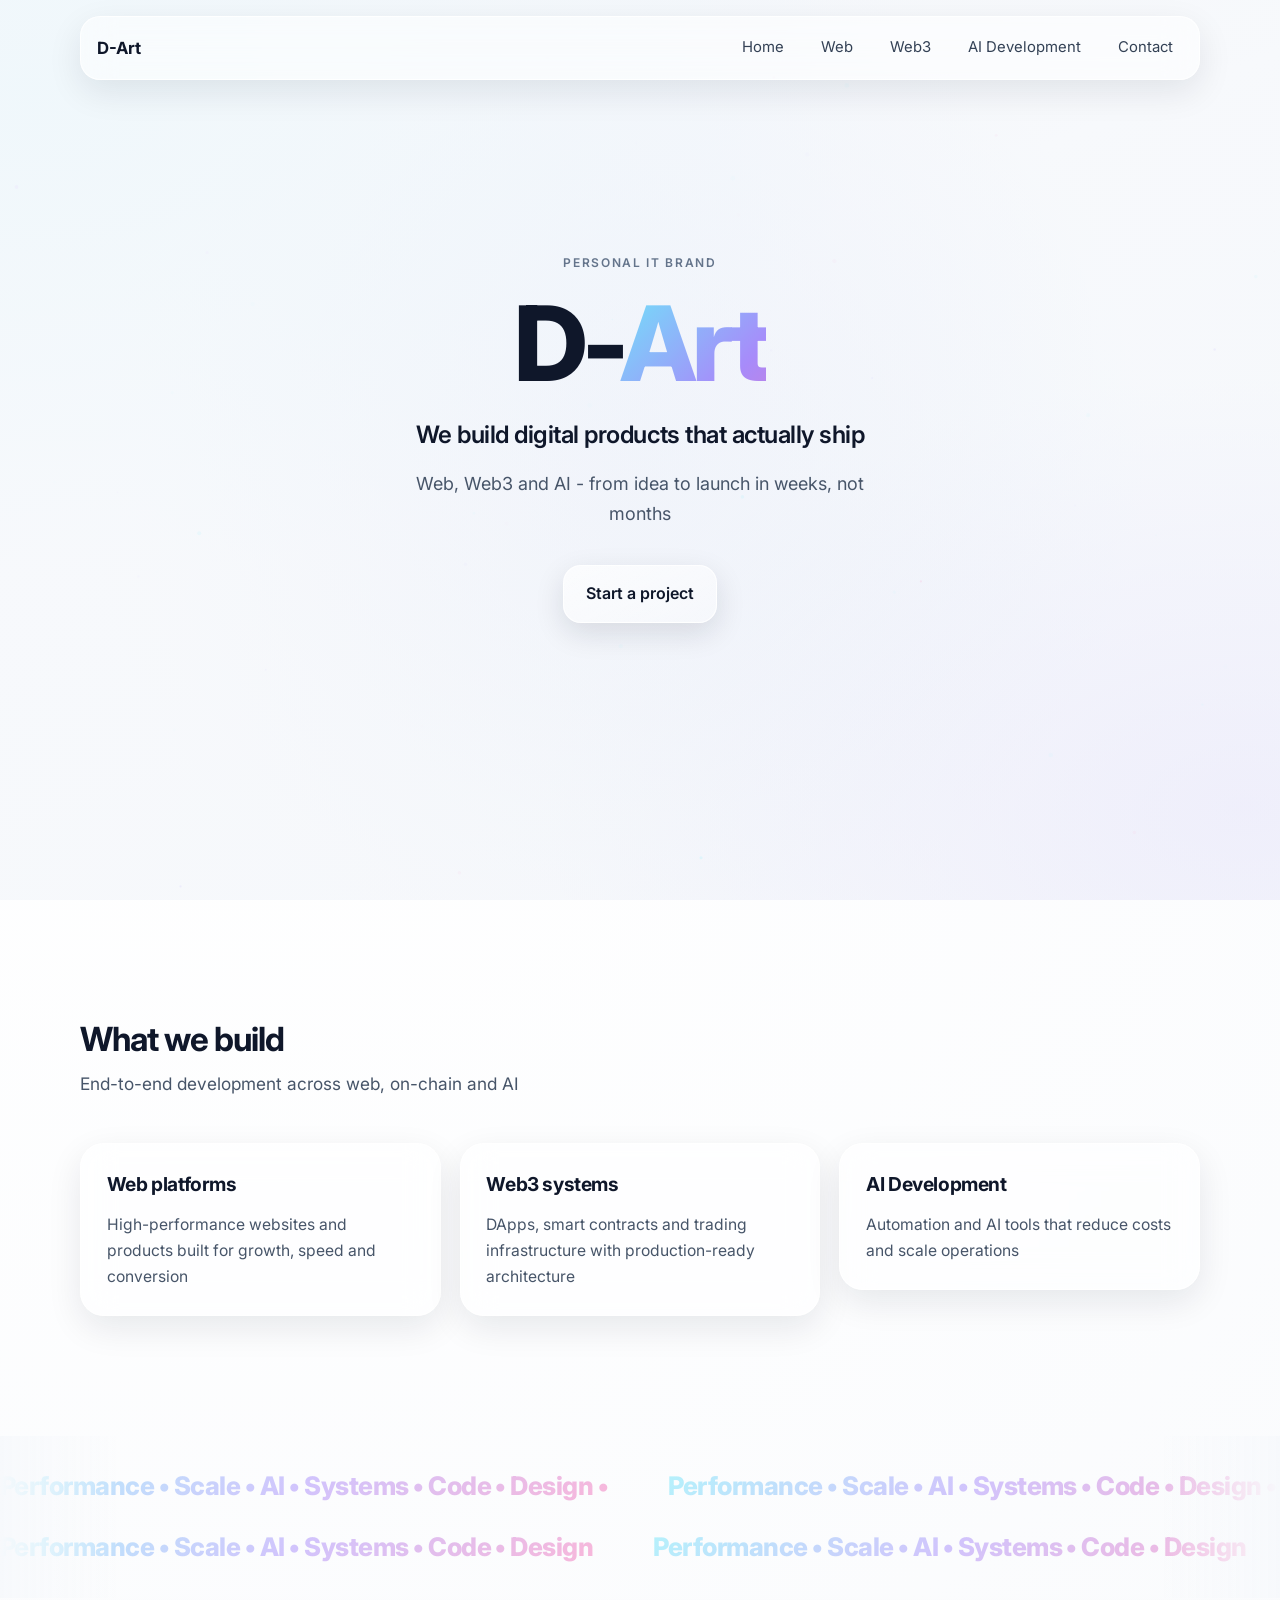
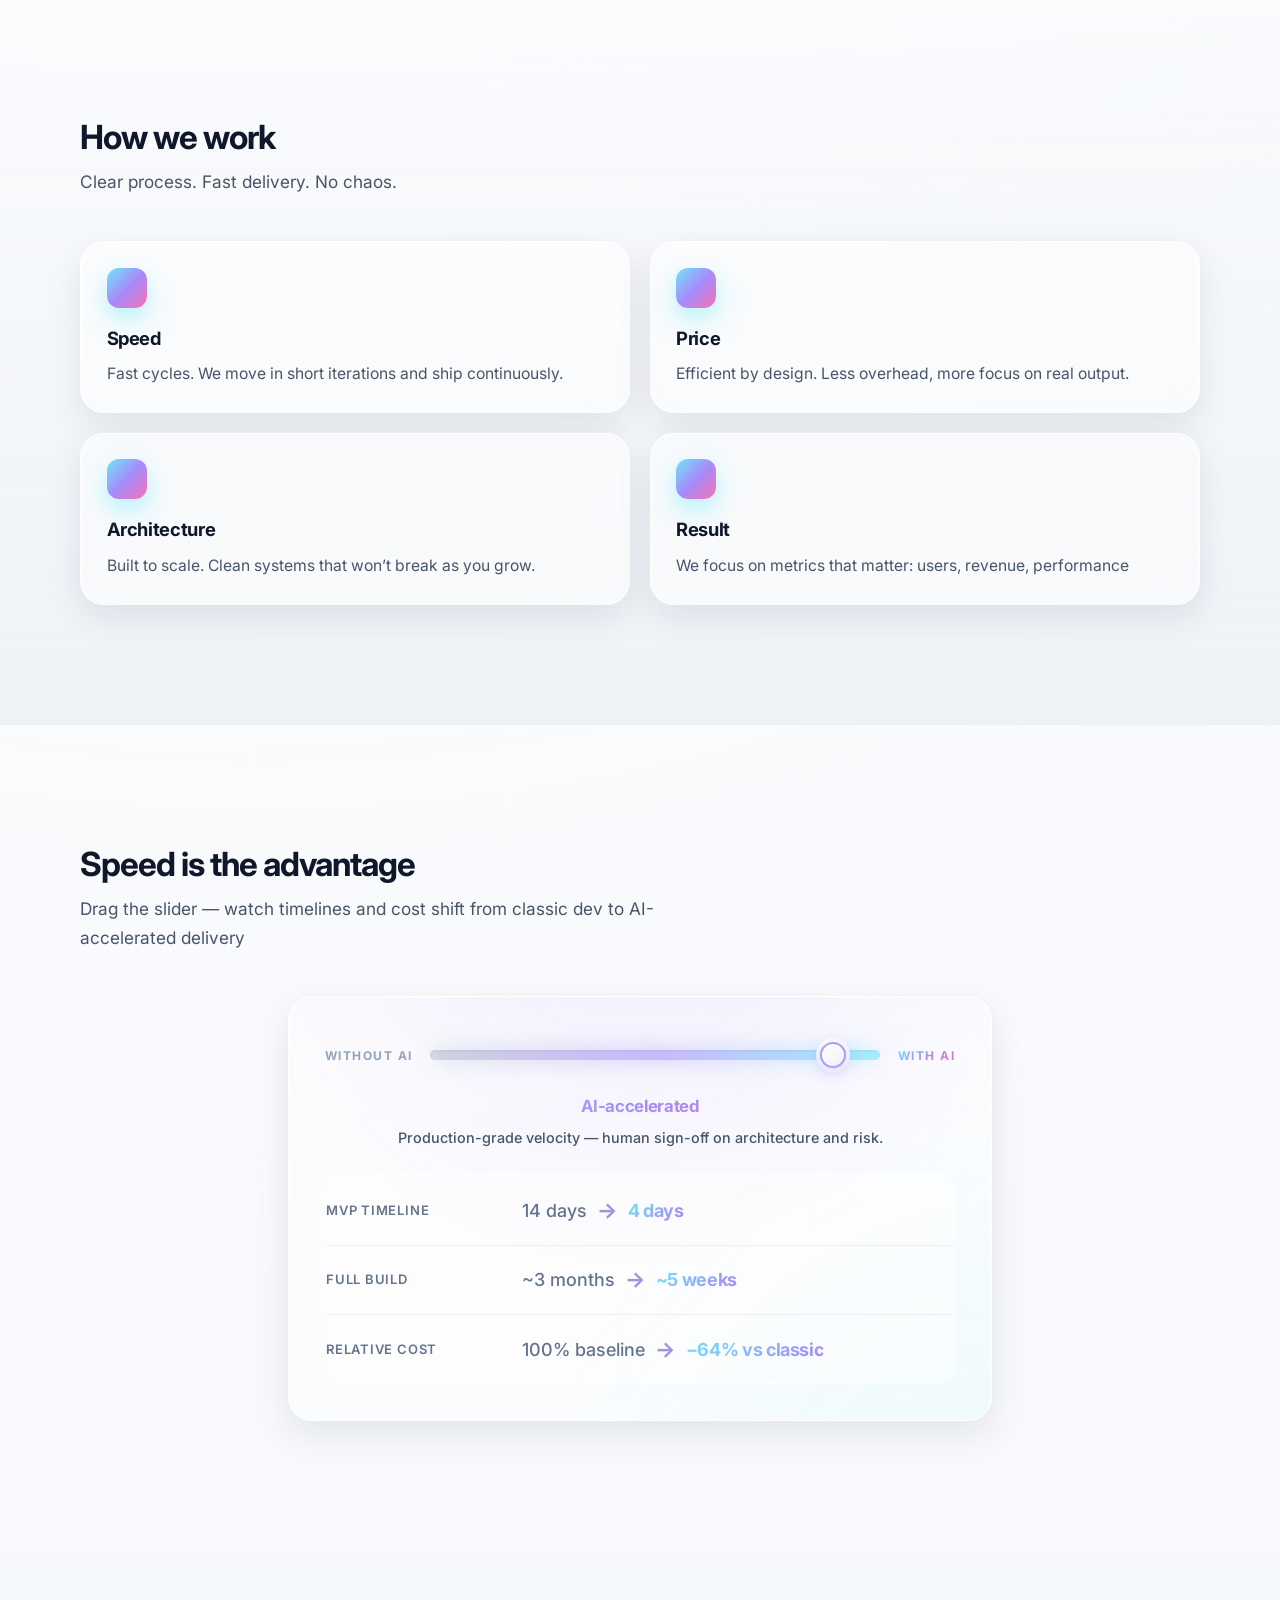
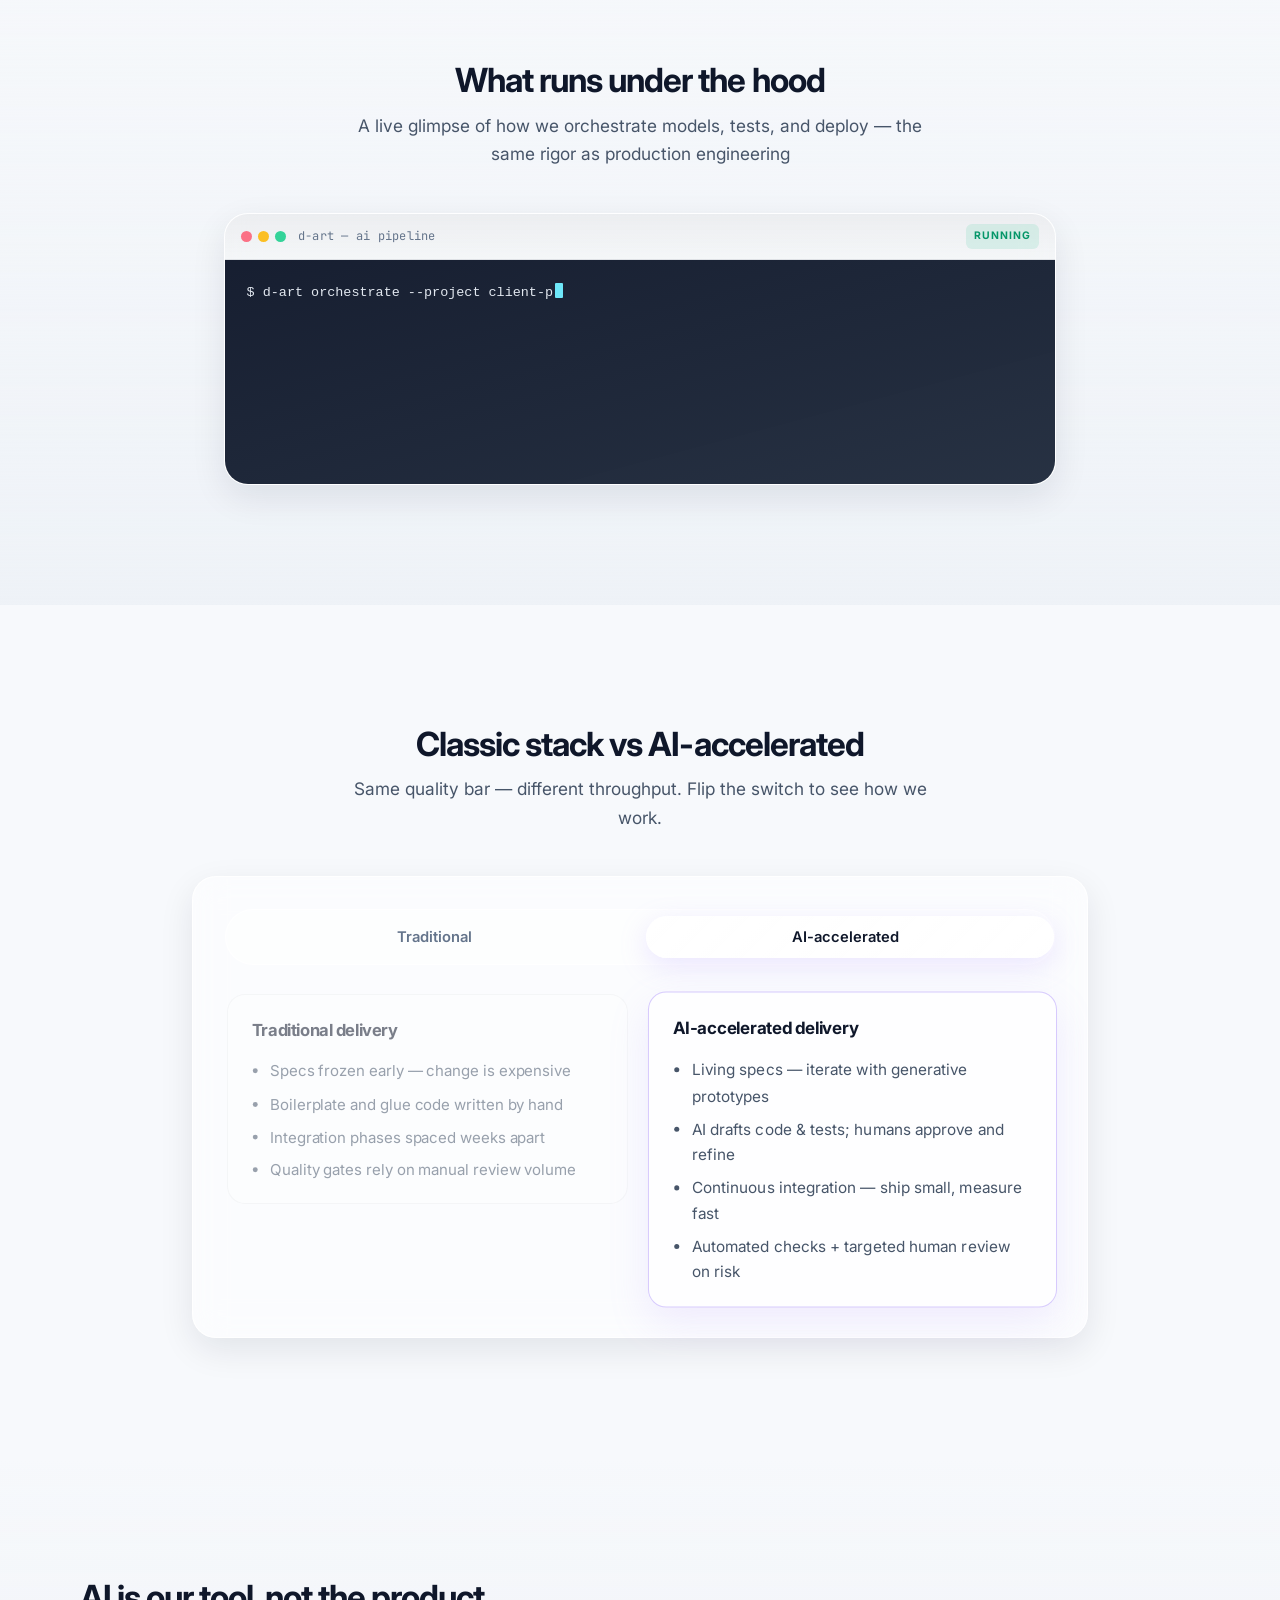
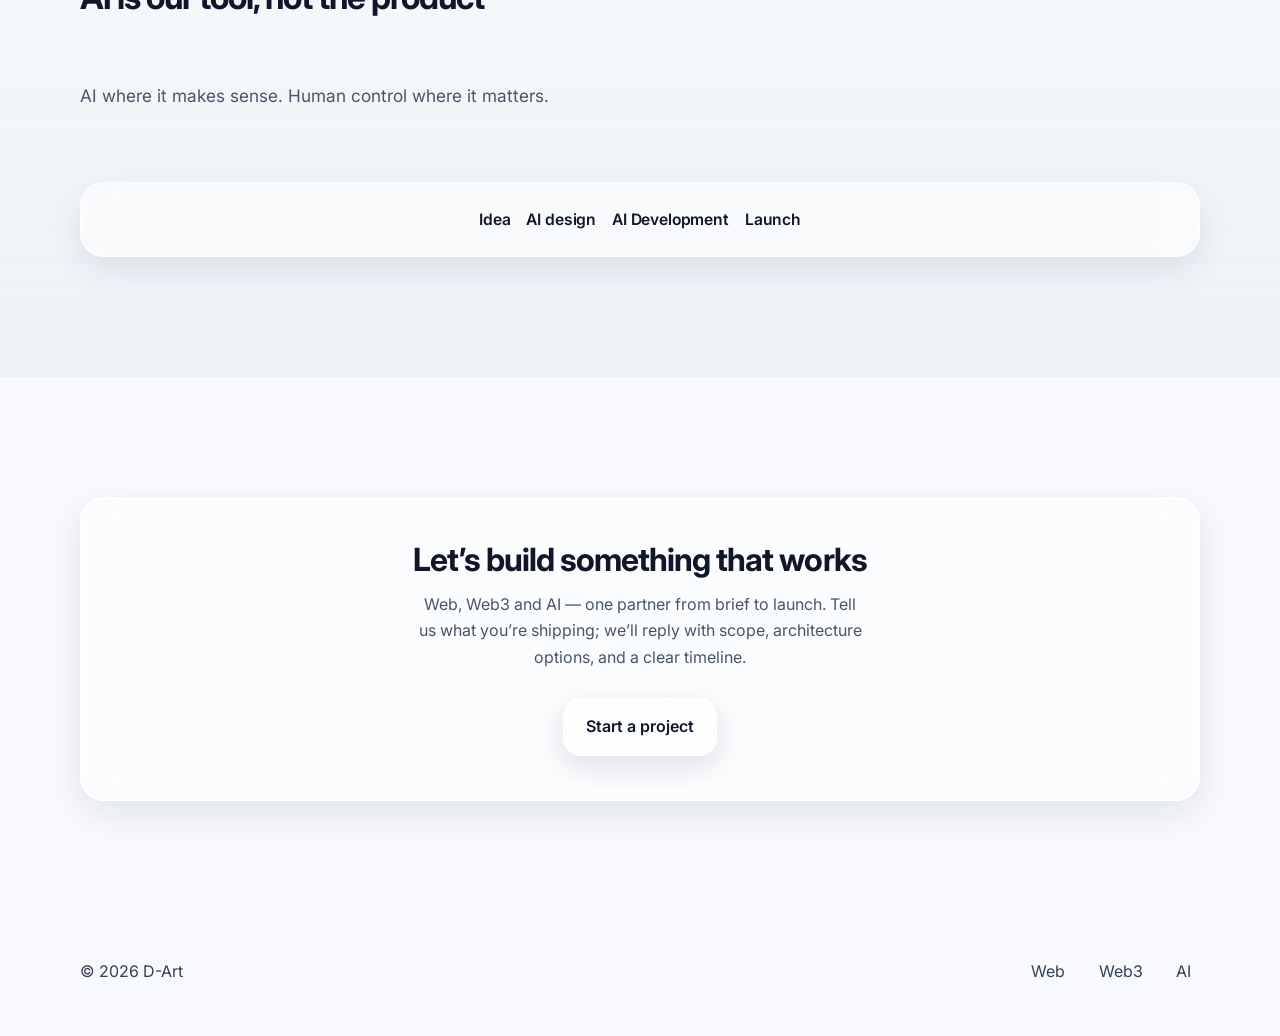
==== index.html @ b29519c2 "Add files via upload" ====
<!doctype html>
<html lang="ru">
  <head>
    <meta charset="UTF-8" />
    <meta name="viewport" content="width=device-width, initial-scale=1.0" />
    <title>D-Art | Web, Web3 &amp; AI development</title>
    <meta
      name="description"
      content="D-Art - personal IT-brand: Web, Web3 и AI-development with 10x speed."
    />
    <link rel="preconnect" href="https://fonts.googleapis.com" />
    <link rel="preconnect" href="https://fonts.gstatic.com" crossorigin />
    <link
      href="https://fonts.googleapis.com/css2?family=Inter:wght@400;500;600;700;800&family=JetBrains+Mono:wght@400;500&display=swap"
      rel="stylesheet"
    />
    <link rel="stylesheet" href="styles.css" />
  </head>
  <body>
    <div class="site-bg-orb orb-1" data-parallax></div>
    <div class="site-bg-orb orb-2" data-parallax></div>

    <header class="topbar glass" id="topbar">
      <a href="#hero" class="brand">D-Art</a>
      <button
        type="button"
        class="nav-toggle"
        id="nav-toggle"
        aria-label="Open menu"
        aria-expanded="false"
        aria-controls="site-nav"
      >
        <span class="nav-toggle__bar"></span>
        <span class="nav-toggle__bar"></span>
        <span class="nav-toggle__bar"></span>
      </button>
      <nav class="nav" id="site-nav">
        <a href="index.html" aria-current="page">Home</a>
        <a href="web-development.html">Web</a>
        <a href="web3-development.html">Web3</a>
        <a href="ai-development.html">AI Development</a>
        <a href="index.html#cta">Contact</a>
      </nav>
    </header>

    <main>
      <section class="hero section" id="hero">
        <!-- Фон — анимированный CSS-градиент (внешнее видео с Coverr давало 404). Свой loop: положите media/hero.mp4 и раскомментируйте блок video ниже. -->
        <canvas class="hero-particles" id="hero-particles" aria-hidden="true"></canvas>
        <div class="hero-overlay"></div>
        <div class="hero-content">
          <p class="kicker">Personal IT brand</p>
          <h1 class="hero-title">
            <span class="hero-title-line">D-<span class="animated-gradient-text">Art</span></span>
          </h1>
          <p class="subtitle">
            We build digital products that actually ship         
          </p>
          <p class="description">
            Web, Web3 and AI - from idea to launch in weeks, not months
          </p>
          <a class="btn btn-glass" href="#cta">Start a project</a>
        </div>
      </section>
      <section class="section section-diagonal" id="services">
        <div class="container">
          <header class="section-header">
            <h2>What we build</h2>
            <p class="section-lead">
              End-to-end development across web, on-chain and AI
            </p>
          </header>
          <div class="services-grid">
            <a href="web-development.html" class="service-card glass hover-lift">
              <h3>Web platforms</h3>
              <p>High-performance websites and products built for growth, speed and conversion</p>
            </a>
            <a href="web3-development.html" class="service-card glass hover-lift">
              <h3>Web3 systems</h3>
              <p>DApps, smart contracts and trading infrastructure with production-ready architecture</p>
            </a>
            <a href="ai-development.html" class="service-card glass hover-lift">
              <h3>AI Development</h3>
              <p>Automation and AI tools that reduce costs and scale operations</p>
            </a>
          </div>
        </div>
      </section>

         <section class="marquee-auto">
        <div class="marquee-line">
          <div class="marquee-content">
            <span>Performance • Scale • AI • Systems • Code • Design • </span>
            <span>Performance • Scale • AI • Systems • Code • Design • </span>
            </div>
        </div>
      
        <div class="marquee-line reverse">
          <div class="marquee-content">
                        <span>Performance • Scale • AI • Systems • Code • Design </span>
            <span>Performance • Scale • AI • Systems • Code • Design </span>
          </div>
        </div>
      </section>

      <section class="section section-split" id="approach">
        <div class="container">
          <header class="section-header">
            <h2>How we work</h2>
            <p class="section-lead">
              Clear process. Fast delivery. No chaos.
            </p>
          </header>
          <div class="approach-grid">
            <article class="approach-item glass hover-lift">
              <span class="icon-glow" aria-hidden="true"></span>
              <h3>Speed</h3>
              <p>Fast cycles. We move in short iterations and ship continuously.</p>
            </article>
            <article class="approach-item glass hover-lift">
              <span class="icon-glow" aria-hidden="true"></span>
              <h3>Price</h3>
              <p>Efficient by design. Less overhead, more focus on real output.</p>
            </article>
            <article class="approach-item glass hover-lift">
              <span class="icon-glow" aria-hidden="true"></span>
              <h3>Architecture</h3>
              <p>Built to scale. Clean systems that won’t break as you grow.</p>
            </article>
            <article class="approach-item glass hover-lift">
              <span class="icon-glow" aria-hidden="true"></span>
              <h3>Result</h3>
              <p>We focus on metrics that matter: users, revenue, performance</p>
            </article>
          </div>
        </div>
      </section>

      <section class="section section-diagonal-reverse" id="ai-speed">
        <div class="container">
          <header class="section-header">
            <h2>Speed is the advantage</h2>
            <p class="section-lead">
              Drag the slider — watch timelines and cost shift from classic dev to AI-accelerated delivery
            </p>
          </header>
          <div class="ai-speed-panel glass">
            <div class="ai-speed-slider-head">
              <span class="ai-speed-tag ai-speed-tag--muted">Without AI</span>
              <div class="ai-speed-track-wrap">
                <div class="ai-speed-track-glow" aria-hidden="true"></div>
                <input
                  type="range"
                  class="ai-speed-range"
                  id="ai-speed-range"
                  min="0"
                  max="100"
                  value="100"
                  aria-label="Compare delivery: without AI versus with AI"
                />
              </div>
              <span class="ai-speed-tag ai-speed-tag--accent">With AI</span>
            </div>
            <p class="ai-speed-hint">
              <span id="ai-speed-mode-label">AI-accelerated</span>
              <span class="ai-speed-hint__sub" id="ai-speed-hint-text"
                >Production-grade velocity, human-in-the-loop where it counts</span
              >
            </p>
            <div class="speed-comparison speed-comparison--slider" id="ai-speed-metrics">
              <div class="speed-row">
                <span class="speed-label">MVP timeline</span>
                <div class="speed-compare">
                  <span class="speed-before" id="metric-mvp-before">14 days</span>
                  <span class="speed-arrow ai-speed-arrow" aria-hidden="true">→</span>
                  <span class="speed-after speed-after--glow" id="metric-mvp-after">3 days</span>
                </div>
              </div>
              <div class="speed-row">
                <span class="speed-label">Full build</span>
                <div class="speed-compare">
                  <span class="speed-before" id="metric-full-before">~3 months</span>
                  <span class="speed-arrow ai-speed-arrow" aria-hidden="true">→</span>
                  <span class="speed-after speed-after--glow" id="metric-full-after">~4 weeks</span>
                </div>
              </div>
              <div class="speed-row">
                <span class="speed-label">Relative cost</span>
                <div class="speed-compare">
                  <span class="speed-before" id="metric-cost-before">100% baseline</span>
                  <span class="speed-arrow ai-speed-arrow" aria-hidden="true">→</span>
                  <span class="speed-after speed-after--glow" id="metric-cost-after">−70% vs classic</span>
                </div>
              </div>
            </div>
          </div>
        </div>
      </section>

      <section class="section section-split" id="ai-terminal">
        <div class="container">
          <header class="section-header section-header--center">
            <h2>What runs under the hood</h2>
            <p class="section-lead section-lead--center">
              A live glimpse of how we orchestrate models, tests, and deploy — the same rigor as production engineering
            </p>
          </header>
          <div class="terminal-window glass">
            <div class="terminal-window__chrome">
              <span class="terminal-window__dots" aria-hidden="true"
                ><i></i><i></i><i></i
              ></span>
              <span class="terminal-window__title">d-art — ai pipeline</span>
              <span class="terminal-window__badge">RUNNING</span>
            </div>
            <div class="terminal-window__body">
              <pre class="terminal-window__pre" id="terminal-typing" aria-live="polite"
                ><code id="terminal-code"></code><span class="terminal-caret"></span
              ></pre>
            </div>
          </div>
        </div>
      </section>

      <section class="section section-diagonal" id="dev-compare">
        <div class="container">
          <header class="section-header section-header--center">
            <h2>Classic stack vs AI-accelerated</h2>
            <p class="section-lead section-lead--center">
              Same quality bar — different throughput. Flip the switch to see how we work.
            </p>
          </header>
          <div class="dev-compare glass dev-compare--mode-ai">
            <div class="dev-compare__switch" role="group" aria-label="Compare development approaches">
              <button type="button" class="dev-compare__btn" data-compare="classic">
                Traditional
              </button>
              <button type="button" class="dev-compare__btn is-active" data-compare="ai">
                AI-accelerated
              </button>
              <span class="dev-compare__pill" aria-hidden="true"></span>
            </div>
            <div class="dev-compare__grid">
              <article class="dev-compare__card dev-compare__card--classic" data-side="classic">
                <h3 class="dev-compare__card-title">Traditional delivery</h3>
                <ul class="dev-compare__list">
                  <li>Specs frozen early — change is expensive</li>
                  <li>Boilerplate and glue code written by hand</li>
                  <li>Integration phases spaced weeks apart</li>
                  <li>Quality gates rely on manual review volume</li>
                </ul>
              </article>
              <article class="dev-compare__card dev-compare__card--ai dev-compare__card--highlight" data-side="ai">
                <h3 class="dev-compare__card-title">AI-accelerated delivery</h3>
                <ul class="dev-compare__list">
                  <li>Living specs — iterate with generative prototypes</li>
                  <li>AI drafts code & tests; humans approve and refine</li>
                  <li>Continuous integration — ship small, measure fast</li>
                  <li>Automated checks + targeted human review on risk</li>
                </ul>
              </article>
            </div>
          </div>
        </div>
      </section>

      <section
        class="section section-split page-section"
        id="ai-power"
        data-pipeline-typewriter
      >
        <div class="container">
          <header class="section-header">
            <h2 class="pipeline-tw-heading">AI is our tool, not the product</h2>
            <p class="section-lead pipeline-tw-lead">
              AI where it makes sense. Human control where it matters.
            </p>
          </header>
          <div class="pipeline-wrap glass">
            <div class="pipeline-light" aria-hidden="true"></div>
            <div class="pipeline" role="list">
              <span class="pipeline-step" role="listitem">Idea</span>
              <span class="pipeline-step" role="listitem">AI design</span>
              <span class="pipeline-step" role="listitem">AI Development</span>
              <span class="pipeline-step" role="listitem">Launch</span>
            </div>
          </div>
        </div>
      </section>
      

      <section class="section section-final page-section" id="cta">
        <div class="container final-cta glass">
          <h2>Let’s build something that works</h2>
          <p class="final-cta__lead">
            Web, Web3 and AI — one partner from brief to launch. Tell us what you’re shipping; we’ll
            reply with scope, architecture options, and a clear timeline.
          </p>
          <a href="mailto:hello@d-art.dev" class="btn btn-glass">Start a project</a>
        </div>
      </section>
    </main>

    <footer class="footer">
      <div class="container footer-inner">
        <span>© 2026 D-Art</span>
        <div class="footer-links">
          <a href="web-development.html">Web</a>
          <a href="web3-development.html">Web3</a>
          <a href="ai-development.html">AI</a>
        </div>
      </div>
    </footer>

    <script src="script.js"></script>
  </body>
</html>
---- styles.css ----
:root {
  --bg: #f7f9fc;
  --bg-secondary: #eef2f7;
  --text: #0f172a;
  --muted: #475569;
  --gradient: linear-gradient(135deg, #6ee7f9, #a78bfa, #f472b6);
  --radius-lg: 24px;
  --radius-md: 18px;
  --shadow-soft: 0 12px 35px rgba(15, 23, 42, 0.09);
  --shadow-glow: 0 18px 45px rgba(167, 139, 250, 0.28);
}

* {
  box-sizing: border-box;
}

html {
  scroll-behavior: smooth;
}

body {
  margin: 0;
  font-family: "Inter", sans-serif;
  background: radial-gradient(circle at 20% 10%, #ffffff 0%, var(--bg) 45%),
    var(--bg);
  color: var(--text);
  overflow-x: hidden;
  line-height: 1.6;
  -webkit-font-smoothing: antialiased;
  padding-left: env(safe-area-inset-left, 0);
  padding-right: env(safe-area-inset-right, 0);
}

a {
  color: inherit;
  text-decoration: none;
}

:is(a, button, .btn, .nav-toggle, input[type="range"]):focus-visible {
  outline: 2px solid rgba(167, 139, 250, 0.55);
  outline-offset: 3px;
}

.nav-toggle:focus-visible {
  outline-offset: 2px;
}

.container {
  width: min(1120px, calc(100% - clamp(1.25rem, 5vw, 3rem)));
  margin: 0 auto;
}

.section {
  position: relative;
  padding: clamp(5.5rem, 10vw, 7.5rem) 0;
}

h1,
h2,
h3,
p {
  margin: 0;
}

h2 {
  font-size: clamp(1.75rem, 2.6vw, 2.5rem);
  font-weight: 700;
  letter-spacing: -0.03em;
  line-height: 1.15;
  text-wrap: balance;
}

.section-header {
  max-width: 42rem;
  margin-bottom: clamp(2rem, 4vw, 2.75rem);
  min-width: 0;
}

.section-header h2 {
  margin-bottom: 0.75rem;
}

.section-lead {
  color: var(--muted);
  font-size: clamp(1rem, 1.35vw, 1.125rem);
  line-height: 1.65;
  max-width: 38rem;
}

.section-subtitle {
  color: var(--muted);
  max-width: 760px;
  margin-bottom: 2rem;
}

.glass {
  background: rgba(255, 255, 255, 0.52);
  border: 1px solid rgba(255, 255, 255, 0.8);
  backdrop-filter: blur(16px);
  -webkit-backdrop-filter: blur(16px);
  box-shadow: var(--shadow-soft);
}

.hover-lift {
  transition: transform 0.3s ease, box-shadow 0.3s ease, border-color 0.3s ease;
}

@media (hover: hover) and (pointer: fine) {
  .hover-lift:hover {
    transform: translateY(-6px) scale(1.008);
    box-shadow: var(--shadow-glow);
    border-color: rgba(255, 255, 255, 0.95);
  }
}

.site-bg-orb {
  position: fixed;
  width: 380px;
  height: 380px;
  border-radius: 50%;
  filter: blur(55px);
  opacity: 0.35;
  z-index: -1;
  pointer-events: none;
}

.orb-1 {
  top: -100px;
  left: -100px;
  background: #6ee7f9;
}

.orb-2 {
  right: -80px;
  bottom: 20%;
  background: #f472b6;
}

.topbar {
  position: fixed;
  top: max(1rem, env(safe-area-inset-top, 0px));
  left: 50%;
  transform: translateX(-50%);
  width: min(1120px, calc(100% - clamp(1rem, 4vw, 2rem)));
  border-radius: 20px;
  padding: 0.75rem 1rem;
  z-index: 20;
  display: flex;
  justify-content: space-between;
  align-items: center;
}

body.nav-open::before {
  content: "";
  position: fixed;
  inset: 0;
  background: rgba(15, 23, 42, 0.38);
  z-index: 15;
  pointer-events: none;
}

body.nav-open {
  overflow: hidden;
}

.brand {
  font-size: 1.05rem;
  font-weight: 700;
}

.nav {
  display: flex;
  gap: 1rem;
}

.nav a {
  color: #334155;
  font-size: 0.93rem;
  padding: 0.45rem 0.65rem;
  border-radius: 12px;
  transition: background-color 0.3s ease, color 0.3s ease;
}

.nav a:hover {
  background: rgba(255, 255, 255, 0.85);
  color: var(--text);
}

.hero {
  position: relative;
  min-height: 100vh;
  display: grid;
  place-items: center;
  text-align: center;
  padding-top: 6rem;
  isolation: isolate;
  overflow: hidden;
  background: var(--bg);
}

/* Живой фон без внешнего видео (старая ссылка Coverr — 404) */
.hero::before {
  content: "";
  position: absolute;
  inset: -12%;
  z-index: 0;
  pointer-events: none;
  background:
    radial-gradient(ellipse 90% 75% at 12% 18%, rgba(110, 231, 249, 0.38), transparent 58%),
    radial-gradient(ellipse 80% 70% at 88% 82%, rgba(167, 139, 250, 0.3), transparent 55%),
    radial-gradient(circle at 48% 52%, rgba(244, 114, 182, 0.1), transparent 52%),
    linear-gradient(158deg, #e4ebf4 0%, #f7f9fc 42%, #eef2f7 100%);
  animation: hero-mesh-drift 32s ease-in-out infinite alternate;
}

@keyframes hero-mesh-drift {
  from {
    transform: translate(-1.5%, -1%) scale(1);
  }
  to {
    transform: translate(1.5%, 1%) scale(1.04);
  }
}

@media (prefers-reduced-motion: reduce) {
  .hero::before {
    animation: none;
  }
}

.hero-overlay {
  position: absolute;
  inset: 0;
}

.hero-particles {
  position: absolute;
  inset: 0;
  width: 100%;
  height: 100%;
  pointer-events: none;
  z-index: 1;
  /* Слой звёзд поверх градиентного фона */
  opacity: 0.58;
}

.hero-overlay {
  background: linear-gradient(
      130deg,
      rgba(247, 249, 252, 0.88) 25%,
      rgba(247, 249, 252, 0.72) 75%
    ),
    radial-gradient(circle at 50% 40%, rgba(167, 139, 250, 0.12), transparent 55%),
    radial-gradient(circle at center, rgba(110, 231, 249, 0.18), transparent 65%);
  z-index: 2;
}

.hero-content {
  position: relative;
  z-index: 3;
  max-width: 40rem;
  padding: 2rem;
}

.kicker {
  letter-spacing: 0.14em;
  font-size: 0.75rem;
  text-transform: uppercase;
  color: #64748b;
  margin-bottom: 1.25rem;
  font-weight: 600;
}

.hero-title {
  font-size: clamp(3rem, 9vw, 6.5rem);
  line-height: 0.98;
  letter-spacing: -0.05em;
  font-weight: 800;
  text-wrap: balance;
}

.hero-title-line {
  display: inline-block;
}

.animated-gradient-text {
  background: var(--gradient);
  -webkit-background-clip: text;
  background-clip: text;
  color: transparent;
  background-size: 200% auto;
  animation: shift-gradient 4s linear infinite;
}

.subtitle {
  margin-top: 1.5rem;
  font-size: clamp(1.125rem, 2.1vw, 1.5rem);
  font-weight: 600;
  line-height: 1.45;
  letter-spacing: -0.02em;
}

.description {
  margin: 1rem auto 2.25rem;
  color: var(--muted);
  font-size: clamp(1rem, 1.5vw, 1.125rem);
  line-height: 1.65;
  max-width: 32rem;
}

.btn {
  display: inline-flex;
  align-items: center;
  justify-content: center;
  border-radius: var(--radius-md);
  padding: 0.95rem 1.4rem;
  font-weight: 600;
  transition: transform 0.3s ease, box-shadow 0.3s ease;
}

.btn-glass {
  border: 1px solid rgba(255, 255, 255, 0.85);
  background: linear-gradient(160deg, rgba(255, 255, 255, 0.7), rgba(255, 255, 255, 0.34));
  box-shadow: 0 10px 30px rgba(15, 23, 42, 0.12);
}

@media (hover: hover) and (pointer: fine) {
  .btn-glass:hover {
    transform: translateY(-4px);
    box-shadow: 0 16px 35px rgba(167, 139, 250, 0.35);
  }
}

.btn-glass:active {
  transform: scale(0.98);
}

.section-diagonal::before,
.section-diagonal-reverse::before {
  content: "";
  position: absolute;
  left: 0;
  width: 100%;
  height: 100px;
  /* Angled band hidden — keeps layout hooks without visible divider noise */
  background: transparent;
  opacity: 0;
  pointer-events: none;
}

.section-diagonal::before {
  top: 0;
  transform: skewY(-3deg) translateY(-50%);
}

.section-diagonal-reverse::before {
  top: 0;
  transform: skewY(2deg) translateY(-50%);
}

.services-grid {
  display: grid;
  grid-template-columns: repeat(3, minmax(0, 1fr));
  gap: clamp(1rem, 2vw, 1.35rem);
  align-items: start;
}

.services-grid > * {
  min-width: 0;
}

.service-card {
  border-radius: var(--radius-lg);
  padding: clamp(1.35rem, 3vw, 1.6rem);
  min-height: 0;
  width: 100%;
  align-self: start;
}

.service-card h3 {
  margin-bottom: 0.75rem;
  font-size: 1.2rem;
  font-weight: 700;
  letter-spacing: -0.02em;
}

.service-card p {
  color: var(--muted);
  line-height: 1.65;
  font-size: 0.98rem;
  overflow-wrap: break-word;
  hyphens: auto;
}

.section-split {
  background: linear-gradient(180deg, transparent 0%, var(--bg-secondary) 100%);
}

.approach-grid {
  display: grid;
  grid-template-columns: repeat(2, minmax(0, 1fr));
  gap: 1.25rem;
  align-items: start;
}

.approach-item {
  border-radius: var(--radius-lg);
  padding: clamp(1.35rem, 3vw, 1.6rem);
  min-height: 0;
  position: relative;
  display: flex;
  flex-direction: column;
  align-self: start;
  width: 100%;
  min-width: 0;
}

.icon-glow {
  width: 40px;
  height: 40px;
  border-radius: 12px;
  display: block;
  margin-bottom: 1rem;
  flex-shrink: 0;
  background: var(--gradient);
  filter: blur(0.2px);
  box-shadow: 0 10px 25px rgba(110, 231, 249, 0.5);
}

.approach-item h3 {
  font-size: 1.15rem;
  font-weight: 700;
  letter-spacing: -0.02em;
}

.approach-item p {
  color: var(--muted);
  margin-top: 0.5rem;
  line-height: 1.65;
  font-size: 0.98rem;
  flex-grow: 1;
}

.muted {
  color: #64748b;
}

.value {
  font-weight: 700;
}

.speed-comparison {
  border-radius: var(--radius-lg);
  padding: 0.25rem 1.75rem 0.5rem;
  max-width: 40rem;
}

.speed-row {
  display: grid;
  grid-template-columns: minmax(7rem, 10.5rem) minmax(0, 1fr);
  gap: 1rem 1.75rem;
  align-items: center;
  padding: 1.35rem 0;
  border-bottom: 1px solid rgba(15, 23, 42, 0.06);
}

.speed-row:last-child {
  border-bottom: none;
}

.speed-label {
  font-size: 0.8125rem;
  font-weight: 600;
  letter-spacing: 0.06em;
  text-transform: uppercase;
  color: #64748b;
}

.speed-compare {
  display: flex;
  flex-wrap: wrap;
  align-items: baseline;
  gap: 0.5rem 0.65rem;
  font-size: clamp(1rem, 2vw, 1.125rem);
  line-height: 1.4;
}

.speed-before {
  color: #64748b;
  font-weight: 500;
}

.speed-arrow {
  color: #94a3b8;
  font-weight: 700;
  font-size: 1.35rem;
  line-height: 1;
  transform: translateY(1px);
}

.speed-after {
  font-weight: 700;
  color: var(--text);
  letter-spacing: -0.02em;
}

.speed-after--glow {
  background: var(--gradient);
  -webkit-background-clip: text;
  background-clip: text;
  color: transparent;
  background-size: 200% auto;
  animation: shift-gradient 5s linear infinite;
}

.ai-speed-arrow {
  background: linear-gradient(90deg, #94a3b8, #a78bfa);
  -webkit-background-clip: text;
  background-clip: text;
  color: transparent;
}

.ai-speed-panel {
  border-radius: var(--radius-lg);
  padding: clamp(1.5rem, 3vw, 2.25rem);
  max-width: 44rem;
  margin: 0 auto;
  position: relative;
  overflow: hidden;
}

.ai-speed-panel::before {
  content: "";
  position: absolute;
  inset: -40%;
  background: radial-gradient(circle at 50% 0%, rgba(167, 139, 250, 0.15), transparent 45%),
    radial-gradient(circle at 80% 100%, rgba(110, 231, 249, 0.12), transparent 40%);
  pointer-events: none;
  z-index: 0;
}

.ai-speed-slider-head,
.ai-speed-hint,
.speed-comparison--slider {
  position: relative;
  z-index: 1;
}

.ai-speed-slider-head {
  display: flex;
  align-items: center;
  gap: 1rem;
  flex-wrap: wrap;
  margin-bottom: 1rem;
}

.ai-speed-tag {
  font-size: 0.75rem;
  font-weight: 700;
  letter-spacing: 0.12em;
  text-transform: uppercase;
}

.ai-speed-tag--muted {
  color: #94a3b8;
}

.ai-speed-tag--accent {
  background: var(--gradient);
  -webkit-background-clip: text;
  background-clip: text;
  color: transparent;
}

.ai-speed-track-wrap {
  flex: 1;
  min-width: min(100%, 220px);
  position: relative;
  height: 2.75rem;
  display: flex;
  align-items: center;
}

.ai-speed-track-glow {
  position: absolute;
  left: 8px;
  right: 8px;
  height: 12px;
  border-radius: 999px;
  background: linear-gradient(90deg, rgba(148, 163, 184, 0.35), rgba(167, 139, 250, 0.55), rgba(110, 231, 249, 0.5));
  filter: blur(10px);
  opacity: 0.85;
  pointer-events: none;
}

.ai-speed-range {
  position: relative;
  z-index: 2;
  width: 100%;
  height: 10px;
  -webkit-appearance: none;
  appearance: none;
  background: linear-gradient(
    90deg,
    rgba(148, 163, 184, 0.35) 0%,
    rgba(167, 139, 250, 0.45) 50%,
    rgba(110, 231, 249, 0.55) 100%
  );
  border-radius: 999px;
  outline: none;
  box-shadow: inset 0 1px 3px rgba(15, 23, 42, 0.08);
}

.ai-speed-range::-webkit-slider-thumb {
  -webkit-appearance: none;
  appearance: none;
  width: 26px;
  height: 26px;
  border-radius: 50%;
  background: linear-gradient(145deg, #fff, #eef2f7);
  border: 2px solid rgba(167, 139, 250, 0.85);
  box-shadow: 0 4px 16px rgba(167, 139, 250, 0.45), 0 0 0 4px rgba(255, 255, 255, 0.9);
  cursor: grab;
  transition: transform 0.15s ease, box-shadow 0.15s ease;
}

.ai-speed-range:active::-webkit-slider-thumb {
  cursor: grabbing;
  transform: scale(1.06);
  box-shadow: 0 6px 22px rgba(110, 231, 249, 0.55), 0 0 0 4px rgba(255, 255, 255, 0.95);
}

.ai-speed-range::-moz-range-thumb {
  width: 26px;
  height: 26px;
  border-radius: 50%;
  background: linear-gradient(145deg, #fff, #eef2f7);
  border: 2px solid rgba(167, 139, 250, 0.85);
  box-shadow: 0 4px 16px rgba(167, 139, 250, 0.45);
  cursor: grab;
}

.ai-speed-hint {
  text-align: center;
  margin-bottom: 1.5rem;
  display: flex;
  flex-direction: column;
  gap: 0.35rem;
}

.ai-speed-hint #ai-speed-mode-label {
  font-weight: 700;
  font-size: 1.05rem;
  letter-spacing: -0.02em;
  background: var(--gradient);
  -webkit-background-clip: text;
  background-clip: text;
  color: transparent;
}

.ai-speed-hint__sub {
  font-size: 0.9rem;
  color: var(--muted);
  font-weight: 500;
}

.speed-comparison--slider {
  padding: 0.15rem 0 0;
  border-radius: var(--radius-md);
  background: rgba(255, 255, 255, 0.35);
  border: 1px solid rgba(255, 255, 255, 0.65);
}

/* Terminal */
.terminal-window {
  max-width: 52rem;
  margin: 0 auto;
  border-radius: var(--radius-lg);
  overflow: hidden;
  padding: 0;
}

.terminal-window__chrome {
  display: flex;
  align-items: center;
  gap: 0.75rem;
  padding: 0.65rem 1rem;
  background: linear-gradient(180deg, rgba(15, 23, 42, 0.06), rgba(15, 23, 42, 0.02));
  border-bottom: 1px solid rgba(15, 23, 42, 0.06);
}

.terminal-window__dots {
  display: flex;
  gap: 6px;
}

.terminal-window__dots i {
  width: 11px;
  height: 11px;
  border-radius: 50%;
  display: block;
}

.terminal-window__dots i:nth-child(1) {
  background: #fb7185;
}

.terminal-window__dots i:nth-child(2) {
  background: #fbbf24;
}

.terminal-window__dots i:nth-child(3) {
  background: #34d399;
}

.terminal-window__title {
  flex: 1;
  font-family: "JetBrains Mono", ui-monospace, monospace;
  font-size: 0.75rem;
  color: #64748b;
  letter-spacing: 0.02em;
}

.terminal-window__badge {
  font-size: 0.65rem;
  font-weight: 700;
  letter-spacing: 0.1em;
  color: #059669;
  background: rgba(16, 185, 129, 0.12);
  padding: 0.25rem 0.5rem;
  border-radius: 6px;
  animation: terminal-pulse 2.2s ease-in-out infinite;
}

@keyframes terminal-pulse {
  0%,
  100% {
    opacity: 1;
  }
  50% {
    opacity: 0.65;
  }
}

.terminal-window__body {
  position: relative;
  padding: 1.25rem 1.35rem 1.5rem;
  background: linear-gradient(165deg, rgba(15, 23, 42, 0.97) 0%, rgba(30, 41, 59, 0.96) 100%);
  min-height: 14rem;
}

.terminal-window__pre {
  margin: 0;
  font-family: "JetBrains Mono", ui-monospace, monospace;
  font-size: clamp(0.72rem, 1.35vw, 0.84rem);
  line-height: 1.65;
  color: #e2e8f0;
  white-space: pre-wrap;
  word-break: break-word;
}

.terminal-window__pre code {
  color: inherit;
}

.terminal-caret {
  display: inline-block;
  width: 8px;
  height: 1.1em;
  margin-left: 2px;
  vertical-align: -0.15em;
  background: #6ee7f9;
  border-radius: 1px;
  animation: terminal-blink 1s step-end infinite;
}

@keyframes terminal-blink {
  50% {
    opacity: 0;
  }
}

.terminal-line--cmd {
  color: #a5b4fc;
}

.terminal-line--ok {
  color: #6ee7b4;
}

.terminal-line--dim {
  color: #94a3b8;
}

/* Dev compare */
.dev-compare {
  border-radius: var(--radius-lg);
  padding: clamp(1.5rem, 3vw, 2rem);
  max-width: 56rem;
  margin: 0 auto;
}

.dev-compare__switch {
  position: relative;
  display: grid;
  grid-template-columns: 1fr 1fr;
  gap: 0.35rem;
  padding: 0.35rem;
  margin-bottom: 1.75rem;
  border-radius: 999px;
  background: rgba(255, 255, 255, 0.45);
  border: 1px solid rgba(255, 255, 255, 0.8);
}

.dev-compare__btn {
  position: relative;
  z-index: 2;
  border: none;
  padding: 0.75rem 1rem;
  border-radius: 999px;
  font-family: inherit;
  font-size: 0.92rem;
  font-weight: 600;
  cursor: pointer;
  background: transparent;
  color: #64748b;
  transition: color 0.25s ease;
}

.dev-compare__btn.is-active {
  color: var(--text);
}

.dev-compare__pill {
  position: absolute;
  top: 0.35rem;
  left: 0.35rem;
  width: calc(50% - 0.35rem);
  height: calc(100% - 0.7rem);
  border-radius: 999px;
  background: linear-gradient(135deg, rgba(255, 255, 255, 0.95), rgba(255, 255, 255, 0.75));
  box-shadow: 0 8px 28px rgba(167, 139, 250, 0.22);
  transition: transform 0.35s cubic-bezier(0.22, 1, 0.36, 1);
  z-index: 1;
}

.dev-compare--mode-ai .dev-compare__pill {
  transform: translateX(calc(100% + 0.35rem));
}

.dev-compare__grid {
  display: grid;
  grid-template-columns: repeat(2, minmax(0, 1fr));
  gap: 1.25rem;
  align-items: start;
}

.dev-compare__card {
  border-radius: var(--radius-md);
  padding: 1.35rem 1.5rem;
  border: 1px solid rgba(15, 23, 42, 0.06);
  background: rgba(255, 255, 255, 0.35);
  transition: transform 0.35s ease, box-shadow 0.35s ease, border-color 0.35s ease, opacity 0.35s ease;
}

.dev-compare__card--highlight {
  border-color: rgba(167, 139, 250, 0.45);
  box-shadow: 0 16px 40px rgba(167, 139, 250, 0.15);
  background: rgba(255, 255, 255, 0.65);
}

.dev-compare--mode-classic .dev-compare__card--classic {
  opacity: 1;
  transform: scale(1.01);
}

.dev-compare--mode-classic .dev-compare__card--ai {
  opacity: 0.55;
  transform: scale(0.99);
}

.dev-compare--mode-ai .dev-compare__card--ai {
  opacity: 1;
  transform: scale(1.01);
}

.dev-compare--mode-ai .dev-compare__card--classic {
  opacity: 0.55;
  transform: scale(0.99);
}

.dev-compare__card-title {
  font-size: 1.05rem;
  font-weight: 700;
  margin-bottom: 1rem;
  letter-spacing: -0.02em;
}

.dev-compare__list {
  margin: 0;
  padding-left: 1.15rem;
  color: var(--muted);
  font-size: 0.95rem;
  line-height: 1.65;
}

.dev-compare__list li {
  margin-bottom: 0.5rem;
}

.dev-compare__list li:last-child {
  margin-bottom: 0;
}

@media (max-width: 768px) {
  .dev-compare__grid {
    grid-template-columns: 1fr;
  }

  .dev-compare--mode-classic .dev-compare__card--ai,
  .dev-compare--mode-ai .dev-compare__card--classic {
    opacity: 0.85;
    transform: none;
  }

  .ai-speed-slider-head {
    flex-direction: column;
    align-items: stretch;
  }

  .ai-speed-tag {
    text-align: center;
  }
}

.pipeline-wrap {
  position: relative;
  border-radius: var(--radius-lg);
  overflow: hidden;
}

.pipeline-light {
  position: absolute;
  inset: 0;
  pointer-events: none;
  opacity: 0.45;
  background: linear-gradient(
    100deg,
    transparent 0%,
    transparent 42%,
    rgba(255, 255, 255, 0.5) 50%,
    transparent 58%,
    transparent 100%
  );
  background-size: 220% 100%;
  animation: pipeline-sweep 6s ease-in-out infinite;
}

.pipeline {
  position: relative;
  z-index: 1;
  border-radius: var(--radius-lg);
  padding: 1.5rem 1.75rem;
  display: flex;
  align-items: center;
  justify-content: center;
  gap: 0.65rem 1rem;
  flex-wrap: wrap;
}

.pipeline-step {
  font-weight: 600;
  font-size: 0.98rem;
  letter-spacing: -0.01em;
  white-space: nowrap;
}

.pipeline-arrow {
  font-weight: 700;
  font-size: 1.5rem;
  line-height: 1;
  color: #94a3b8;
  opacity: 0.85;
}

/* AI pipeline typewriter (data-pipeline-typewriter) */
[data-pipeline-typewriter] .section-header {
  max-width: 42rem;
}

[data-pipeline-typewriter] .pipeline-tw-heading {
  min-height: 2.75em;
}

[data-pipeline-typewriter] .pipeline-tw-lead {
  min-height: 3.25em;
}

.pipeline-tw-heading.is-typing::after,
.pipeline-tw-lead.is-typing::after,
.pipeline-step.is-typing::after {
  content: "";
  display: inline-block;
  width: 2px;
  height: 1em;
  margin-left: 3px;
  vertical-align: -0.12em;
  border-radius: 1px;
  background: linear-gradient(180deg, #6ee7f9, #a78bfa);
  animation: pipeline-tw-caret 0.85s steps(1, end) infinite;
  box-shadow: 0 0 12px rgba(167, 139, 250, 0.45);
}

@keyframes pipeline-tw-caret {
  0%,
  45% {
    opacity: 1;
  }
  50%,
  100% {
    opacity: 0.08;
  }
}

@media (prefers-reduced-motion: reduce) {
  .pipeline-tw-heading.is-typing::after,
  .pipeline-tw-lead.is-typing::after,
  .pipeline-step.is-typing::after {
    animation: none;
    opacity: 0.85;
  }
}

[data-pipeline-typewriter].pipeline-tw--soft-hide .section-header,
[data-pipeline-typewriter].pipeline-tw--soft-hide .pipeline-wrap {
  opacity: 0.2;
  filter: blur(1px);
  transition:
    opacity 0.4s ease,
    filter 0.4s ease;
}

[data-pipeline-typewriter] .section-header,
[data-pipeline-typewriter] .pipeline-wrap {
  transition:
    opacity 0.45s ease,
    filter 0.45s ease;
}

.final-cta {
  text-align: center;
  border-radius: var(--radius-lg);
  padding: 2.75rem 1.75rem;
}

.final-cta h2 {
  font-size: clamp(1.5rem, 2.5vw, 2rem);
  margin-bottom: 0.75rem;
  letter-spacing: -0.03em;
}

.final-cta ul {
  list-style: none;
  padding: 0;
  margin: 1rem 0 2rem;
  display: flex;
  gap: 1rem;
  justify-content: center;
  flex-wrap: wrap;
}

.final-cta li {
  background: rgba(255, 255, 255, 0.76);
  border: 1px solid rgba(255, 255, 255, 0.9);
  border-radius: 999px;
  padding: 0.5rem 0.9rem;
  font-weight: 500;
}

.footer {
  padding: 2rem 0 2.8rem;
}

.footer-inner {
  display: flex;
  align-items: center;
  justify-content: space-between;
  gap: 1rem;
  color: #334155;
}

.footer-links {
  display: flex;
  gap: 1rem;
}

.footer-links a {
  padding: 0.4rem 0.55rem;
  border-radius: 10px;
  white-space: nowrap;
}

.footer-links a:hover {
  background: rgba(255, 255, 255, 0.85);
}

.footer-links__here {
  padding: 0.4rem 0.55rem;
  border-radius: 10px;
  color: #64748b;
  font-weight: 500;
  cursor: default;
  white-space: nowrap;
}

[data-parallax] {
  transition: transform 0.1s linear;
  will-change: transform;
}

@keyframes shift-gradient {
  0% {
    background-position: 0% 50%;
  }
  100% {
    background-position: 100% 50%;
  }
}

@keyframes pipeline-sweep {
  0%,
  100% {
    background-position: 100% 50%;
  }
  50% {
    background-position: 0% 50%;
  }
}

/* ---------- Mobile navigation ---------- */

.nav-toggle {
  display: none;
  flex-direction: column;
  justify-content: center;
  gap: 5px;
  width: 44px;
  height: 44px;
  padding: 0;
  border: none;
  border-radius: 14px;
  background: rgba(255, 255, 255, 0.65);
  border: 1px solid rgba(255, 255, 255, 0.9);
  cursor: pointer;
  box-shadow: 0 4px 14px rgba(15, 23, 42, 0.08);
  transition: background 0.2s, box-shadow 0.2s;
  z-index: 30;
}

.nav-toggle:hover {
  background: rgba(255, 255, 255, 0.92);
}

.nav-toggle__bar {
  display: block;
  width: 20px;
  height: 2px;
  margin: 0 auto;
  border-radius: 2px;
  background: #334155;
  transition: transform 0.3s ease, opacity 0.3s ease;
}

.topbar--open .nav-toggle__bar:nth-child(1) {
  transform: translateY(7px) rotate(45deg);
}

.topbar--open .nav-toggle__bar:nth-child(2) {
  opacity: 0;
}

.topbar--open .nav-toggle__bar:nth-child(3) {
  transform: translateY(-7px) rotate(-45deg);
}

@media (max-width: 1023px) {
  .nav-toggle {
    display: flex;
  }

  .nav {
    position: fixed;
    top: 5.25rem;
    left: 50%;
    width: min(1120px, calc(100% - clamp(1rem, 4vw, 2rem)));
    margin: 0;
    padding: 0.75rem;
    flex-direction: column;
    align-items: stretch;
    gap: 0.25rem;
    border-radius: var(--radius-lg);
    background: rgba(255, 255, 255, 0.94);
    backdrop-filter: blur(20px);
    -webkit-backdrop-filter: blur(20px);
    border: 1px solid rgba(255, 255, 255, 0.95);
    box-shadow: var(--shadow-soft), 0 24px 60px rgba(15, 23, 42, 0.12);
    z-index: 25;
    opacity: 0;
    visibility: hidden;
    transform: translate(-50%, -8px);
    pointer-events: none;
    transition: opacity 0.28s ease, transform 0.28s ease, visibility 0.28s;
  }

  .topbar--open .nav {
    opacity: 1;
    visibility: visible;
    transform: translate(-50%, 0);
    pointer-events: auto;
  }

  .nav a {
    padding: 0.75rem 1rem;
    border-radius: 14px;
  }

  .pipeline {
    justify-content: center;
    gap: 0.5rem 0.85rem;
  }

  .integrations-list li {
    grid-template-columns: 1fr;
    gap: 0.35rem;
  }

  .web3-pillar-grid {
    grid-template-columns: 1fr;
  }

  .work-grid,
  .types-grid,
  .integrations-build-grid,
  .stack-grid,
  .web3-build-grid {
    grid-template-columns: 1fr;
  }

  .page-hero--split.page-hero--web3 .page-hero__web3-card {
    min-height: auto;
  }
}

/* Tablet: 768–1024 — denser grids without cramped 3-up cards */
@media (min-width: 768px) and (max-width: 1023px) {
  .services-grid {
    grid-template-columns: repeat(2, minmax(0, 1fr));
    gap: 1.25rem;
  }

  .services-grid .service-card:nth-child(3):last-child {
    grid-column: 1 / -1;
    max-width: 28rem;
    justify-self: center;
  }

  .usecases-grid {
    grid-template-columns: repeat(2, minmax(0, 1fr));
  }

  .usecases-grid .usecase-card:nth-child(3):last-child {
    grid-column: 1 / -1;
    max-width: 26rem;
    justify-self: center;
  }

  .approach-grid {
    grid-template-columns: repeat(2, minmax(0, 1fr));
    gap: 1.15rem;
  }
}

@media (prefers-reduced-motion: reduce) {
  .animated-gradient-text {
    animation: none;
    background-position: 50% 50%;
  }

  .pipeline-light {
    animation: none;
    opacity: 0.22;
  }

  .speed-after--glow {
    animation: none;
    background-position: 50% 50%;
  }

  .terminal-window__badge {
    animation: none;
  }

  .terminal-caret {
    animation: none;
    opacity: 1;
  }
}

@media (max-width: 767px) {
  .section {
    padding: clamp(4.25rem, 11vw, 5.75rem) 0;
  }

  .container {
    width: min(1120px, calc(100% - 1.25rem));
  }

  .hero-content {
    padding: 1rem max(0.5rem, env(safe-area-inset-left, 0));
  }

  .hero-title {
    font-size: clamp(2.5rem, 12vw, 3.75rem);
  }

  .services-grid,
  .usecases-grid {
    grid-template-columns: 1fr;
  }

  .services-grid .service-card:nth-child(3):last-child,
  .usecases-grid .usecase-card:nth-child(3):last-child {
    grid-column: auto;
    max-width: none;
    justify-self: stretch;
  }

  .approach-grid,
  .ai-build-grid {
    grid-template-columns: 1fr;
  }

  .speed-row {
    grid-template-columns: 1fr;
    gap: 0.65rem;
    align-items: start;
    padding: 1.15rem 0;
  }

  .speed-compare {
    width: 100%;
  }

  .process-flow {
    flex-direction: column;
    gap: 0.35rem;
  }

  .process-flow__arrow {
    transform: rotate(90deg);
  }

  .footer-inner {
    flex-direction: column;
    align-items: flex-start;
    gap: 1rem;
  }

  .footer-links {
    flex-wrap: wrap;
    row-gap: 0.5rem;
    column-gap: 0.65rem;
    align-items: center;
    justify-content: flex-start;
    max-width: 100%;
  }

  .usecase-card,
  .work-card {
    padding: 1.25rem 1.15rem;
  }

  .section-header--center {
    padding-inline: 0;
  }

  .section-lead--center {
    overflow-wrap: anywhere;
  }

  .pipeline {
    padding: 1.25rem 1rem;
  }

  .terminal-window__body {
    min-height: min(13rem, 42vh);
    padding: 1rem 1.1rem 1.35rem;
  }

  .terminal-window__chrome {
    flex-wrap: wrap;
    gap: 0.5rem;
  }

  .dev-compare__btn {
    min-height: 44px;
  }
}

/* ---------- Page: Web development ---------- */

.page-hero {
  min-height: min(88vh, 52rem);
  display: grid;
  place-items: center;
  text-align: center;
  padding-top: 6rem;
  padding-bottom: clamp(3rem, 8vw, 5rem);
  isolation: isolate;
  position: relative;
}

.page-hero--split {
  display: block;
  padding-top: 0;
  padding-bottom: 0;
  min-height: min(90vh, 54rem);
}

.page-hero--split .page-hero__layout {
  display: grid;
  grid-template-columns: minmax(0, 1.05fr) minmax(280px, 0.95fr);
  gap: clamp(1.75rem, 5vw, 3.5rem);
  align-items: stretch;
  padding-top: 6rem;
  padding-bottom: clamp(3rem, 8vw, 5rem);
  position: relative;
  z-index: 2;
  min-height: min(88vh, 52rem);
}

.page-hero__copy {
  text-align: left;
}

.page-hero--split .page-hero__inner {
  margin: 0;
  max-width: 36rem;
  text-align: left;
}

.page-hero--split .page-hero__subtitle {
  margin-left: 0;
  margin-right: 0;
}

/* Hero lead — matches home `.description`: lighter weight, readable body */
.page-hero__lead {
  margin-top: 1rem;
  margin-bottom: 2rem;
  max-width: 32rem;
  color: var(--muted);
  font-size: clamp(1rem, 1.5vw, 1.125rem);
  font-weight: 400;
  line-height: 1.65;
  letter-spacing: 0.01em;
}

.page-hero--split .page-hero__inner .page-hero__lead {
  margin-left: 0;
  margin-right: 0;
}

@media (max-width: 900px) {
  .page-hero--split .page-hero__inner .page-hero__lead {
    margin-left: auto;
    margin-right: auto;
  }
}

.page-hero__arch {
  position: relative;
  min-height: min(48vh, 26rem);
  height: auto;
  align-self: stretch;
  border-radius: var(--radius-lg);
  background: rgba(255, 255, 255, 0.42);
  border: 1px solid rgba(255, 255, 255, 0.85);
  box-shadow: var(--shadow-soft);
  backdrop-filter: blur(14px);
  -webkit-backdrop-filter: blur(14px);
  overflow: hidden;
}

.web-arch-canvas {
  position: absolute;
  inset: 0;
  width: 100%;
  height: 100%;
  pointer-events: none;
  z-index: 1;
  opacity: 0.98;
}

.page-hero__bg {
  position: absolute;
  inset: 0;
  z-index: 0;
  background:
    linear-gradient(128deg, rgba(247, 249, 252, 0.98) 0%, rgba(238, 242, 247, 0.94) 100%),
    radial-gradient(circle at 50% 20%, rgba(110, 231, 249, 0.18), transparent 55%),
    radial-gradient(circle at 80% 80%, rgba(244, 114, 182, 0.1), transparent 45%);
}

.page-hero__inner {
  position: relative;
  z-index: 2;
  max-width: 44rem;
}

@media (max-width: 900px) {
  .page-hero--split .page-hero__layout {
    grid-template-columns: 1fr;
    min-height: auto;
    padding-top: 5.5rem;
    text-align: center;
  }

  .page-hero__copy {
    text-align: center;
  }

  .page-hero--split .page-hero__inner {
    margin-left: auto;
    margin-right: auto;
    text-align: center;
    max-width: 40rem;
  }

  .page-hero__arch {
    min-height: min(38vh, 20rem);
    max-width: 28rem;
    margin-left: auto;
    margin-right: auto;
    width: 100%;
  }
}

/* Web dev: performance speedometer */
.web-perf-showcase {
  display: grid;
  grid-template-columns: minmax(0, 280px) minmax(0, 1fr);
  gap: clamp(1.5rem, 4vw, 2.5rem);
  align-items: center;
  padding: clamp(1.5rem, 3vw, 2.25rem);
  border-radius: var(--radius-lg);
  max-width: 52rem;
  margin: 0 auto;
}

.web-speedometer {
  text-align: center;
  position: relative;
}

.web-speedometer__svg {
  width: 100%;
  max-width: 220px;
  height: auto;
  display: block;
  margin: 0 auto;
}

.web-speedometer__readout {
  margin-top: 0.35rem;
  font-variant-numeric: tabular-nums;
}

.web-speedometer__value {
  font-size: clamp(2rem, 4vw, 2.75rem);
  font-weight: 800;
  letter-spacing: -0.04em;
  background: var(--gradient);
  -webkit-background-clip: text;
  background-clip: text;
  color: transparent;
}

.web-speedometer__slash {
  font-weight: 600;
  color: #94a3b8;
  margin: 0 0.1em;
}

.web-speedometer__max {
  font-weight: 700;
  color: var(--muted);
  font-size: 1.1rem;
}

.web-speedometer__caption {
  margin: 0.5rem 0 0;
  font-size: 0.8rem;
  font-weight: 600;
  letter-spacing: 0.06em;
  text-transform: uppercase;
  color: #94a3b8;
}

.web-perf-metrics {
  display: flex;
  flex-direction: column;
  gap: 1.15rem;
}

.web-perf-metric {
  padding: 0.85rem 0;
  border-bottom: 1px solid rgba(15, 23, 42, 0.06);
}

.web-perf-metric:last-child {
  border-bottom: none;
  padding-bottom: 0;
}

.web-perf-metric__head {
  display: flex;
  flex-wrap: wrap;
  align-items: baseline;
  gap: 0.5rem 0.75rem;
  margin-bottom: 0.5rem;
}

.web-perf-metric__name {
  font-family: "JetBrains Mono", ui-monospace, monospace;
  font-size: 0.85rem;
  font-weight: 700;
  color: var(--text);
  letter-spacing: 0.04em;
}

.web-perf-metric__tag {
  font-size: 0.78rem;
  color: #94a3b8;
}

.web-perf-metric__bar {
  height: 8px;
  border-radius: 999px;
  background: rgba(15, 23, 42, 0.06);
  overflow: hidden;
  margin-bottom: 0.4rem;
}

.web-perf-metric__fill {
  display: block;
  height: 100%;
  width: calc(var(--fill, 0.9) * 100%);
  border-radius: inherit;
  background: var(--gradient);
  background-size: 150% 100%;
  transform-origin: left center;
  transform: scaleX(0.12);
  transition: transform 1.2s cubic-bezier(0.22, 1, 0.36, 1);
}

.web-perf-showcase.is-in-view .web-perf-metric__fill {
  transform: scaleX(1);
}

.web-perf-metric__target {
  font-size: 0.8rem;
  color: #64748b;
  font-weight: 500;
}

/* Integrations build cards */
.integrations-build-grid {
  display: grid;
  grid-template-columns: repeat(2, minmax(0, 1fr));
  gap: 1.15rem;
  align-items: start;
}

.integration-build-card {
  position: relative;
  border-radius: var(--radius-lg);
  padding: 1.35rem 1.4rem 1.25rem;
  overflow: hidden;
  --accent: #a78bfa;
  opacity: 0;
  transform: translateY(12px) scale(0.98);
  filter: blur(4px);
  transition:
    opacity 0.65s cubic-bezier(0.22, 1, 0.36, 1),
    transform 0.65s cubic-bezier(0.22, 1, 0.36, 1),
    filter 0.65s ease,
    box-shadow 0.35s ease;
  transition-delay: calc(var(--build-i, 0) * 0.1s);
}

.integration-build-card--crm {
  --accent: #38bdf8;
}

.integration-build-card--pay {
  --accent: #34d399;
}

.integration-build-card--api {
  --accent: #a78bfa;
}

.integration-build-card--analytics {
  --accent: #f472b6;
}

/* Web dev: integrations — near-opaque panel, high-contrast copy */
.page-web .integration-build-card.glass {
  background: rgba(248, 250, 252, 0.98);
  border: 1px solid rgba(148, 163, 184, 0.35);
  backdrop-filter: blur(10px);
  -webkit-backdrop-filter: blur(10px);
  box-shadow: 0 12px 32px rgba(15, 23, 42, 0.08);
}

.page-web .integration-build-card__label {
  color: #0f172a;
}

.page-web .integration-build-card__value {
  color: #0f172a;
  font-weight: 600;
}

.page-web .integration-build-card__log {
  background: rgba(241, 245, 249, 0.95);
  border: 1px solid rgba(51, 65, 85, 0.18);
}

.page-web .integration-build-card__log-line {
  color: #1e293b;
  opacity: 1;
}

.page-web .integrations-build-grid.is-built .integration-build-card__scan {
  opacity: 0.08;
}

.integrations-build-grid.is-built .integration-build-card {
  opacity: 1;
  transform: translateY(0) scale(1);
  filter: blur(0);
}

.integration-build-card:hover {
  box-shadow: var(--shadow-glow);
}

.integration-build-card__scan {
  position: absolute;
  inset: 0;
  background: linear-gradient(
    105deg,
    transparent 0%,
    transparent 40%,
    rgba(255, 255, 255, 0.45) 50%,
    transparent 60%,
    transparent 100%
  );
  background-size: 220% 100%;
  animation: integration-scan 2.8s ease-in-out infinite;
  opacity: 0;
  pointer-events: none;
}

.integrations-build-grid.is-built .integration-build-card__scan {
  opacity: 1;
}

@keyframes integration-scan {
  0%,
  100% {
    background-position: 120% 50%;
  }
  50% {
    background-position: -20% 50%;
  }
}

.integration-build-card__header {
  display: flex;
  align-items: center;
  gap: 0.65rem;
  margin-bottom: 0.65rem;
}

.integration-build-card__icon {
  width: 10px;
  height: 10px;
  border-radius: 3px;
  background: var(--accent);
  box-shadow: 0 0 12px color-mix(in srgb, var(--accent) 55%, transparent);
  flex-shrink: 0;
}

.integration-build-card__label {
  font-size: 0.72rem;
  font-weight: 800;
  letter-spacing: 0.12em;
  text-transform: uppercase;
  color: var(--text);
}

.integration-build-card__status {
  margin-left: auto;
  font-family: "JetBrains Mono", ui-monospace, monospace;
  font-size: 0.65rem;
  font-weight: 600;
  letter-spacing: 0.06em;
  color: #059669;
  padding: 0.2rem 0.45rem;
  border-radius: 6px;
  background: rgba(16, 185, 129, 0.1);
}

.integration-build-card__value {
  margin: 0;
  font-size: 0.95rem;
  line-height: 1.55;
  color: var(--muted);
}

.integration-build-card__log {
  margin: 0.85rem 0 0;
  padding: 0.65rem 0.75rem;
  border-radius: 12px;
  background: rgba(15, 23, 42, 0.04);
  border: 1px solid rgba(15, 23, 42, 0.06);
  display: flex;
  flex-direction: column;
  gap: 0.25rem;
}

.integration-build-card__log-line {
  font-family: "JetBrains Mono", ui-monospace, monospace;
  font-size: 0.68rem;
  color: #64748b;
  line-height: 1.45;
  opacity: 0;
  transform: translateX(-6px);
  transition:
    opacity 0.4s ease,
    transform 0.4s ease;
}

.integrations-build-grid.is-built .integration-build-card__log-line {
  opacity: 1;
  transform: translateX(0);
}

.integrations-build-grid.is-built .integration-build-card:nth-child(1) .integration-build-card__log-line:nth-child(1) {
  transition-delay: 0.35s;
}
.integrations-build-grid.is-built .integration-build-card:nth-child(1) .integration-build-card__log-line:nth-child(2) {
  transition-delay: 0.5s;
}
.integrations-build-grid.is-built .integration-build-card:nth-child(2) .integration-build-card__log-line:nth-child(1) {
  transition-delay: 0.45s;
}
.integrations-build-grid.is-built .integration-build-card:nth-child(2) .integration-build-card__log-line:nth-child(2) {
  transition-delay: 0.6s;
}
.integrations-build-grid.is-built .integration-build-card:nth-child(3) .integration-build-card__log-line:nth-child(1) {
  transition-delay: 0.55s;
}
.integrations-build-grid.is-built .integration-build-card:nth-child(3) .integration-build-card__log-line:nth-child(2) {
  transition-delay: 0.7s;
}
.integrations-build-grid.is-built .integration-build-card:nth-child(4) .integration-build-card__log-line:nth-child(1) {
  transition-delay: 0.65s;
}
.integrations-build-grid.is-built .integration-build-card:nth-child(4) .integration-build-card__log-line:nth-child(2) {
  transition-delay: 0.8s;
}

.integration-build-card::after {
  content: "";
  position: absolute;
  inset: 0;
  border-radius: inherit;
  border: 1px solid transparent;
  background: linear-gradient(135deg, rgba(255, 255, 255, 0.9), rgba(255, 255, 255, 0.4)) padding-box,
    linear-gradient(120deg, transparent, color-mix(in srgb, var(--accent) 45%, transparent), transparent)
      border-box;
  pointer-events: none;
  opacity: 0;
  transition: opacity 0.5s ease;
}

.integrations-build-grid.is-built .integration-build-card::after {
  opacity: 1;
}

@media (max-width: 900px) {
  .web-perf-showcase {
    grid-template-columns: 1fr;
    text-align: center;
  }

  .web-perf-metrics {
    text-align: left;
  }

  .usecase-card,
  .type-card {
    min-height: auto;
  }

  .page-hero--split.page-hero--ai .page-hero__sign {
    min-height: auto;
    padding-bottom: 0.5rem;
  }
}

@media (prefers-reduced-motion: reduce) {
  .integration-build-card__scan {
    animation: none;
    opacity: 0.14;
  }

  .web-perf-metric__fill {
    transition: none;
    transform: scaleX(1);
  }
}

.page-hero__title {
  font-size: clamp(1.85rem, 4.2vw, 2.85rem);
  font-weight: 700;
  letter-spacing: -0.035em;
  line-height: 1.12;
  color: var(--text);
  text-wrap: balance;
}

.page-hero__subtitle {
  max-width: 38rem;
  margin-left: auto;
  margin-right: auto;
}

.page-hero__subtitle.page-hero__lead {
  max-width: 32rem;
}

.page-section {
  scroll-margin-top: 5rem;
}

.section-header--center {
  max-width: 40rem;
  margin-left: auto;
  margin-right: auto;
  text-align: center;
  min-width: 0;
}

.section-header--center .section-lead {
  margin-left: auto;
  margin-right: auto;
}

.section-lead--center {
  text-align: center;
}

.types-grid {
  display: grid;
  grid-template-columns: repeat(auto-fill, minmax(min(100%, 320px), 1fr));
  gap: 1.25rem;
  align-items: start;
}

.type-card {
  border-radius: var(--radius-lg);
  padding: 1.5rem 1.6rem;
  display: flex;
  flex-direction: column;
  gap: 0.75rem;
  min-height: 0;
  width: 100%;
}

.type-card h3 {
  font-size: 1.2rem;
  font-weight: 700;
  letter-spacing: -0.02em;
}

.type-card__desc {
  color: var(--muted);
  font-size: 0.98rem;
  line-height: 1.65;
}

.type-card__meta-label {
  font-size: 0.72rem;
  font-weight: 600;
  letter-spacing: 0.1em;
  text-transform: uppercase;
  color: #64748b;
  margin-top: 0.35rem;
}

.type-card__bullets {
  margin: 0;
  padding-left: 1.15rem;
  color: var(--text);
  font-size: 0.92rem;
  line-height: 1.55;
}

.type-card__links {
  list-style: none;
  margin: 0;
  padding: 0;
  display: flex;
  flex-direction: column;
  gap: 0.45rem;
}

.type-card__links a {
  font-size: 0.92rem;
  font-weight: 500;
  color: #334155;
  text-decoration: underline;
  text-underline-offset: 3px;
  text-decoration-color: rgba(167, 139, 250, 0.45);
  transition: color 0.2s ease, text-decoration-color 0.2s ease;
}

.type-card__links a:hover {
  color: var(--text);
  text-decoration-color: rgba(110, 231, 249, 0.7);
}

.usecases-grid {
  display: grid;
  grid-template-columns: repeat(3, minmax(0, 1fr));
  gap: 1.25rem;
  align-items: start;
}

.usecases-grid > * {
  min-width: 0;
}

.work-grid > * {
  min-width: 0;
}

.usecase-card {
  border-radius: var(--radius-lg);
  padding: 1.5rem 1.6rem;
}

.usecase-card h3 {
  font-size: 1.1rem;
  font-weight: 700;
  letter-spacing: -0.02em;
  margin-bottom: 0.6rem;
}

.usecase-card p {
  color: var(--muted);
  font-size: 0.98rem;
  line-height: 1.65;
  overflow-wrap: anywhere;
  word-break: break-word;
}

.work-grid {
  display: grid;
  grid-template-columns: repeat(2, minmax(0, 1fr));
  gap: 1.25rem;
  align-items: start;
}

.work-card {
  border-radius: var(--radius-lg);
  padding: 1.5rem 1.6rem;
  display: flex;
  flex-direction: column;
  gap: 0.65rem;
  min-height: 0;
  align-self: start;
}

.work-card h3 {
  font-size: 1.1rem;
  font-weight: 700;
  letter-spacing: -0.02em;
}

.work-card p {
  color: var(--muted);
  font-size: 0.95rem;
  line-height: 1.6;
  flex-grow: 1;
  overflow-wrap: anywhere;
  word-break: break-word;
}

.work-card__link {
  font-size: 0.9rem;
  font-weight: 600;
  color: #475569;
  margin-top: auto;
  transition: color 0.2s ease;
  overflow-wrap: anywhere;
}

.work-card__link:hover {
  color: var(--text);
}

.integrations-list {
  list-style: none;
  margin: 0;
  padding: 0;
  border-radius: var(--radius-lg);
  overflow: hidden;
}

.integrations-list li {
  display: grid;
  grid-template-columns: minmax(5rem, 8rem) 1fr;
  gap: 1rem 1.5rem;
  padding: 1.15rem 1.5rem;
  border-bottom: 1px solid rgba(15, 23, 42, 0.06);
  align-items: baseline;
}

.integrations-list li:last-child {
  border-bottom: none;
}

.integrations-list__label {
  font-size: 0.75rem;
  font-weight: 700;
  letter-spacing: 0.08em;
  text-transform: uppercase;
  color: #64748b;
}

.integrations-list__value {
  font-size: 0.95rem;
  color: var(--text);
  line-height: 1.5;
}

.process-flow {
  display: flex;
  flex-wrap: wrap;
  align-items: center;
  justify-content: center;
  gap: 0.65rem 0.85rem;
  border-radius: var(--radius-lg);
  padding: 1.35rem 1.5rem;
  max-width: 52rem;
  margin: 0 auto;
}

.process-flow__step {
  font-weight: 600;
  font-size: 0.98rem;
  letter-spacing: -0.01em;
  color: var(--text);
}

.process-flow__arrow {
  font-weight: 700;
  font-size: 1.25rem;
  color: #94a3b8;
  line-height: 1;
}

.final-cta__lead {
  color: var(--muted);
  font-size: 1rem;
  line-height: 1.65;
  max-width: 28rem;
  margin: 0 auto 1.75rem;
}






.marquee-section {
  overflow: hidden;
  padding: 100px 0;
  position: relative;
z-index: 1;
}

.marquee-row {
  overflow: hidden;
  white-space: nowrap;
  margin: 20px 0;
}

.marquee-track {
  display: inline-flex;
  gap: 60px;
  will-change: transform;
}

.marquee-track span {
  font-size: clamp(40px, 6vw, 70px);
  font-weight: 800;
  letter-spacing: -0.02em;

  background: linear-gradient(
    135deg,
    rgba(110,231,249,0.5),
    rgba(167,139,250,0.5),
    rgba(244,114,182,0.5)
  );

  -webkit-background-clip: text;
  color: transparent;
}

/* глубина */
.marquee-row:nth-child(1) span {
  opacity: 0.5;
}

.marquee-row:nth-child(2) span {
  opacity: 0.43;
}

.marquee-auto {
  overflow: hidden;
  padding: 10px 0;
  position: relative;
}

.marquee-line {
  overflow: hidden;
  white-space: nowrap;
  margin: 20px 0;
}

.marquee-content {
  display: inline-flex;
  animation: marqueeMove 45s linear infinite;
}

.marquee-line.reverse .marquee-content {
  animation-direction: reverse;
}

.marquee-content span {
  font-size: clamp(18px, 2vw, 40px);
  font-weight: 800;
  letter-spacing: -0.02em;
  margin-right: 60px;

  background: linear-gradient(
    135deg,
    rgba(110,231,249,0.5),
    rgba(167,139,250,0.5),
    rgba(244,114,182,0.5)
  );

  -webkit-background-clip: text;
  color: transparent;
}

@keyframes marqueeMove {
  0% {
    transform: translateX(0);
  }
  100% {
    transform: translateX(-50%);
  }
}

@media (prefers-reduced-motion: reduce) {
  .marquee-content {
    animation: none;
  }
}

.marquee-auto::before,
.marquee-auto::after {
  content: "";
  position: absolute;
  top: 0;
  width: 120px;
  height: 100%;
  z-index: 2;
  pointer-events: none;
}

.marquee-auto::before {
  left: 0;
  background: linear-gradient(to right, var(--bg), transparent);
}

.marquee-auto::after {
  right: 0;
  background: linear-gradient(to left, var(--bg), transparent);
}

/* ---------- Page: AI Development ---------- */

.page-hero--ai .page-hero__bg {
  background:
    linear-gradient(135deg, rgba(247, 249, 252, 0.97) 0%, rgba(238, 242, 247, 0.94) 100%),
    radial-gradient(ellipse 80% 50% at 85% 15%, rgba(167, 139, 250, 0.12), transparent 55%),
    radial-gradient(ellipse 60% 70% at 10% 90%, rgba(110, 231, 249, 0.18), transparent 50%),
    radial-gradient(circle at 50% 50%, rgba(244, 114, 182, 0.06), transparent 60%);
}

.ai-mesh-canvas {
  position: absolute;
  inset: 0;
  width: 100%;
  height: 100%;
  pointer-events: none;
  z-index: 1;
  opacity: 0.85;
}

.page-hero--ai .page-hero__layout {
  z-index: 2;
}

.page-hero__sign {
  position: relative;
  min-height: min(48vh, 26rem);
  align-self: stretch;
  display: flex;
  align-items: center;
  justify-content: center;
}

.mono {
  font-family: "JetBrains Mono", ui-monospace, monospace;
  font-size: 0.88em;
  letter-spacing: -0.02em;
}

.ai-sign-card {
  width: 100%;
  max-width: 22rem;
  border-radius: var(--radius-lg);
  padding: 1.35rem 1.4rem 1.25rem;
  position: relative;
  overflow: hidden;
}

.ai-sign-card::before {
  content: "";
  position: absolute;
  inset: 0;
  background: radial-gradient(circle at 30% 0%, rgba(167, 139, 250, 0.12), transparent 55%);
  pointer-events: none;
}

.ai-sign-card__top {
  display: flex;
  justify-content: space-between;
  align-items: center;
  margin-bottom: 0.85rem;
  position: relative;
  z-index: 1;
}

.ai-sign-card__badge {
  font-size: 0.65rem;
  font-weight: 700;
  letter-spacing: 0.1em;
  text-transform: uppercase;
  color: #64748b;
}

.ai-sign-card__net {
  font-family: "JetBrains Mono", ui-monospace, monospace;
  font-size: 0.65rem;
  font-weight: 600;
  color: #059669;
  background: rgba(16, 185, 129, 0.1);
  padding: 0.25rem 0.5rem;
  border-radius: 8px;
}

.ai-sign-card__title {
  font-size: 1.05rem;
  font-weight: 700;
  letter-spacing: -0.03em;
  margin: 0 0 0.35rem;
  position: relative;
  z-index: 1;
}

.ai-sign-card__artifact {
  margin: 0 0 0.65rem;
  font-size: 0.85rem;
  color: var(--muted);
  position: relative;
  z-index: 1;
}

.ai-sign-card__hash {
  font-size: 0.78rem;
  color: #334155;
  padding: 0.55rem 0.65rem;
  border-radius: 12px;
  background: rgba(15, 23, 42, 0.04);
  border: 1px solid rgba(15, 23, 42, 0.06);
  margin-bottom: 0.85rem;
  position: relative;
  z-index: 1;
}

.ai-sign-card__meta {
  list-style: none;
  margin: 0 0 1rem;
  padding: 0;
  display: flex;
  flex-direction: column;
  gap: 0.45rem;
  position: relative;
  z-index: 1;
}

.ai-sign-card__meta li {
  display: flex;
  justify-content: space-between;
  align-items: center;
  gap: 0.75rem;
  font-size: 0.8rem;
  color: var(--muted);
}

.ai-sign-card__meta-label {
  font-size: 0.68rem;
  font-weight: 700;
  letter-spacing: 0.08em;
  text-transform: uppercase;
  color: #94a3b8;
}

.ai-sign-card__btn {
  width: 100%;
  justify-content: center;
  position: relative;
  z-index: 1;
  border: none;
  cursor: pointer;
  font-family: inherit;
}

.ai-sign-card__btn-spinner {
  display: none;
  width: 1.1rem;
  height: 1.1rem;
  border: 2px solid rgba(167, 139, 250, 0.25);
  border-top-color: #a78bfa;
  border-radius: 50%;
  animation: ai-spin 0.7s linear infinite;
}

.ai-sign-card.is-busy .ai-sign-card__btn-text {
  opacity: 0;
}

.ai-sign-card.is-busy .ai-sign-card__btn-spinner {
  display: block;
  position: absolute;
  left: 50%;
  top: 50%;
  margin: -0.55rem 0 0 -0.55rem;
}

.ai-sign-card.is-busy .ai-sign-card__btn {
  pointer-events: none;
}

@keyframes ai-spin {
  to {
    transform: rotate(360deg);
  }
}

.ai-sign-card__done {
  text-align: center;
  padding-top: 0.25rem;
  position: relative;
  z-index: 1;
}

.ai-sign-card__check {
  display: inline-flex;
  width: 2.5rem;
  height: 2.5rem;
  align-items: center;
  justify-content: center;
  border-radius: 50%;
  background: linear-gradient(135deg, rgba(16, 185, 129, 0.2), rgba(110, 231, 249, 0.2));
  color: #059669;
  font-size: 1.25rem;
  font-weight: 800;
  margin-bottom: 0.65rem;
}

.ai-sign-card__done-title {
  font-weight: 700;
  font-size: 0.95rem;
  margin: 0 0 0.35rem;
}

.ai-sign-card__tx {
  font-size: 0.72rem;
  color: #475569;
  word-break: break-all;
  margin: 0 0 0.35rem;
}

.ai-sign-card__latency {
  font-size: 0.8rem;
  color: var(--muted);
  margin: 0 0 0.85rem;
}

.ai-sign-card__reset {
  background: none;
  border: none;
  font-family: inherit;
  font-size: 0.82rem;
  font-weight: 600;
  color: #64748b;
  text-decoration: underline;
  text-underline-offset: 3px;
  cursor: pointer;
  padding: 0.25rem;
}

.ai-sign-card__reset:hover {
  color: var(--text);
}

.ai-sign-card.is-done .ai-sign-card__btn {
  display: none;
}

.ai-sign-card.is-done .ai-sign-card__hash,
.ai-sign-card.is-done .ai-sign-card__meta {
  opacity: 0.45;
}

.ai-hash-river {
  position: relative;
  padding: 1.25rem 0;
  overflow: hidden;
  background: linear-gradient(
    180deg,
    rgba(238, 242, 247, 0.5) 0%,
    rgba(247, 249, 252, 0.9) 50%,
    rgba(238, 242, 247, 0.5) 100%
  );
  border-top: 1px solid rgba(15, 23, 42, 0.04);
  border-bottom: 1px solid rgba(15, 23, 42, 0.04);
}

.ai-hash-river__fade {
  position: absolute;
  top: 0;
  bottom: 0;
  width: 100px;
  z-index: 2;
  pointer-events: none;
}

.ai-hash-river__fade--left {
  left: 0;
  background: linear-gradient(to right, #f1f5f9, transparent);
}

.ai-hash-river__fade--right {
  right: 0;
  background: linear-gradient(to left, #f1f5f9, transparent);
}

.ai-hash-river__row {
  margin-bottom: 0.55rem;
  overflow: hidden;
}

.ai-hash-river__row:last-child {
  margin-bottom: 0;
}

.ai-hash-river__track {
  display: flex;
  width: max-content;
  gap: 4rem;
  animation: ai-hash-drift 55s linear infinite;
  white-space: nowrap;
  color: #64748b;
  font-size: 0.72rem;
  opacity: 0.85;
}

.ai-hash-river__row--b .ai-hash-river__track {
  animation-duration: 72s;
  animation-direction: reverse;
}
.ai-hash-river__row--c .ai-hash-river__track {
  animation-duration: 48s;
}
.ai-hash-river__row--d .ai-hash-river__track {
  animation-duration: 62s;
  animation-direction: reverse;
}

@keyframes ai-hash-drift {
  from {
    transform: translateX(0);
  }
  to {
    transform: translateX(-50%);
  }
}

.ai-build-grid {
  display: grid;
  grid-template-columns: repeat(2, minmax(0, 1fr));
  gap: 1.25rem;
  align-items: start;
}

.ai-feature-card {
  padding: 1.65rem 1.7rem;
  min-height: 0;
  width: 100%;
  align-self: start;
  display: flex;
  flex-direction: column;
  position: relative;
  border-radius: var(--radius-lg);
}

.ai-feature-card__mark {
  width: 36px;
  height: 36px;
  border-radius: 12px;
  background: linear-gradient(135deg, #6ee7f9, #a78bfa);
  margin-bottom: 1rem;
  flex-shrink: 0;
  box-shadow: 0 10px 30px rgba(167, 139, 250, 0.28);
}

.ai-feature-card__mark--b {
  background: linear-gradient(135deg, #a78bfa, #f472b6);
}

.ai-feature-card__mark--c {
  background: linear-gradient(135deg, #34d399, #6ee7f9);
}

.ai-feature-card__mark--d {
  background: linear-gradient(135deg, #f472b6, #fbbf24);
}

.ai-feature-card h3 {
  font-size: 1.2rem;
  font-weight: 800;
  letter-spacing: -0.02em;
  margin-bottom: 0.65rem;
}

.ai-feature-card__desc {
  color: var(--muted);
  line-height: 1.65;
  font-size: 0.98rem;
  margin-top: auto;
}

.ai-results-panel {
  max-width: 44rem;
  margin: 0 auto;
}

.ai-stack-grid {
  max-width: 52rem;
  margin: 0 auto;
}

@media (prefers-reduced-motion: reduce) {
  .ai-hash-river__track {
    animation: none;
    justify-content: center;
    width: 100%;
    flex-wrap: wrap;
    white-space: normal;
    text-align: center;
  }

  .ai-sign-card__btn-spinner {
    animation: none;
    border-color: rgba(167, 139, 250, 0.45);
  }
}

/* ---------- Page: Web3 Development (landing) ---------- */

.page-hero--web3 .page-hero__bg {
  background: linear-gradient(
    145deg,
    rgba(247, 249, 252, 1) 0%,
    rgba(238, 242, 247, 0.98) 50%,
    rgba(247, 249, 252, 1) 100%
  );
}

.page-hero--web3 .page-hero__layout {
  z-index: 2;
}

.page-hero__web3-card {
  position: relative;
  display: flex;
  align-items: center;
  justify-content: center;
  min-height: min(48vh, 26rem);
  align-self: stretch;
}

.web3-hero-panel {
  width: 100%;
  max-width: 22rem;
  border-radius: var(--radius-lg);
  padding: 1.35rem 1.4rem 1.15rem;
  position: relative;
  overflow: hidden;
}

.web3-hero-panel::before {
  content: "";
  position: absolute;
  inset: 0;
  background: radial-gradient(circle at 100% 0%, rgba(167, 139, 250, 0.15), transparent 45%);
  pointer-events: none;
}

.web3-hero-panel__head {
  display: flex;
  align-items: center;
  gap: 0.5rem;
  margin-bottom: 1rem;
  position: relative;
  z-index: 1;
}

.web3-hero-panel__live {
  width: 8px;
  height: 8px;
  border-radius: 50%;
  background: #22c55e;
  box-shadow: 0 0 12px rgba(34, 197, 94, 0.7);
  animation: web3-pulse-live 2s ease-in-out infinite;
}

@keyframes web3-pulse-live {
  0%,
  100% {
    opacity: 1;
  }
  50% {
    opacity: 0.55;
  }
}

.web3-hero-panel__title {
  font-size: 0.78rem;
  font-weight: 700;
  letter-spacing: 0.06em;
  text-transform: uppercase;
  color: #64748b;
}

.web3-hero-panel__stats {
  display: grid;
  grid-template-columns: 1fr 1fr;
  gap: 0.75rem;
  margin-bottom: 1rem;
  position: relative;
  z-index: 1;
}

.web3-hero-panel__label {
  display: block;
  font-size: 0.65rem;
  font-weight: 700;
  letter-spacing: 0.1em;
  text-transform: uppercase;
  color: #94a3b8;
  margin-bottom: 0.2rem;
}

.web3-hero-panel__value {
  font-size: 0.95rem;
  font-weight: 600;
  color: var(--text);
}

.web3-hero-panel__spark {
  display: flex;
  align-items: flex-end;
  gap: 4px;
  height: 40px;
  margin-bottom: 0.75rem;
  position: relative;
  z-index: 1;
}

.web3-hero-panel__spark span {
  flex: 1;
  min-height: 8px;
  border-radius: 4px;
  background: linear-gradient(180deg, rgba(167, 139, 250, 0.5), rgba(110, 231, 249, 0.65));
  animation: web3-spark-bar 1.4s ease-in-out infinite;
}

.web3-hero-panel__spark span:nth-child(1) {
  height: 35%;
  animation-delay: 0s;
}
.web3-hero-panel__spark span:nth-child(2) {
  height: 55%;
  animation-delay: 0.1s;
}
.web3-hero-panel__spark span:nth-child(3) {
  height: 45%;
  animation-delay: 0.2s;
}
.web3-hero-panel__spark span:nth-child(4) {
  height: 70%;
  animation-delay: 0.05s;
}
.web3-hero-panel__spark span:nth-child(5) {
  height: 50%;
  animation-delay: 0.15s;
}
.web3-hero-panel__spark span:nth-child(6) {
  height: 80%;
  animation-delay: 0.1s;
}
.web3-hero-panel__spark span:nth-child(7) {
  height: 60%;
  animation-delay: 0.2s;
}
.web3-hero-panel__spark span:nth-child(8) {
  height: 90%;
  animation-delay: 0.08s;
}

@keyframes web3-spark-bar {
  0%,
  100% {
    transform: scaleY(1);
    opacity: 0.85;
  }
  50% {
    transform: scaleY(1.15);
    opacity: 1;
  }
}

.web3-hero-panel__hint {
  margin: 0;
  font-size: 0.65rem;
  color: #94a3b8;
  position: relative;
  z-index: 1;
}

.web3-tx-river {
  position: relative;
  padding: 1.1rem 0;
  overflow: hidden;
  background: linear-gradient(
    180deg,
    rgba(238, 242, 247, 0.55) 0%,
    rgba(247, 249, 252, 0.92) 100%
  );
  border-bottom: 1px solid rgba(15, 23, 42, 0.05);
}

.web3-tx-river__fade {
  position: absolute;
  top: 0;
  bottom: 0;
  width: 90px;
  z-index: 2;
  pointer-events: none;
}

.web3-tx-river__fade--left {
  left: 0;
  background: linear-gradient(to right, #f1f5f9, transparent);
}

.web3-tx-river__fade--right {
  right: 0;
  background: linear-gradient(to left, #f1f5f9, transparent);
}

.web3-tx-river__row {
  margin-bottom: 0.45rem;
  overflow: hidden;
}

.web3-tx-river__row:last-child {
  margin-bottom: 0;
}

.web3-tx-river__track {
  display: flex;
  width: max-content;
  gap: 4rem;
  animation: web3-tx-drift 48s linear infinite;
  white-space: nowrap;
  color: #64748b;
  font-size: 0.72rem;
  opacity: 0.88;
}

.web3-tx-river__row--b .web3-tx-river__track {
  animation-duration: 62s;
  animation-direction: reverse;
}

@keyframes web3-tx-drift {
  from {
    transform: translateX(0);
  }
  to {
    transform: translateX(-50%);
  }
}

.section--compact {
  padding-top: clamp(2rem, 4vw, 2.75rem);
  padding-bottom: clamp(2rem, 4vw, 2.75rem);
}

.web3-crypto-strip {
  background: rgba(255, 255, 255, 0.35);
  border-top: 1px solid rgba(15, 23, 42, 0.04);
  border-bottom: 1px solid rgba(15, 23, 42, 0.04);
}

.web3-crypto-strip__label {
  text-align: center;
  font-size: 0.72rem;
  font-weight: 700;
  letter-spacing: 0.14em;
  text-transform: uppercase;
  color: #94a3b8;
  margin: 0 0 1.25rem;
}

.web3-crypto-strip__list {
  list-style: none;
  margin: 0;
  padding: 0;
  display: flex;
  flex-wrap: wrap;
  justify-content: center;
  gap: clamp(1rem, 3vw, 2rem);
}

.web3-crypto-icon {
  display: flex;
  flex-direction: column;
  align-items: center;
  gap: 0.45rem;
  transition: transform 0.25s ease;
}

.web3-crypto-icon:hover {
  transform: translateY(-4px);
}

.web3-crypto-icon__svg {
  width: 52px;
  height: 52px;
  border-radius: 50%;
  box-shadow: 0 12px 28px rgba(15, 23, 42, 0.1);
}

.web3-crypto-icon__name {
  font-size: 0.75rem;
  font-weight: 600;
  color: #475569;
}

.web3-pillar-grid {
  display: grid;
  grid-template-columns: repeat(3, minmax(0, 1fr));
  gap: 1.25rem;
  max-width: 56rem;
  margin: 0 auto;
  align-items: start;
}

.web3-pillar {
  padding: 1.5rem 1.55rem;
  border-radius: var(--radius-lg);
  text-align: center;
}

.web3-pillar__icon {
  display: block;
  font-size: 1.75rem;
  margin-bottom: 0.75rem;
  background: var(--gradient);
  -webkit-background-clip: text;
  background-clip: text;
  color: transparent;
}

.web3-pillar h3 {
  font-size: 1.05rem;
  font-weight: 800;
  letter-spacing: -0.02em;
  margin-bottom: 0.5rem;
}

.web3-pillar p {
  color: var(--muted);
  font-size: 0.95rem;
  line-height: 1.6;
  margin: 0;
}

.web3-chart-card {
  max-width: 52rem;
  margin: 0 auto;
  border-radius: var(--radius-lg);
  padding: 1.25rem 1.35rem 1rem;
  overflow: hidden;
}

.web3-chart-card__head {
  display: flex;
  justify-content: space-between;
  align-items: center;
  margin-bottom: 0.75rem;
}

.web3-chart-card__pair {
  font-size: 0.8rem;
  font-weight: 600;
  color: #475569;
}

.web3-chart-card__badge {
  font-size: 0.65rem;
  font-weight: 700;
  letter-spacing: 0.08em;
  text-transform: uppercase;
  color: #059669;
  background: rgba(16, 185, 129, 0.12);
  padding: 0.25rem 0.5rem;
  border-radius: 8px;
}

.web3-chart-card__canvas-wrap {
  position: relative;
  width: 100%;
  height: min(220px, 42vw);
  border-radius: 14px;
  overflow: hidden;
  background: linear-gradient(
    180deg,
    rgba(255, 255, 255, 0.5) 0%,
    rgba(238, 242, 247, 0.5) 100%
  );
  border: 1px solid rgba(15, 23, 42, 0.06);
}

#web3-chart-canvas {
  display: block;
  width: 100%;
  height: 100%;
}

.web3-chart-card__footnote {
  margin: 0.65rem 0 0;
  font-size: 0.65rem;
  color: #94a3b8;
  text-align: center;
}

.web3-stack-wide {
  max-width: 52rem;
  margin: 0 auto;
  grid-template-columns: repeat(2, minmax(0, 1fr));
}

.web3-card__icon-wrap {
  width: 48px;
  height: 48px;
  border-radius: 14px;
  display: grid;
  place-items: center;
  margin-bottom: 0.85rem;
  background: linear-gradient(135deg, rgba(110, 231, 249, 0.35), rgba(167, 139, 250, 0.4));
  color: #0f172a;
}

.web3-card--accent-b .web3-card__icon-wrap {
  background: linear-gradient(135deg, rgba(167, 139, 250, 0.4), rgba(244, 114, 182, 0.35));
}

.web3-card--accent-c .web3-card__icon-wrap {
  background: linear-gradient(135deg, rgba(52, 211, 153, 0.35), rgba(110, 231, 249, 0.4));
}

.web3-card--accent-d .web3-card__icon-wrap {
  background: linear-gradient(135deg, rgba(251, 191, 36, 0.35), rgba(244, 114, 182, 0.3));
}

.web3-card__icon {
  width: 24px;
  height: 24px;
}

@media (prefers-reduced-motion: reduce) {
  .web3-tx-river__track {
    animation: none;
    justify-content: center;
    width: 100%;
    flex-wrap: wrap;
    white-space: normal;
    text-align: center;
  }

  .web3-hero-panel__live,
  .web3-hero-panel__spark span {
    animation: none;
  }
}

/* ---------- Page: Web3 Development ---------- */

.stack-grid {
  display: grid;
  grid-template-columns: repeat(2, minmax(0, 1fr));
  gap: 0.9rem 1.1rem;
  padding: 1.25rem;
  border-radius: var(--radius-lg);
  align-items: start;
}

.stack-item {
  padding: 0.85rem 0.95rem;
  border-radius: 16px;
  border: 1px solid rgba(255, 255, 255, 0.8);
  background: rgba(255, 255, 255, 0.42);
  box-shadow: 0 10px 25px rgba(15, 23, 42, 0.06);
  font-weight: 600;
  color: #1f2937;
}

.web3-build-grid {
  display: grid;
  grid-template-columns: repeat(2, minmax(0, 1fr));
  gap: 1.25rem;
  align-items: start;
}

.web3-card {
  padding: 1.65rem 1.7rem;
  min-height: 0;
  width: 100%;
  align-self: start;
  display: flex;
  flex-direction: column;
}

.web3-card h3 {
  font-size: 1.25rem;
  font-weight: 800;
  letter-spacing: -0.02em;
  margin-bottom: 0.65rem;
}

.web3-card__desc {
  color: var(--muted);
  line-height: 1.65;
  font-size: 0.98rem;
  margin-top: auto;
}

.web3-final-cta {
  text-align: center;
}

.lang-switch {
  display: flex;
  gap: 0.25rem;
  align-items: center;
  margin-left: 1rem;
  font-size: 0.85rem;
}

.lang-link {
  padding: 0.25rem 0.4rem;
  border-radius: 8px;
  transition: background 0.2s;
}

.lang-link.active {
  background: rgba(255,255,255,0.9);
  font-weight: 600;
}

@media (max-width: 1023px) {
  .lang-switch {
    margin-left: auto;
    margin-right: 1rem;
  }
}

/* Large desktop: slightly wider measure, aligned chrome */
@media (min-width: 1440px) {
  .container {
    width: min(1200px, calc(100% - clamp(2rem, 5vw, 4rem)));
  }

  .topbar {
    width: min(1200px, calc(100% - clamp(1.25rem, 4vw, 2.5rem)));
  }
}

/* Laptop: consistent inter-card rhythm */
@media (min-width: 1024px) and (max-width: 1439px) {
  .services-grid,
  .usecases-grid,
  .approach-grid {
    gap: 1.2rem;
  }
}
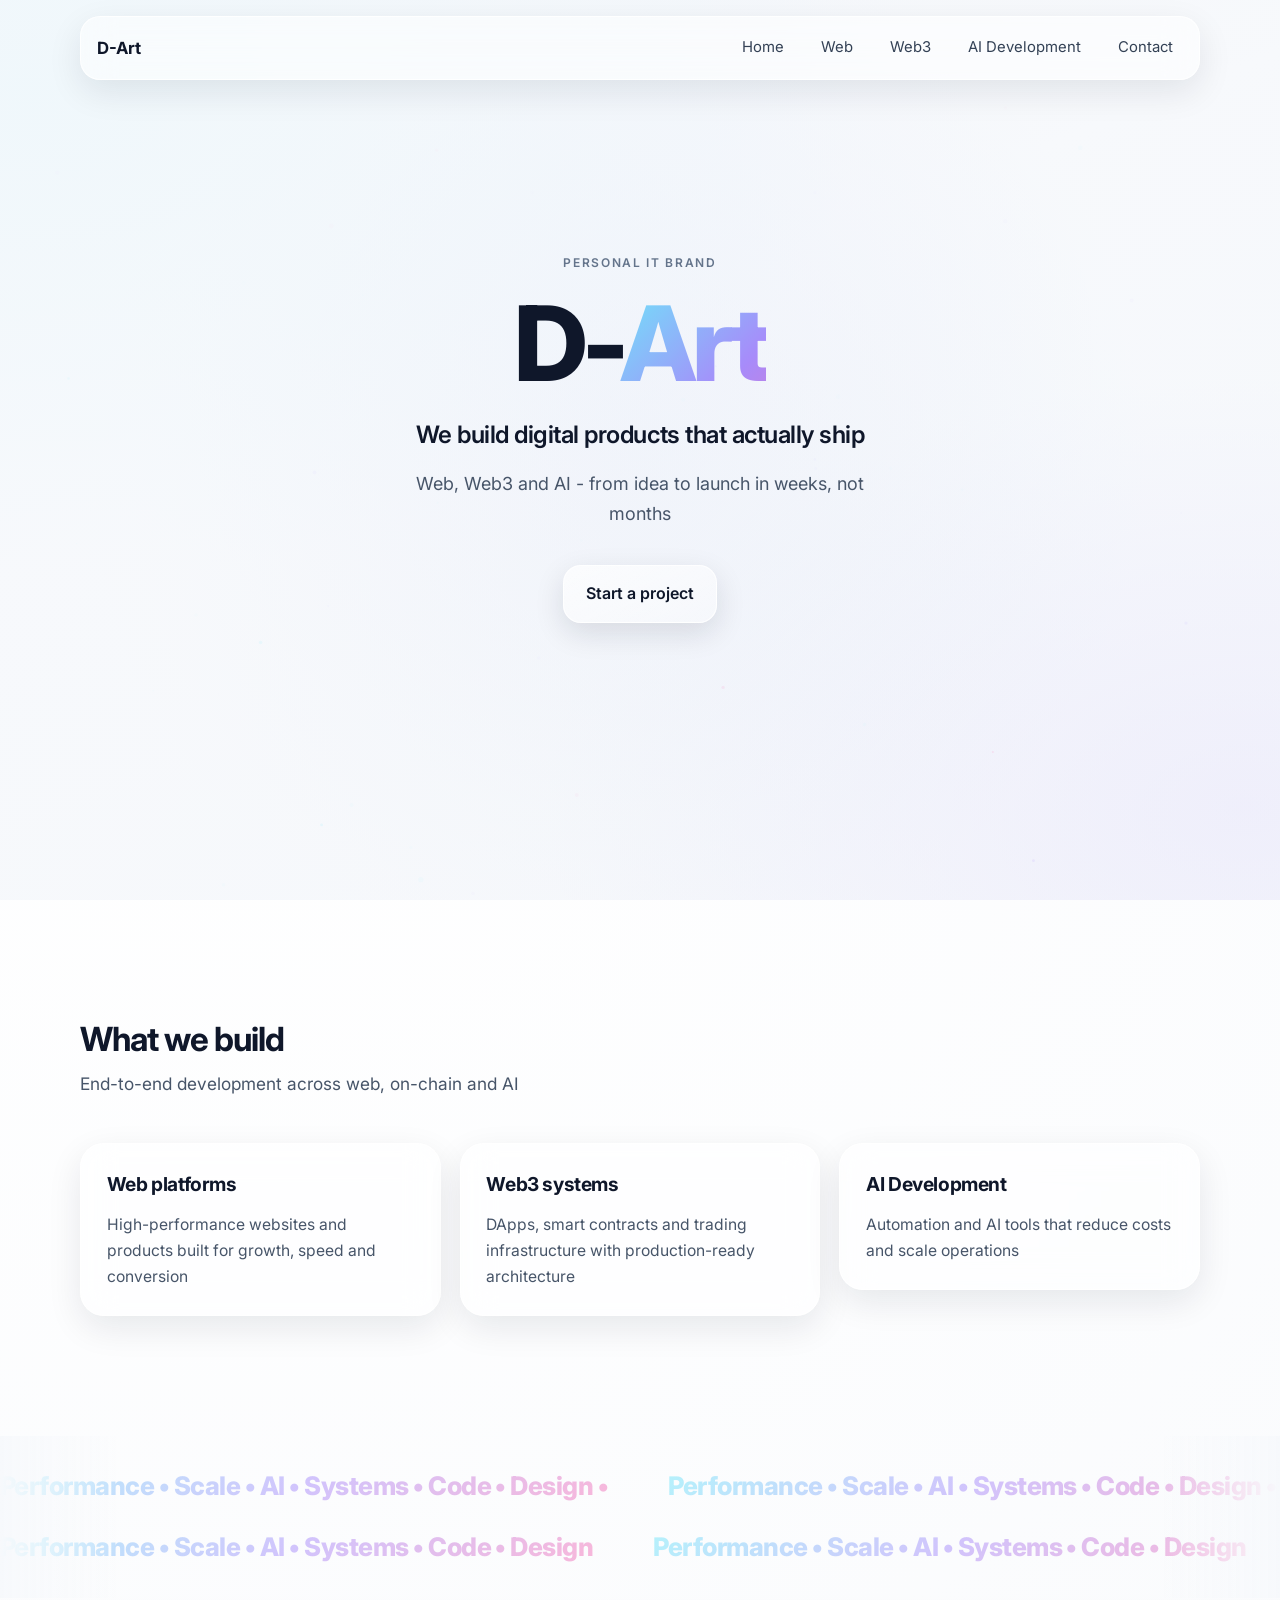
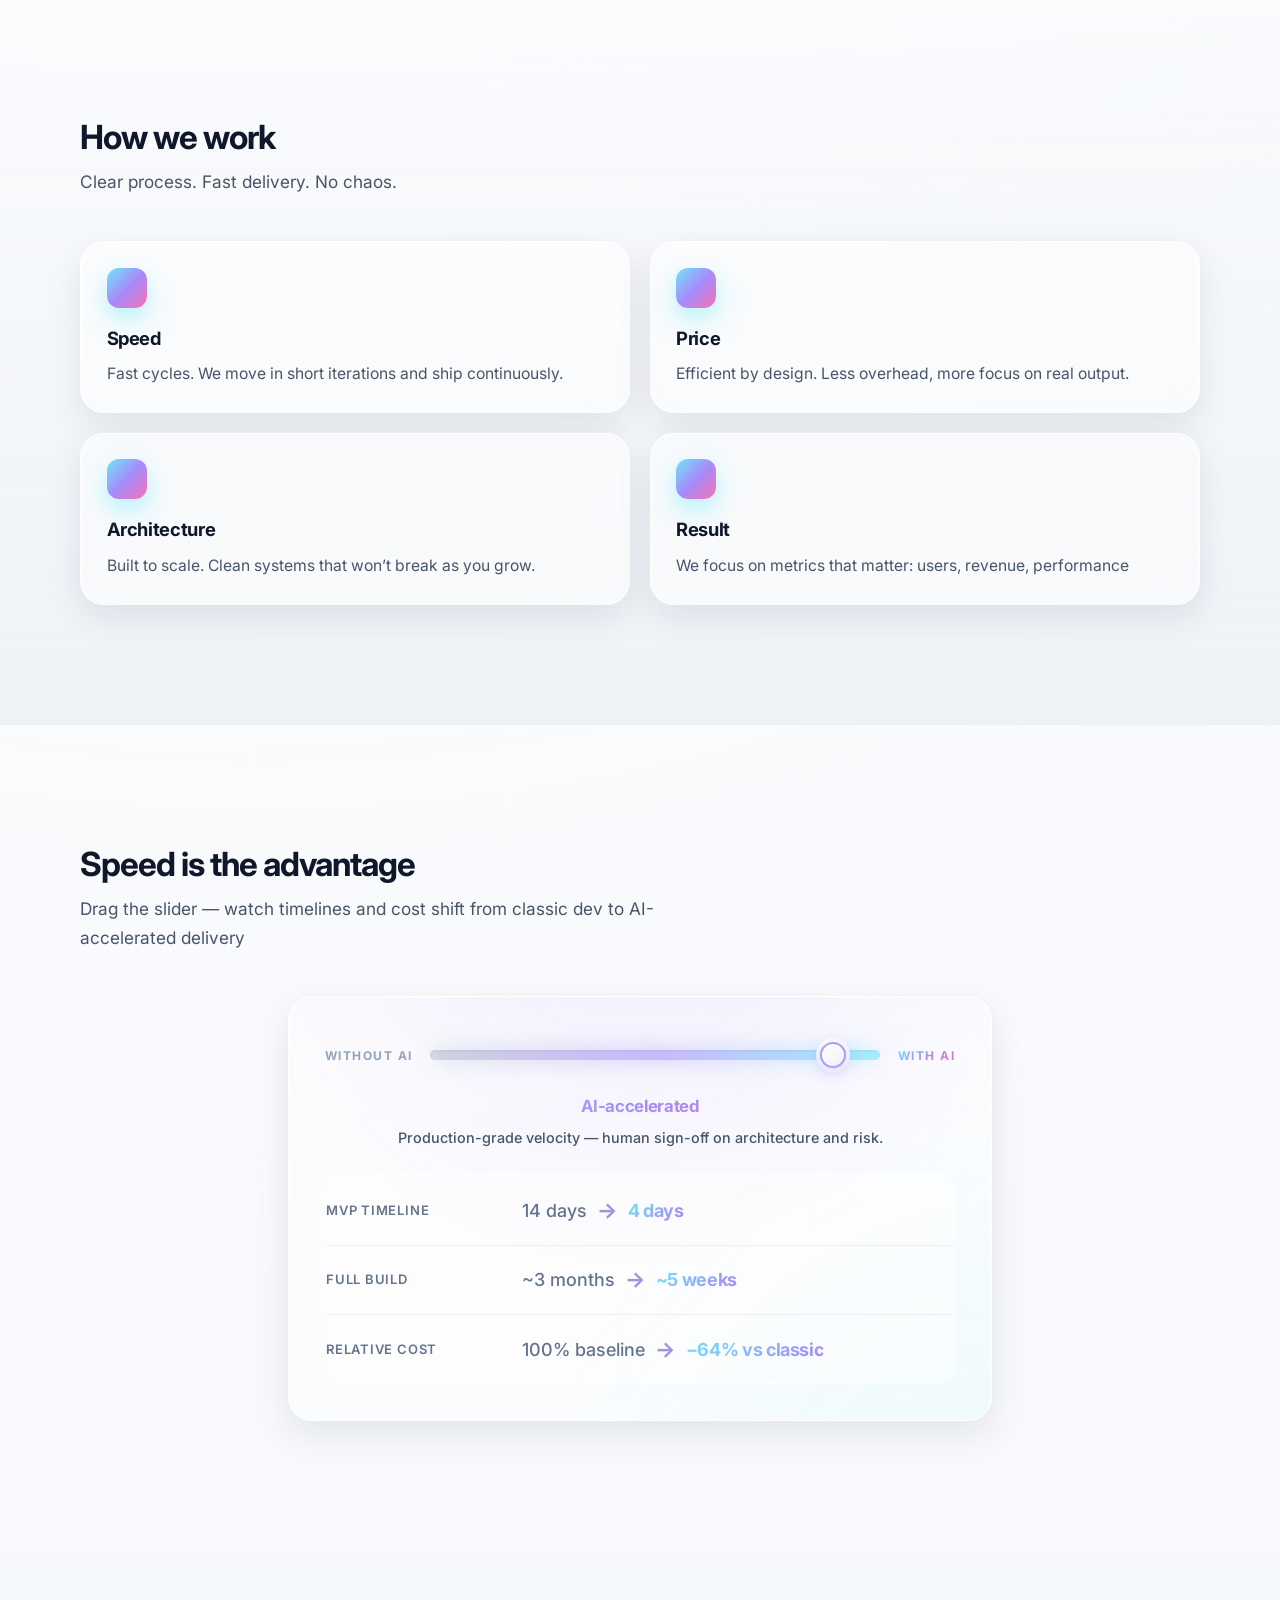
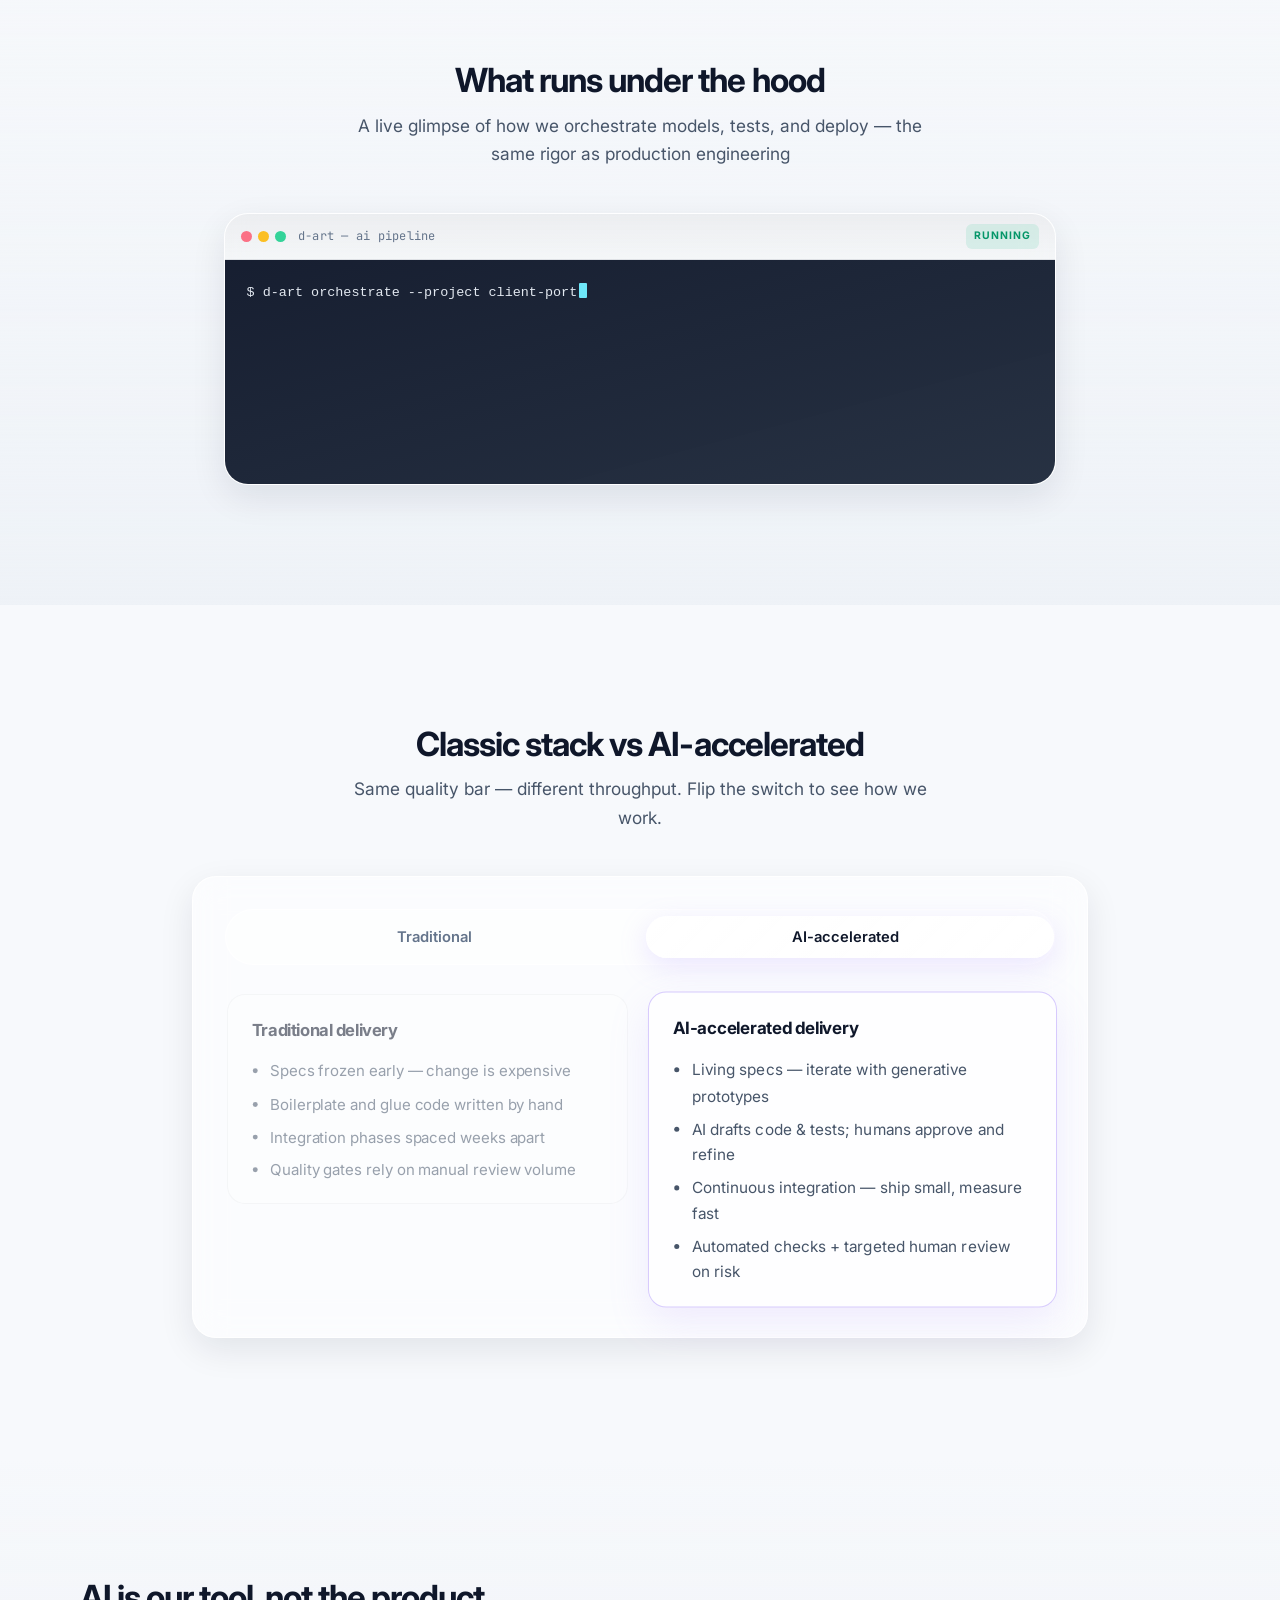
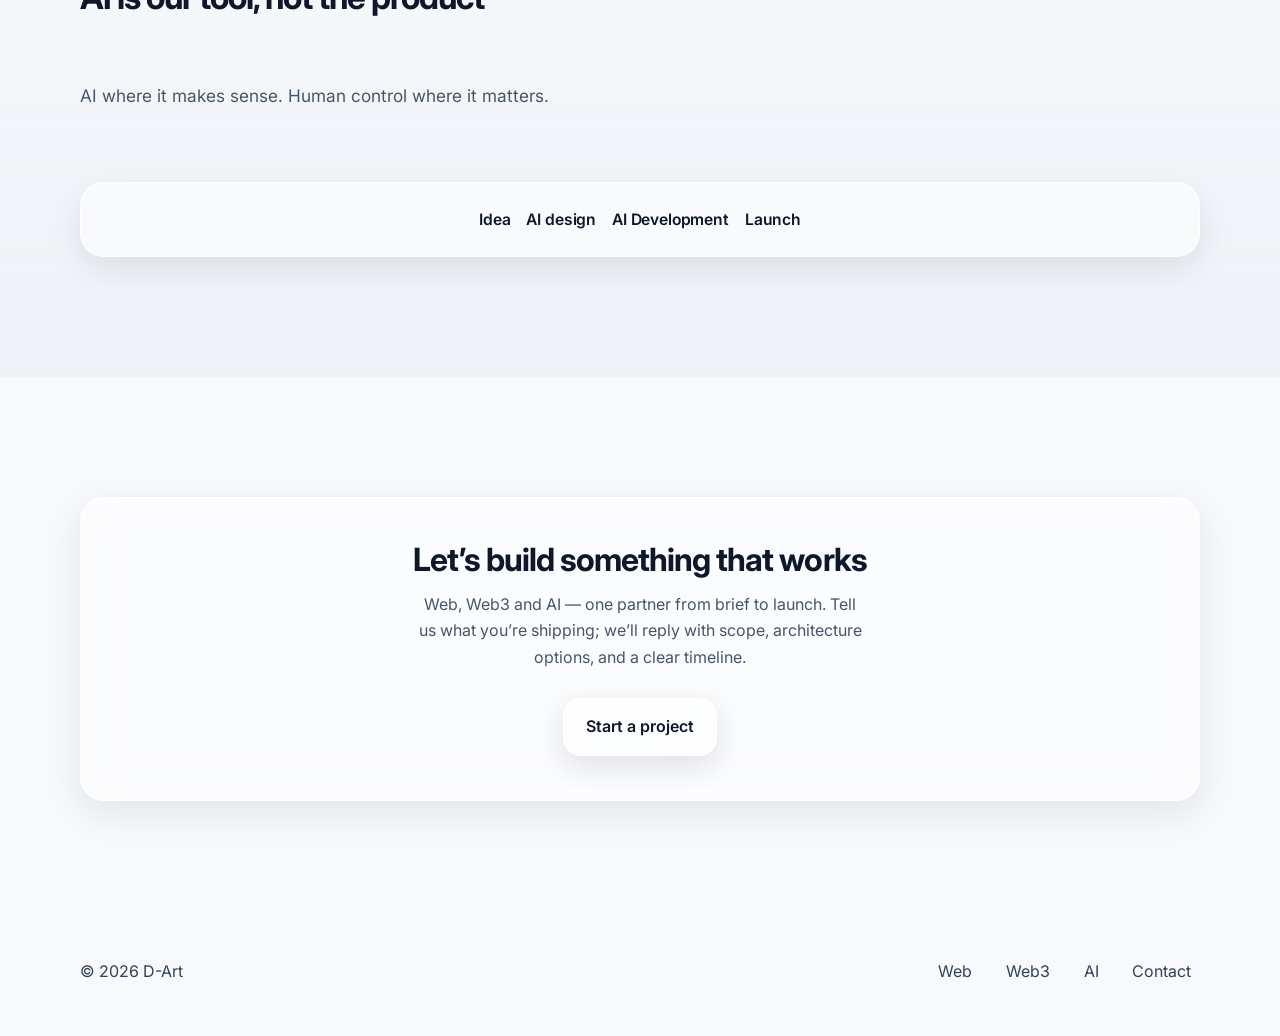
==== commit de12789c: "Add files via upload" ====
--- a/index.html
+++ b/index.html
@@ -308,6 +308,7 @@
           <a href="web-development.html">Web</a>
           <a href="web3-development.html">Web3</a>
           <a href="ai-development.html">AI</a>
+          <a href="#cta">Contact</a>
         </div>
       </div>
     </footer>
--- a/styles.css
+++ b/styles.css
@@ -1471,8 +1471,25 @@
   margin-right: 0;
 }
 
+/* Web3 / AI split heroes: subtitle as readable body (aligns with Web page `.page-hero__lead`) */
+.page-hero--split .page-hero__inner .subtitle.page-hero__subtitle {
+  margin-top: 1rem;
+  margin-bottom: 2rem;
+  max-width: 32rem;
+  color: var(--muted);
+  font-size: clamp(1rem, 1.5vw, 1.125rem);
+  font-weight: 400;
+  line-height: 1.65;
+  letter-spacing: 0.01em;
+}
+
 @media (max-width: 900px) {
   .page-hero--split .page-hero__inner .page-hero__lead {
+    margin-left: auto;
+    margin-right: auto;
+  }
+
+  .page-hero--split .page-hero__inner .subtitle.page-hero__subtitle {
     margin-left: auto;
     margin-right: auto;
   }
@@ -1555,6 +1572,7 @@
   padding: clamp(1.5rem, 3vw, 2.25rem);
   border-radius: var(--radius-lg);
   max-width: 52rem;
+  width: 100%;
   margin: 0 auto;
 }
 
@@ -1982,9 +2000,13 @@
   align-items: start;
 }
 
+.types-grid > * {
+  min-width: 0;
+}
+
 .type-card {
   border-radius: var(--radius-lg);
-  padding: 1.5rem 1.6rem;
+  padding: clamp(1.35rem, 3vw, 1.6rem);
   display: flex;
   flex-direction: column;
   gap: 0.75rem;
@@ -2002,6 +2024,7 @@
   color: var(--muted);
   font-size: 0.98rem;
   line-height: 1.65;
+  overflow-wrap: break-word;
 }
 
 .type-card__meta-label {
@@ -2590,12 +2613,12 @@
 
 .ai-hash-river__fade--left {
   left: 0;
-  background: linear-gradient(to right, #f1f5f9, transparent);
+  background: linear-gradient(to right, var(--bg), transparent);
 }
 
 .ai-hash-river__fade--right {
   right: 0;
-  background: linear-gradient(to left, #f1f5f9, transparent);
+  background: linear-gradient(to left, var(--bg), transparent);
 }
 
 .ai-hash-river__row {
@@ -2644,6 +2667,10 @@
   grid-template-columns: repeat(2, minmax(0, 1fr));
   gap: 1.25rem;
   align-items: start;
+}
+
+.ai-build-grid > * {
+  min-width: 0;
 }
 
 .ai-feature-card {
@@ -2695,6 +2722,7 @@
 
 .ai-results-panel {
   max-width: 44rem;
+  width: 100%;
   margin: 0 auto;
 }
 
@@ -2915,12 +2943,12 @@
 
 .web3-tx-river__fade--left {
   left: 0;
-  background: linear-gradient(to right, #f1f5f9, transparent);
+  background: linear-gradient(to right, var(--bg), transparent);
 }
 
 .web3-tx-river__fade--right {
   right: 0;
-  background: linear-gradient(to left, #f1f5f9, transparent);
+  background: linear-gradient(to left, var(--bg), transparent);
 }
 
 .web3-tx-river__row {
@@ -3022,6 +3050,10 @@
   align-items: start;
 }
 
+.web3-pillar-grid > * {
+  min-width: 0;
+}
+
 .web3-pillar {
   padding: 1.5rem 1.55rem;
   border-radius: var(--radius-lg);
@@ -3054,6 +3086,7 @@
 
 .web3-chart-card {
   max-width: 52rem;
+  width: 100%;
   margin: 0 auto;
   border-radius: var(--radius-lg);
   padding: 1.25rem 1.35rem 1rem;
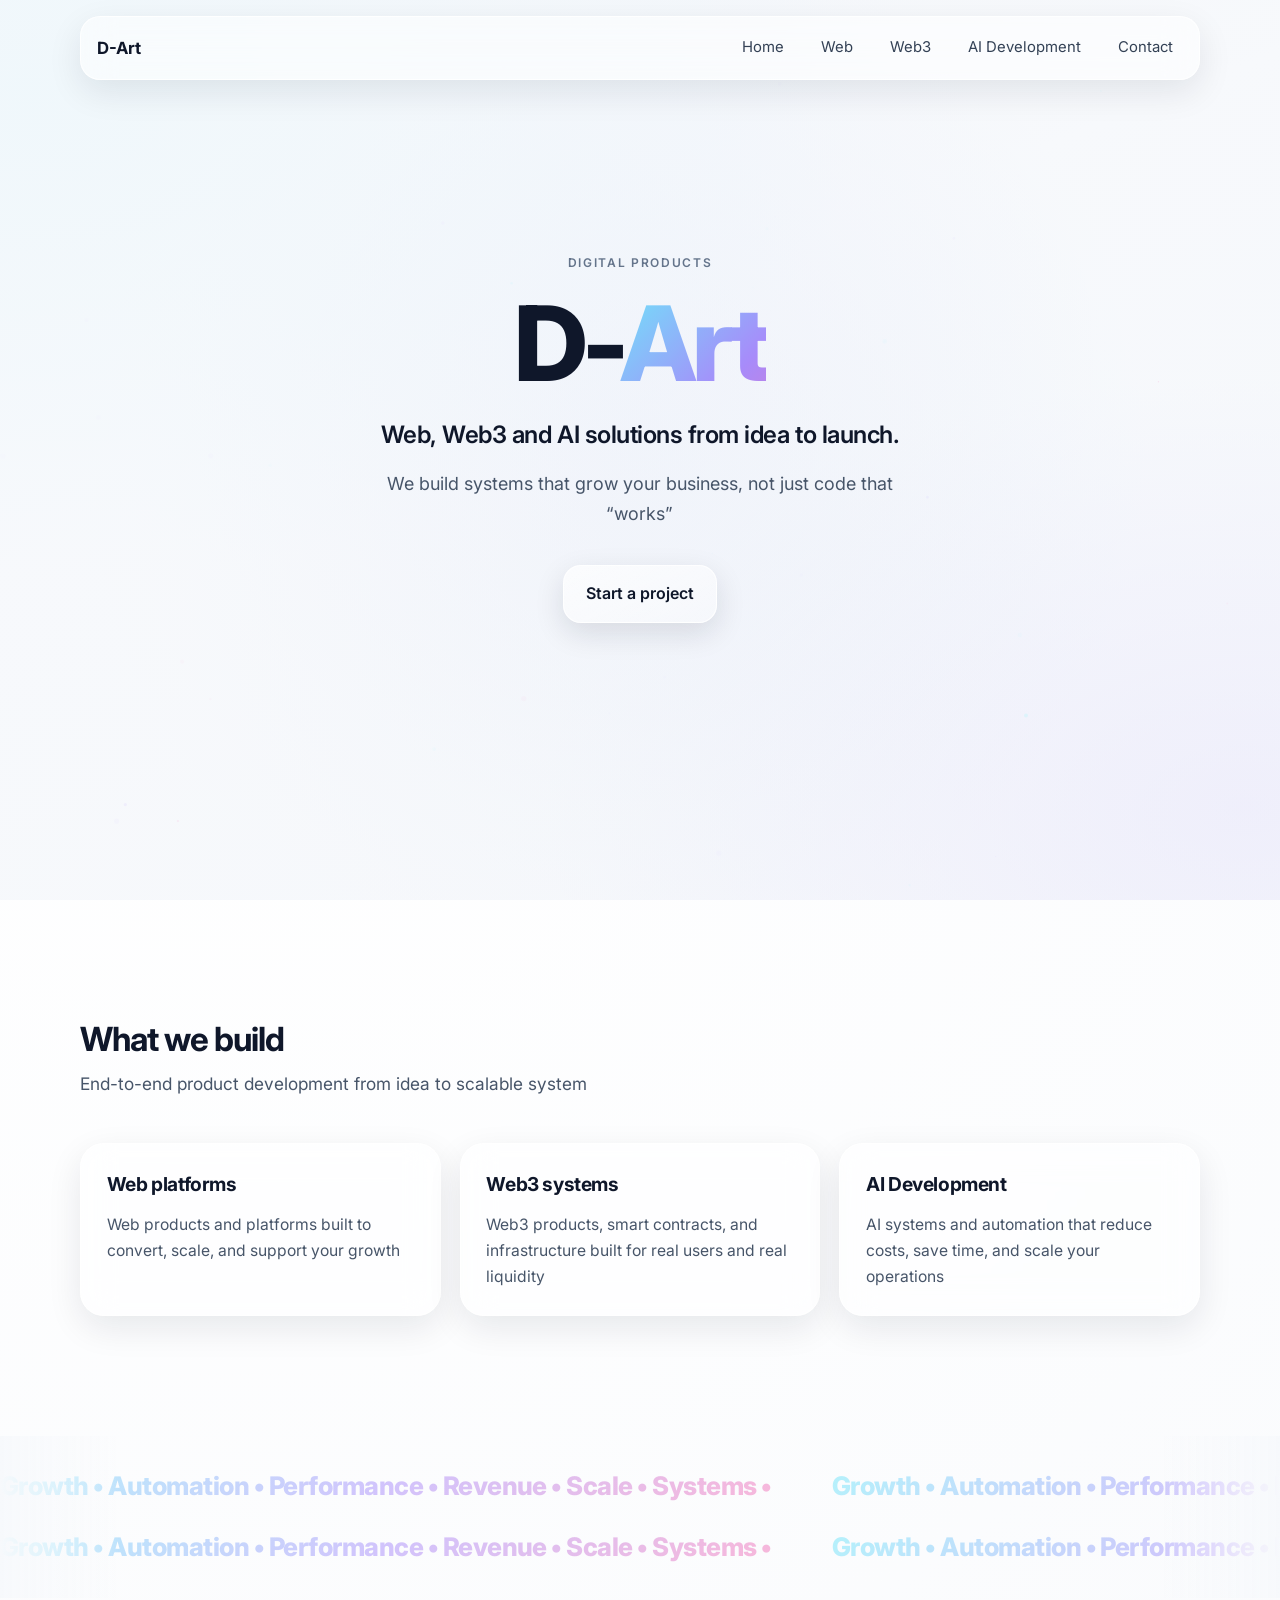
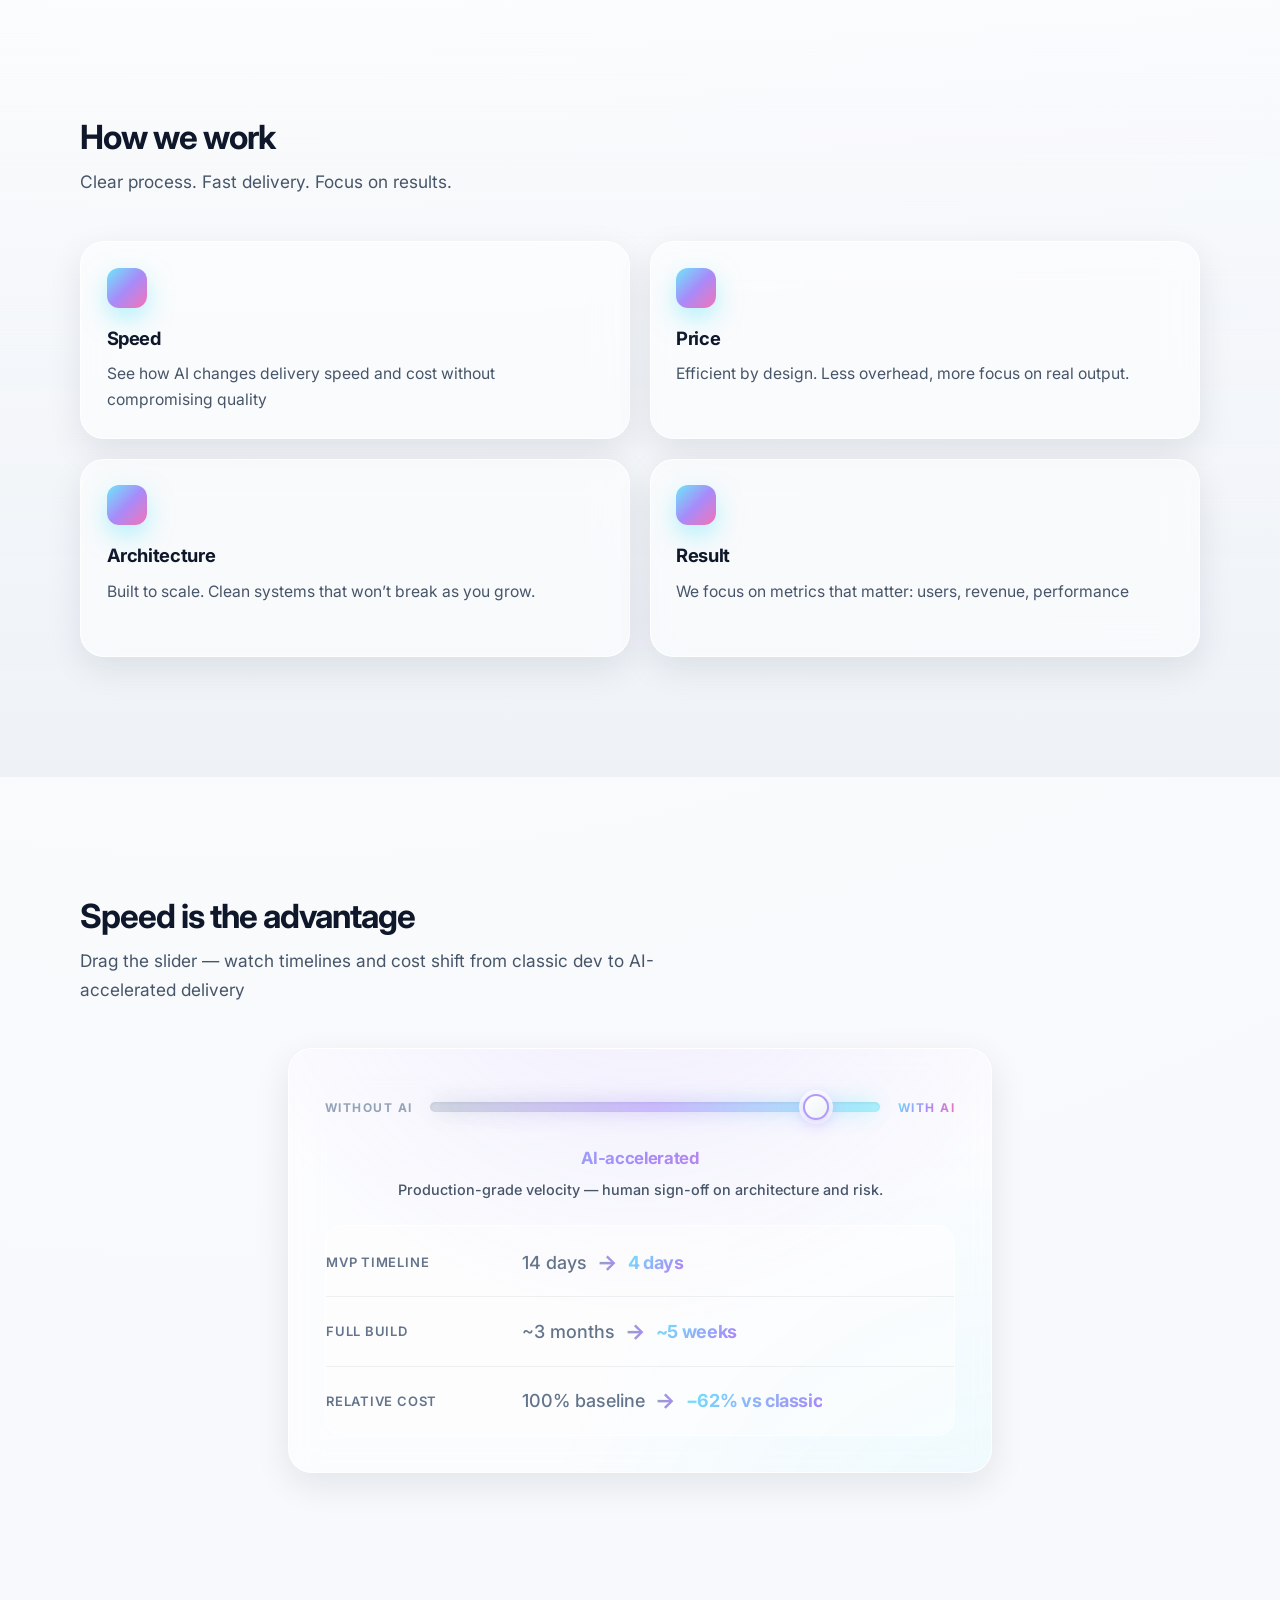
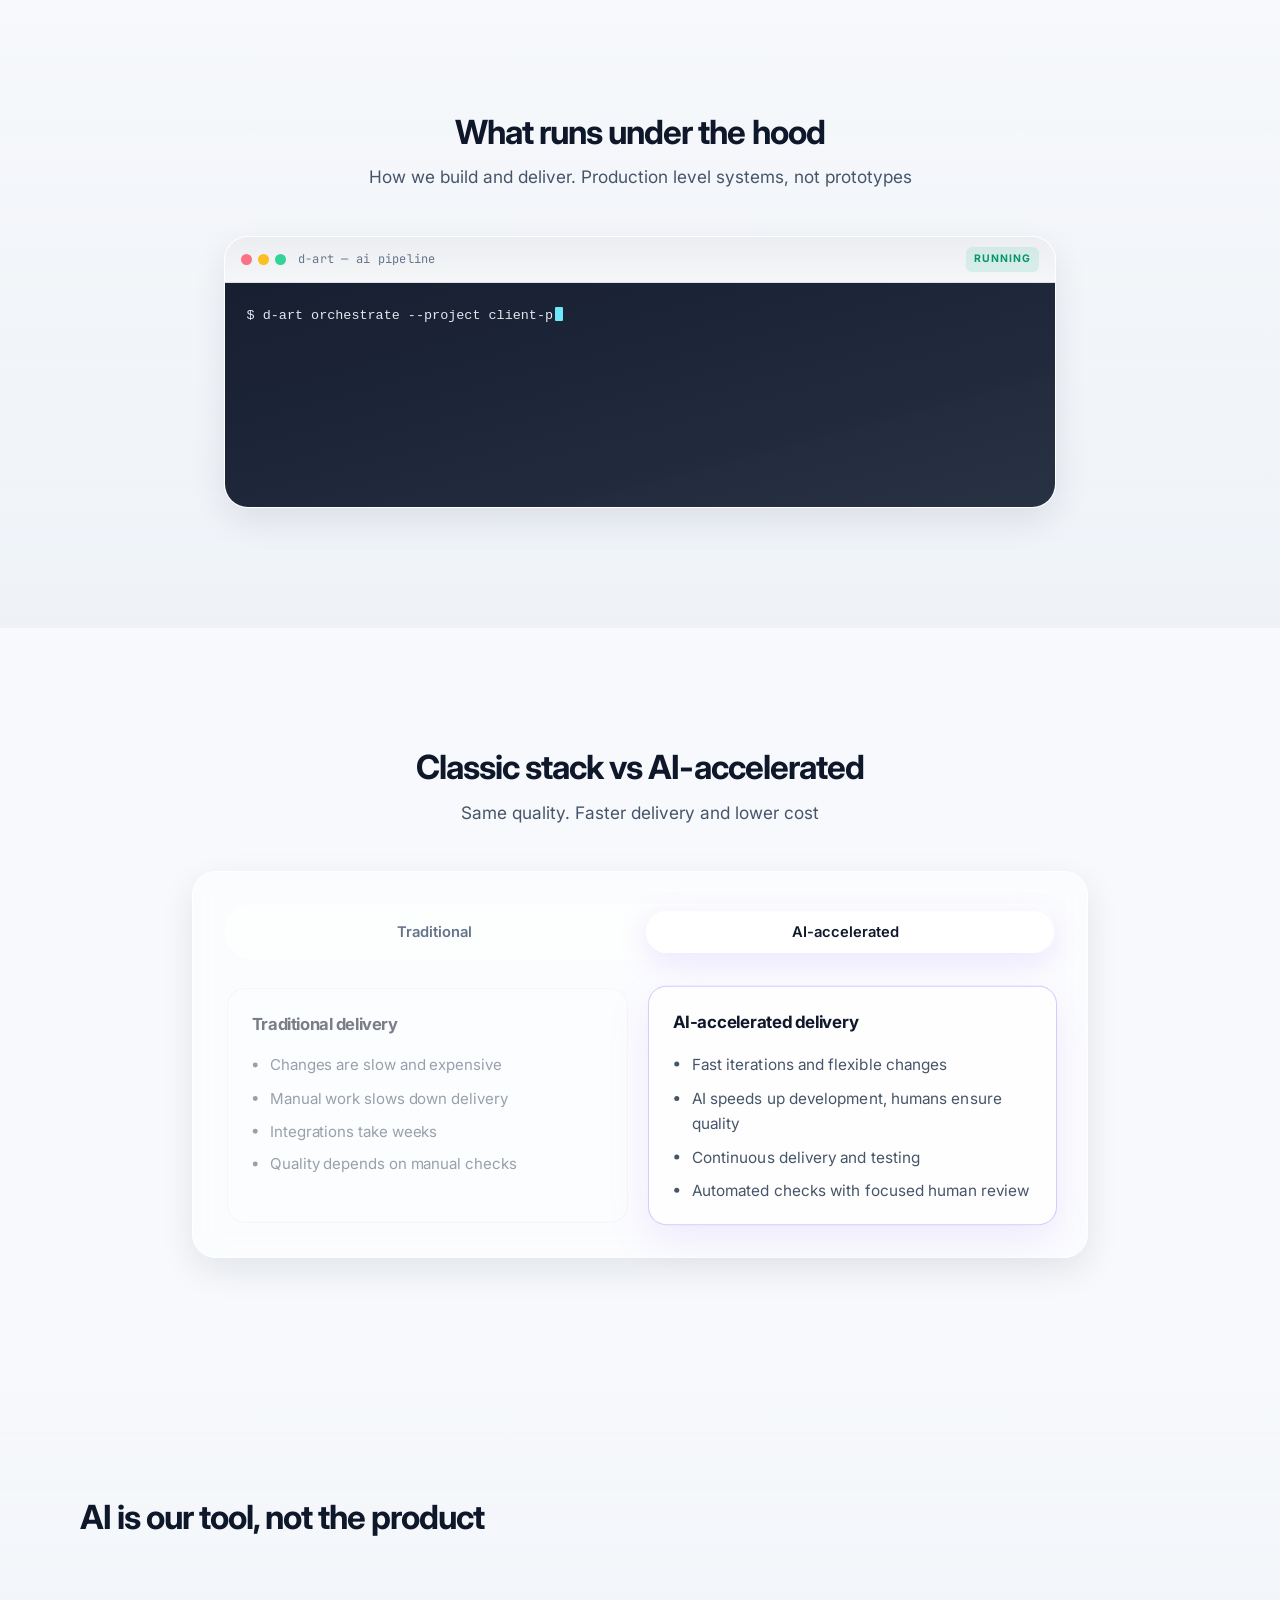
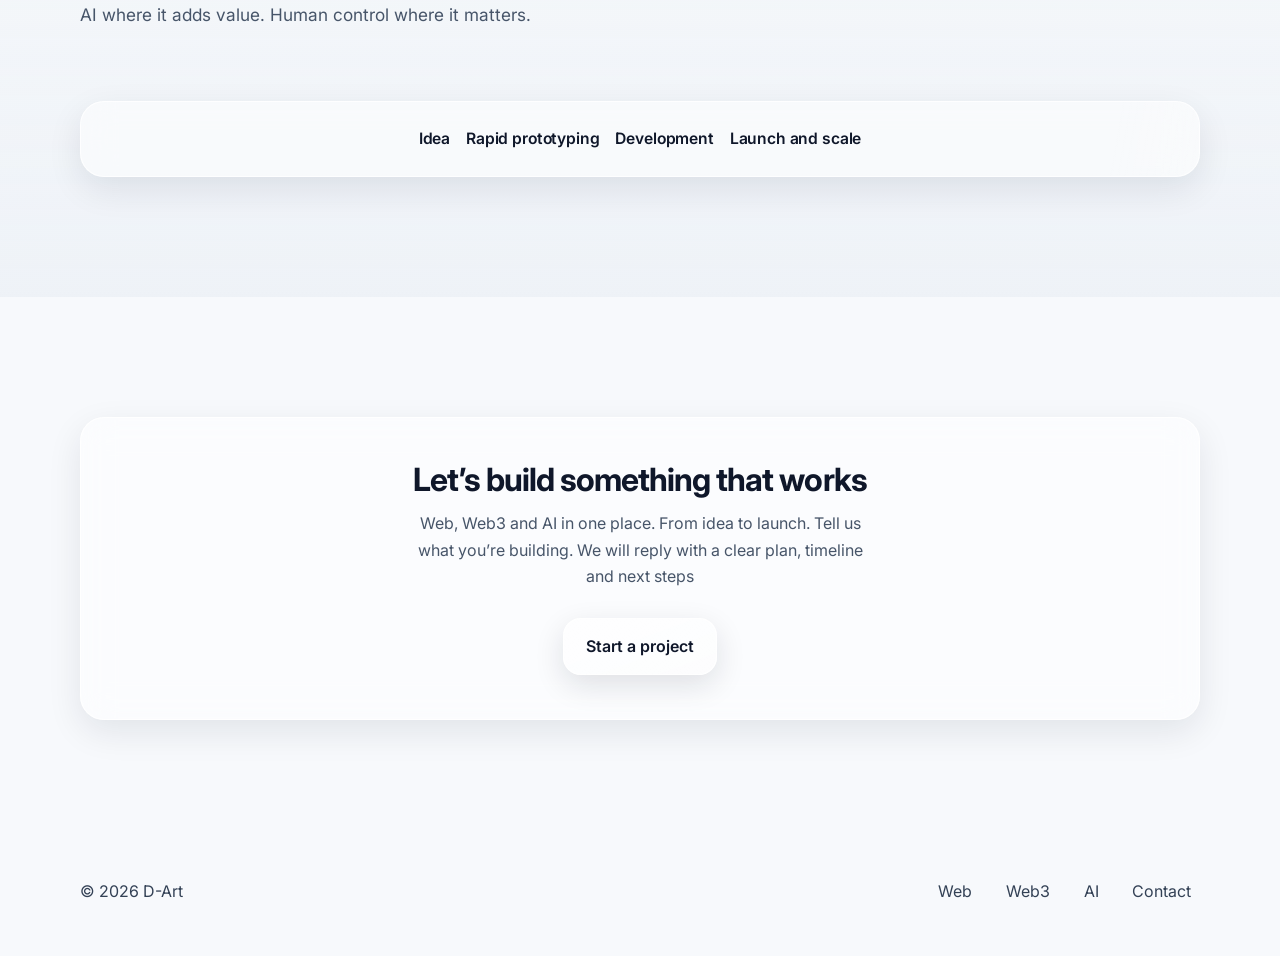
==== commit 332cf6e8: "Add files via upload" ====
--- a/index.html
+++ b/index.html
@@ -49,15 +49,15 @@
         <canvas class="hero-particles" id="hero-particles" aria-hidden="true"></canvas>
         <div class="hero-overlay"></div>
         <div class="hero-content">
-          <p class="kicker">Personal IT brand</p>
+          <p class="kicker">Digital products</p>
           <h1 class="hero-title">
             <span class="hero-title-line">D-<span class="animated-gradient-text">Art</span></span>
           </h1>
           <p class="subtitle">
-            We build digital products that actually ship         
+            Web, Web3 and AI solutions from idea to launch.
           </p>
           <p class="description">
-            Web, Web3 and AI - from idea to launch in weeks, not months
+            We build systems that grow your business, not just code that “works”
           </p>
           <a class="btn btn-glass" href="#cta">Start a project</a>
         </div>
@@ -67,21 +67,21 @@
           <header class="section-header">
             <h2>What we build</h2>
             <p class="section-lead">
-              End-to-end development across web, on-chain and AI
+              End-to-end product development from idea to scalable system
             </p>
           </header>
           <div class="services-grid">
             <a href="web-development.html" class="service-card glass hover-lift">
               <h3>Web platforms</h3>
-              <p>High-performance websites and products built for growth, speed and conversion</p>
+              <p>Web products and platforms built to convert, scale, and support your growth</p>
             </a>
             <a href="web3-development.html" class="service-card glass hover-lift">
               <h3>Web3 systems</h3>
-              <p>DApps, smart contracts and trading infrastructure with production-ready architecture</p>
+              <p>Web3 products, smart contracts, and infrastructure built for real users and real liquidity</p>
             </a>
             <a href="ai-development.html" class="service-card glass hover-lift">
               <h3>AI Development</h3>
-              <p>Automation and AI tools that reduce costs and scale operations</p>
+              <p>AI systems and automation that reduce costs, save time, and scale your operations</p>
             </a>
           </div>
         </div>
@@ -90,15 +90,15 @@
          <section class="marquee-auto">
         <div class="marquee-line">
           <div class="marquee-content">
-            <span>Performance • Scale • AI • Systems • Code • Design • </span>
-            <span>Performance • Scale • AI • Systems • Code • Design • </span>
+            <span>Growth • Automation • Performance • Revenue • Scale • Systems • </span>
+            <span>Growth • Automation • Performance • Revenue • Scale • Systems • </span>
             </div>
         </div>
       
         <div class="marquee-line reverse">
           <div class="marquee-content">
-                        <span>Performance • Scale • AI • Systems • Code • Design </span>
-            <span>Performance • Scale • AI • Systems • Code • Design </span>
+           <span>Growth • Automation • Performance • Revenue • Scale • Systems • </span>
+            <span>Growth • Automation • Performance • Revenue • Scale • Systems • </span>
           </div>
         </div>
       </section>
@@ -108,14 +108,14 @@
           <header class="section-header">
             <h2>How we work</h2>
             <p class="section-lead">
-              Clear process. Fast delivery. No chaos.
+              Clear process. Fast delivery. Focus on results.
             </p>
           </header>
           <div class="approach-grid">
             <article class="approach-item glass hover-lift">
               <span class="icon-glow" aria-hidden="true"></span>
               <h3>Speed</h3>
-              <p>Fast cycles. We move in short iterations and ship continuously.</p>
+              <p>See how AI changes delivery speed and cost without compromising quality</p>
             </article>
             <article class="approach-item glass hover-lift">
               <span class="icon-glow" aria-hidden="true"></span>
@@ -202,7 +202,7 @@
           <header class="section-header section-header--center">
             <h2>What runs under the hood</h2>
             <p class="section-lead section-lead--center">
-              A live glimpse of how we orchestrate models, tests, and deploy — the same rigor as production engineering
+              How we build and deliver. Production level systems, not prototypes
             </p>
           </header>
           <div class="terminal-window glass">
@@ -227,7 +227,7 @@
           <header class="section-header section-header--center">
             <h2>Classic stack vs AI-accelerated</h2>
             <p class="section-lead section-lead--center">
-              Same quality bar — different throughput. Flip the switch to see how we work.
+              Same quality. Faster delivery and lower cost
             </p>
           </header>
           <div class="dev-compare glass dev-compare--mode-ai">
@@ -244,19 +244,19 @@
               <article class="dev-compare__card dev-compare__card--classic" data-side="classic">
                 <h3 class="dev-compare__card-title">Traditional delivery</h3>
                 <ul class="dev-compare__list">
-                  <li>Specs frozen early — change is expensive</li>
-                  <li>Boilerplate and glue code written by hand</li>
-                  <li>Integration phases spaced weeks apart</li>
-                  <li>Quality gates rely on manual review volume</li>
+                  <li>Changes are slow and expensive</li>
+                  <li>Manual work slows down delivery</li>
+                  <li>Integrations take weeks</li>
+                  <li>Quality depends on manual checks</li>
                 </ul>
               </article>
               <article class="dev-compare__card dev-compare__card--ai dev-compare__card--highlight" data-side="ai">
                 <h3 class="dev-compare__card-title">AI-accelerated delivery</h3>
                 <ul class="dev-compare__list">
-                  <li>Living specs — iterate with generative prototypes</li>
-                  <li>AI drafts code & tests; humans approve and refine</li>
-                  <li>Continuous integration — ship small, measure fast</li>
-                  <li>Automated checks + targeted human review on risk</li>
+                  <li>Fast iterations and flexible changes</li>
+                  <li>AI speeds up development, humans ensure quality</li>
+                  <li>Continuous delivery and testing</li>
+                  <li>Automated checks with focused human review</li>
                 </ul>
               </article>
             </div>
@@ -273,16 +273,16 @@
           <header class="section-header">
             <h2 class="pipeline-tw-heading">AI is our tool, not the product</h2>
             <p class="section-lead pipeline-tw-lead">
-              AI where it makes sense. Human control where it matters.
+              AI where it adds value. Human control where it matters.
             </p>
           </header>
           <div class="pipeline-wrap glass">
             <div class="pipeline-light" aria-hidden="true"></div>
             <div class="pipeline" role="list">
               <span class="pipeline-step" role="listitem">Idea</span>
-              <span class="pipeline-step" role="listitem">AI design</span>
-              <span class="pipeline-step" role="listitem">AI Development</span>
-              <span class="pipeline-step" role="listitem">Launch</span>
+              <span class="pipeline-step" role="listitem">Rapid prototyping</span>
+              <span class="pipeline-step" role="listitem">Development</span>
+              <span class="pipeline-step" role="listitem">Launch and scale</span>
             </div>
           </div>
         </div>
@@ -293,8 +293,7 @@
         <div class="container final-cta glass">
           <h2>Let’s build something that works</h2>
           <p class="final-cta__lead">
-            Web, Web3 and AI — one partner from brief to launch. Tell us what you’re shipping; we’ll
-            reply with scope, architecture options, and a clear timeline.
+            Web, Web3 and AI in one place. From idea to launch. Tell us what you’re building. We will reply with a clear plan, timeline and next steps
           </p>
           <a href="mailto:hello@d-art.dev" class="btn btn-glass">Start a project</a>
         </div>
--- a/styles.css
+++ b/styles.css
@@ -361,8 +361,9 @@
 .services-grid {
   display: grid;
   grid-template-columns: repeat(3, minmax(0, 1fr));
+  grid-auto-rows: minmax(0, 1fr);
   gap: clamp(1rem, 2vw, 1.35rem);
-  align-items: start;
+  align-items: stretch;
 }
 
 .services-grid > * {
@@ -370,11 +371,13 @@
 }
 
 .service-card {
+  display: flex;
+  flex-direction: column;
   border-radius: var(--radius-lg);
   padding: clamp(1.35rem, 3vw, 1.6rem);
   min-height: 0;
   width: 100%;
-  align-self: start;
+  height: 100%;
 }
 
 .service-card h3 {
@@ -390,6 +393,7 @@
   font-size: 0.98rem;
   overflow-wrap: break-word;
   hyphens: auto;
+  flex-grow: 1;
 }
 
 .section-split {
@@ -399,8 +403,9 @@
 .approach-grid {
   display: grid;
   grid-template-columns: repeat(2, minmax(0, 1fr));
+  grid-auto-rows: minmax(0, 1fr);
   gap: 1.25rem;
-  align-items: start;
+  align-items: stretch;
 }
 
 .approach-item {
@@ -410,8 +415,8 @@
   position: relative;
   display: flex;
   flex-direction: column;
-  align-self: start;
   width: 100%;
+  height: 100%;
   min-width: 0;
 }
 
@@ -852,10 +857,14 @@
   display: grid;
   grid-template-columns: repeat(2, minmax(0, 1fr));
   gap: 1.25rem;
-  align-items: start;
+  align-items: stretch;
 }
 
 .dev-compare__card {
+  display: flex;
+  flex-direction: column;
+  height: 100%;
+  min-height: 0;
   border-radius: var(--radius-md);
   padding: 1.35rem 1.5rem;
   border: 1px solid rgba(15, 23, 42, 0.06);
@@ -902,6 +911,7 @@
   color: var(--muted);
   font-size: 0.95rem;
   line-height: 1.65;
+  flex-grow: 1;
 }
 
 .dev-compare__list li {
@@ -1234,24 +1244,12 @@
     gap: 0.35rem;
   }
 
-  .web3-pillar-grid {
-    grid-template-columns: 1fr;
-  }
-
-  .work-grid,
-  .types-grid,
-  .integrations-build-grid,
-  .stack-grid,
-  .web3-build-grid {
-    grid-template-columns: 1fr;
-  }
-
   .page-hero--split.page-hero--web3 .page-hero__web3-card {
     min-height: auto;
   }
 }
 
-/* Tablet: 768–1024 — denser grids without cramped 3-up cards */
+/* Tablet: 768–1024 — home services only: 2-up + centered third */
 @media (min-width: 768px) and (max-width: 1023px) {
   .services-grid {
     grid-template-columns: repeat(2, minmax(0, 1fr));
@@ -1264,16 +1262,6 @@
     justify-self: center;
   }
 
-  .usecases-grid {
-    grid-template-columns: repeat(2, minmax(0, 1fr));
-  }
-
-  .usecases-grid .usecase-card:nth-child(3):last-child {
-    grid-column: 1 / -1;
-    max-width: 26rem;
-    justify-self: center;
-  }
-
   .approach-grid {
     grid-template-columns: repeat(2, minmax(0, 1fr));
     gap: 1.15rem;
@@ -1323,20 +1311,17 @@
     font-size: clamp(2.5rem, 12vw, 3.75rem);
   }
 
-  .services-grid,
-  .usecases-grid {
+  .services-grid {
     grid-template-columns: 1fr;
   }
 
-  .services-grid .service-card:nth-child(3):last-child,
-  .usecases-grid .usecase-card:nth-child(3):last-child {
+  .services-grid .service-card:nth-child(3):last-child {
     grid-column: auto;
     max-width: none;
     justify-self: stretch;
   }
 
-  .approach-grid,
-  .ai-build-grid {
+  .approach-grid {
     grid-template-columns: 1fr;
   }
 
@@ -1696,11 +1681,16 @@
 .integrations-build-grid {
   display: grid;
   grid-template-columns: repeat(2, minmax(0, 1fr));
+  grid-auto-rows: minmax(0, 1fr);
   gap: 1.15rem;
-  align-items: start;
+  align-items: stretch;
 }
 
 .integration-build-card {
+  display: flex;
+  flex-direction: column;
+  height: 100%;
+  min-height: 0;
   position: relative;
   border-radius: var(--radius-lg);
   padding: 1.35rem 1.4rem 1.25rem;
@@ -1847,10 +1837,11 @@
   font-size: 0.95rem;
   line-height: 1.55;
   color: var(--muted);
+  flex-grow: 1;
 }
 
 .integration-build-card__log {
-  margin: 0.85rem 0 0;
+  margin-top: auto;
   padding: 0.65rem 0.75rem;
   border-radius: 12px;
   background: rgba(15, 23, 42, 0.04);
@@ -1996,8 +1987,9 @@
 .types-grid {
   display: grid;
   grid-template-columns: repeat(auto-fill, minmax(min(100%, 320px), 1fr));
+  grid-auto-rows: minmax(0, 1fr);
   gap: 1.25rem;
-  align-items: start;
+  align-items: stretch;
 }
 
 .types-grid > * {
@@ -2012,6 +2004,7 @@
   gap: 0.75rem;
   min-height: 0;
   width: 100%;
+  height: 100%;
 }
 
 .type-card h3 {
@@ -2025,6 +2018,7 @@
   font-size: 0.98rem;
   line-height: 1.65;
   overflow-wrap: break-word;
+  flex-grow: 1;
 }
 
 .type-card__meta-label {
@@ -2071,8 +2065,9 @@
 .usecases-grid {
   display: grid;
   grid-template-columns: repeat(3, minmax(0, 1fr));
+  grid-auto-rows: minmax(0, 1fr);
   gap: 1.25rem;
-  align-items: start;
+  align-items: stretch;
 }
 
 .usecases-grid > * {
@@ -2084,6 +2079,10 @@
 }
 
 .usecase-card {
+  display: flex;
+  flex-direction: column;
+  height: 100%;
+  min-height: 0;
   border-radius: var(--radius-lg);
   padding: 1.5rem 1.6rem;
 }
@@ -2101,13 +2100,15 @@
   line-height: 1.65;
   overflow-wrap: anywhere;
   word-break: break-word;
+  flex-grow: 1;
 }
 
 .work-grid {
   display: grid;
   grid-template-columns: repeat(2, minmax(0, 1fr));
+  grid-auto-rows: minmax(0, 1fr);
   gap: 1.25rem;
-  align-items: start;
+  align-items: stretch;
 }
 
 .work-card {
@@ -2117,7 +2118,7 @@
   flex-direction: column;
   gap: 0.65rem;
   min-height: 0;
-  align-self: start;
+  height: 100%;
 }
 
 .work-card h3 {
@@ -2665,8 +2666,9 @@
 .ai-build-grid {
   display: grid;
   grid-template-columns: repeat(2, minmax(0, 1fr));
+  grid-auto-rows: minmax(0, 1fr);
   gap: 1.25rem;
-  align-items: start;
+  align-items: stretch;
 }
 
 .ai-build-grid > * {
@@ -2677,7 +2679,7 @@
   padding: 1.65rem 1.7rem;
   min-height: 0;
   width: 100%;
-  align-self: start;
+  height: 100%;
   display: flex;
   flex-direction: column;
   position: relative;
@@ -3044,10 +3046,11 @@
 .web3-pillar-grid {
   display: grid;
   grid-template-columns: repeat(3, minmax(0, 1fr));
+  grid-auto-rows: minmax(0, 1fr);
   gap: 1.25rem;
   max-width: 56rem;
   margin: 0 auto;
-  align-items: start;
+  align-items: stretch;
 }
 
 .web3-pillar-grid > * {
@@ -3055,6 +3058,10 @@
 }
 
 .web3-pillar {
+  display: flex;
+  flex-direction: column;
+  height: 100%;
+  min-height: 0;
   padding: 1.5rem 1.55rem;
   border-radius: var(--radius-lg);
   text-align: center;
@@ -3082,6 +3089,7 @@
   font-size: 0.95rem;
   line-height: 1.6;
   margin: 0;
+  flex-grow: 1;
 }
 
 .web3-chart-card {
@@ -3199,13 +3207,19 @@
 .stack-grid {
   display: grid;
   grid-template-columns: repeat(2, minmax(0, 1fr));
+  grid-auto-rows: minmax(0, 1fr);
   gap: 0.9rem 1.1rem;
   padding: 1.25rem;
   border-radius: var(--radius-lg);
-  align-items: start;
+  align-items: stretch;
 }
 
 .stack-item {
+  display: flex;
+  align-items: center;
+  justify-content: center;
+  min-height: 100%;
+  height: 100%;
   padding: 0.85rem 0.95rem;
   border-radius: 16px;
   border: 1px solid rgba(255, 255, 255, 0.8);
@@ -3213,20 +3227,22 @@
   box-shadow: 0 10px 25px rgba(15, 23, 42, 0.06);
   font-weight: 600;
   color: #1f2937;
+  text-align: center;
 }
 
 .web3-build-grid {
   display: grid;
   grid-template-columns: repeat(2, minmax(0, 1fr));
+  grid-auto-rows: minmax(0, 1fr);
   gap: 1.25rem;
-  align-items: start;
+  align-items: stretch;
 }
 
 .web3-card {
   padding: 1.65rem 1.7rem;
   min-height: 0;
   width: 100%;
-  align-self: start;
+  height: 100%;
   display: flex;
   flex-direction: column;
 }
@@ -3293,4 +3309,22 @@
   .approach-grid {
     gap: 1.2rem;
   }
+}
+
+/* Card grids: one column ≤1023px — rules live here so they win over later base grid definitions */
+@media (max-width: 1023px) {
+  .web3-pillar-grid,
+  .usecases-grid,
+  .work-grid,
+  .integrations-build-grid,
+  .web3-build-grid,
+  .ai-build-grid {
+    grid-template-columns: 1fr;
+  }
+
+  .usecases-grid .usecase-card:nth-child(3):last-child {
+    grid-column: auto;
+    max-width: none;
+    justify-self: stretch;
+  }
 }
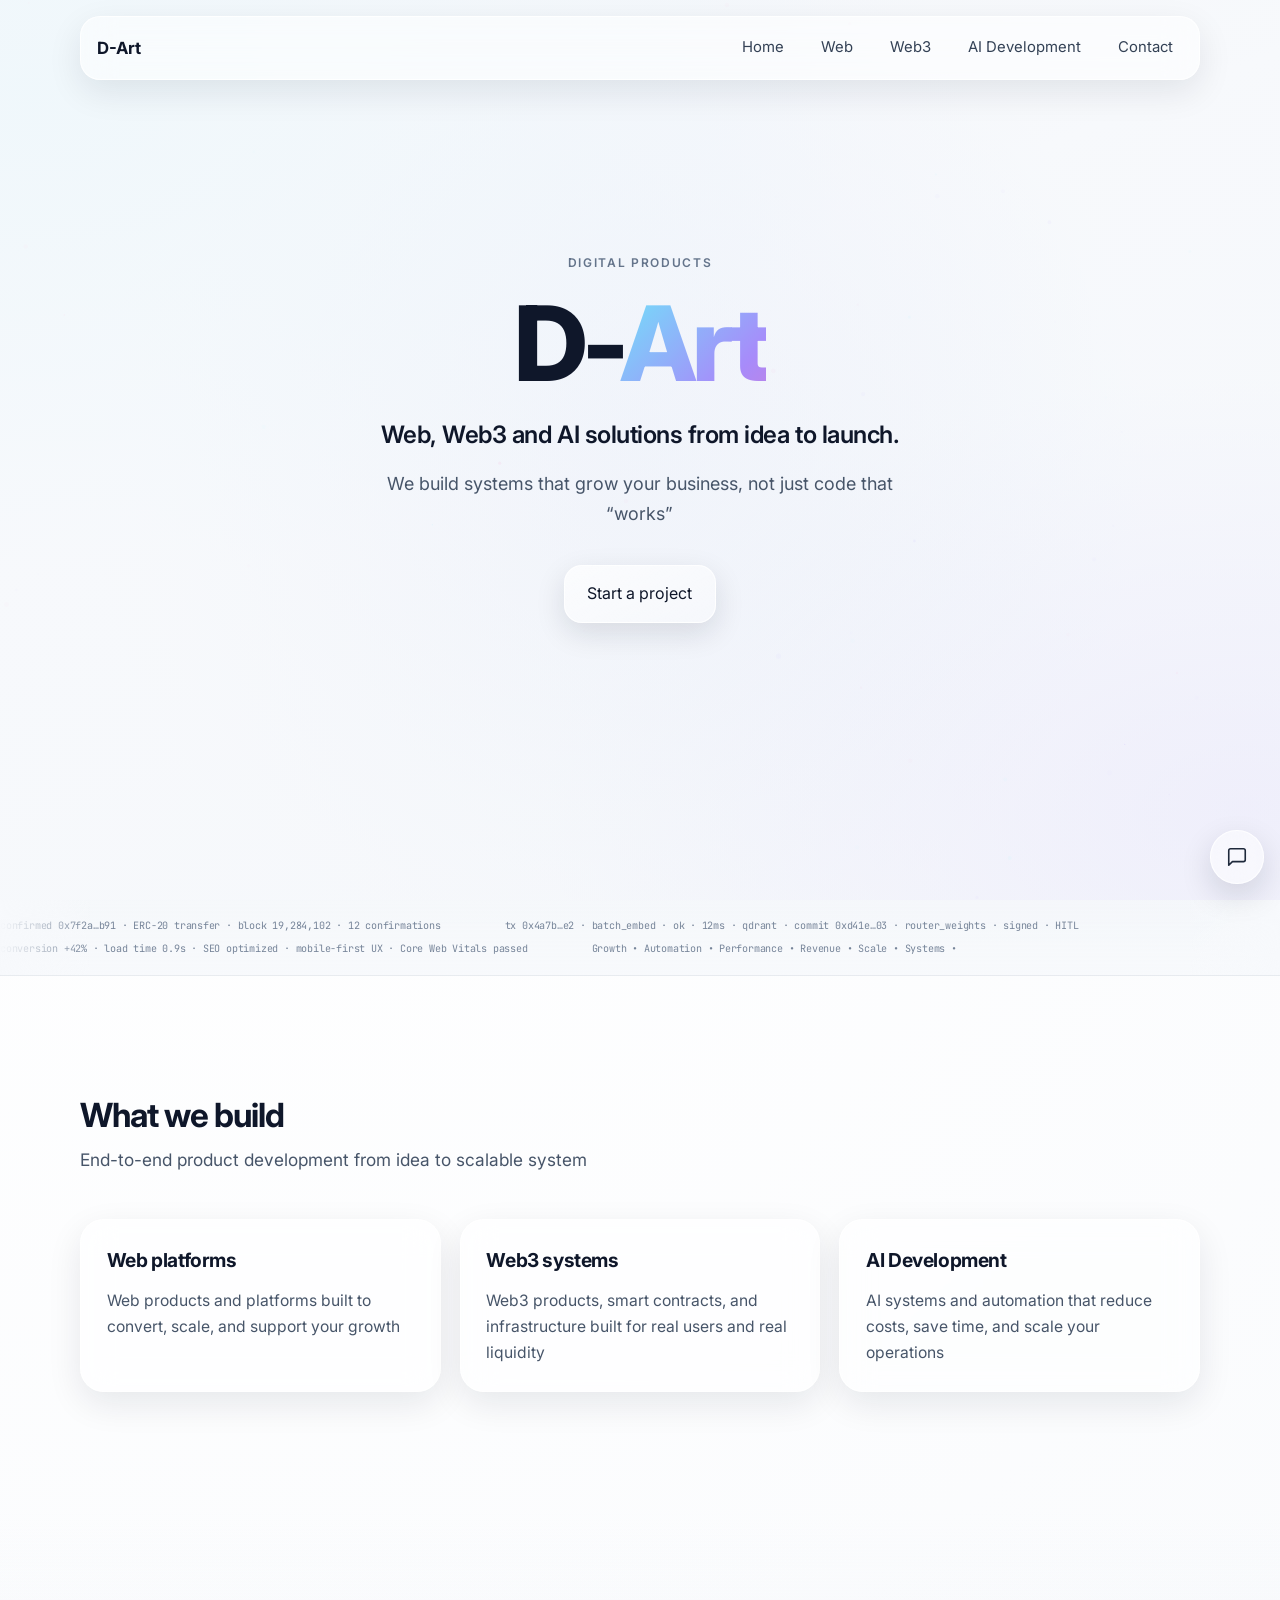
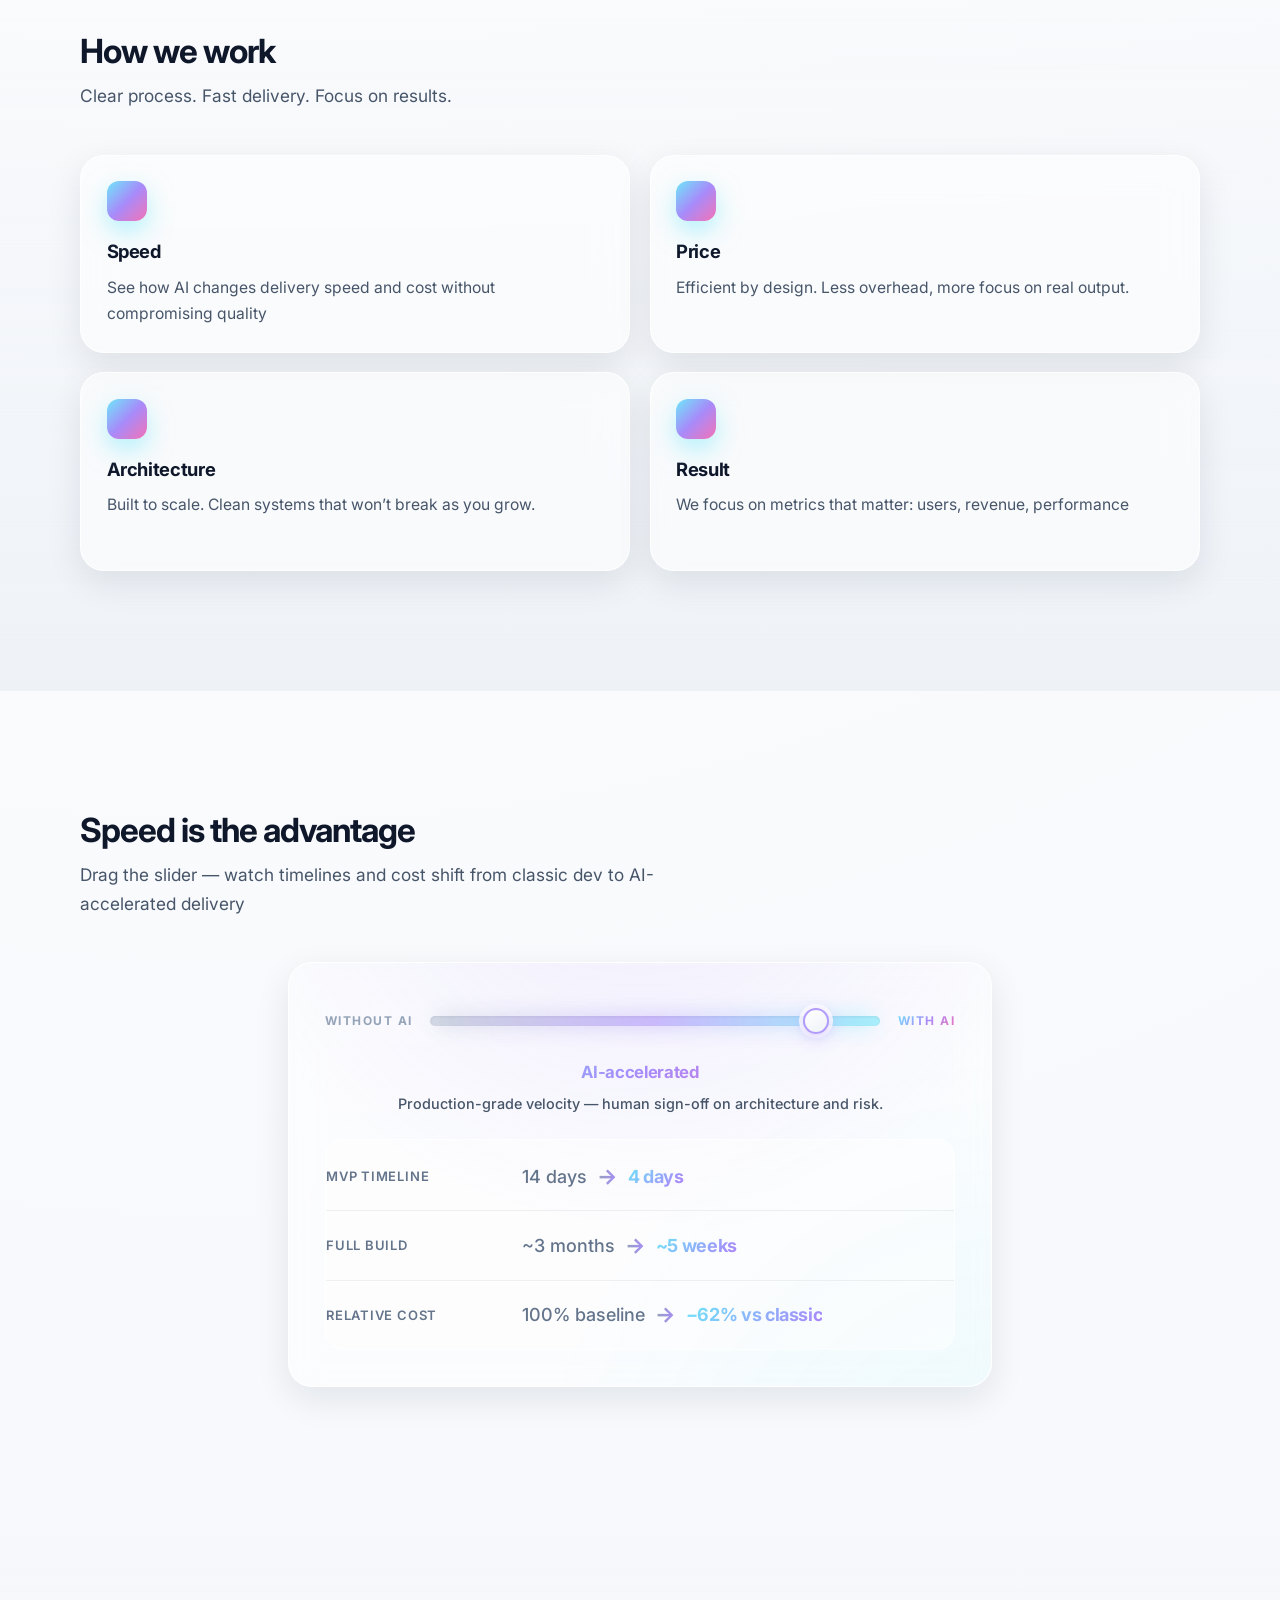
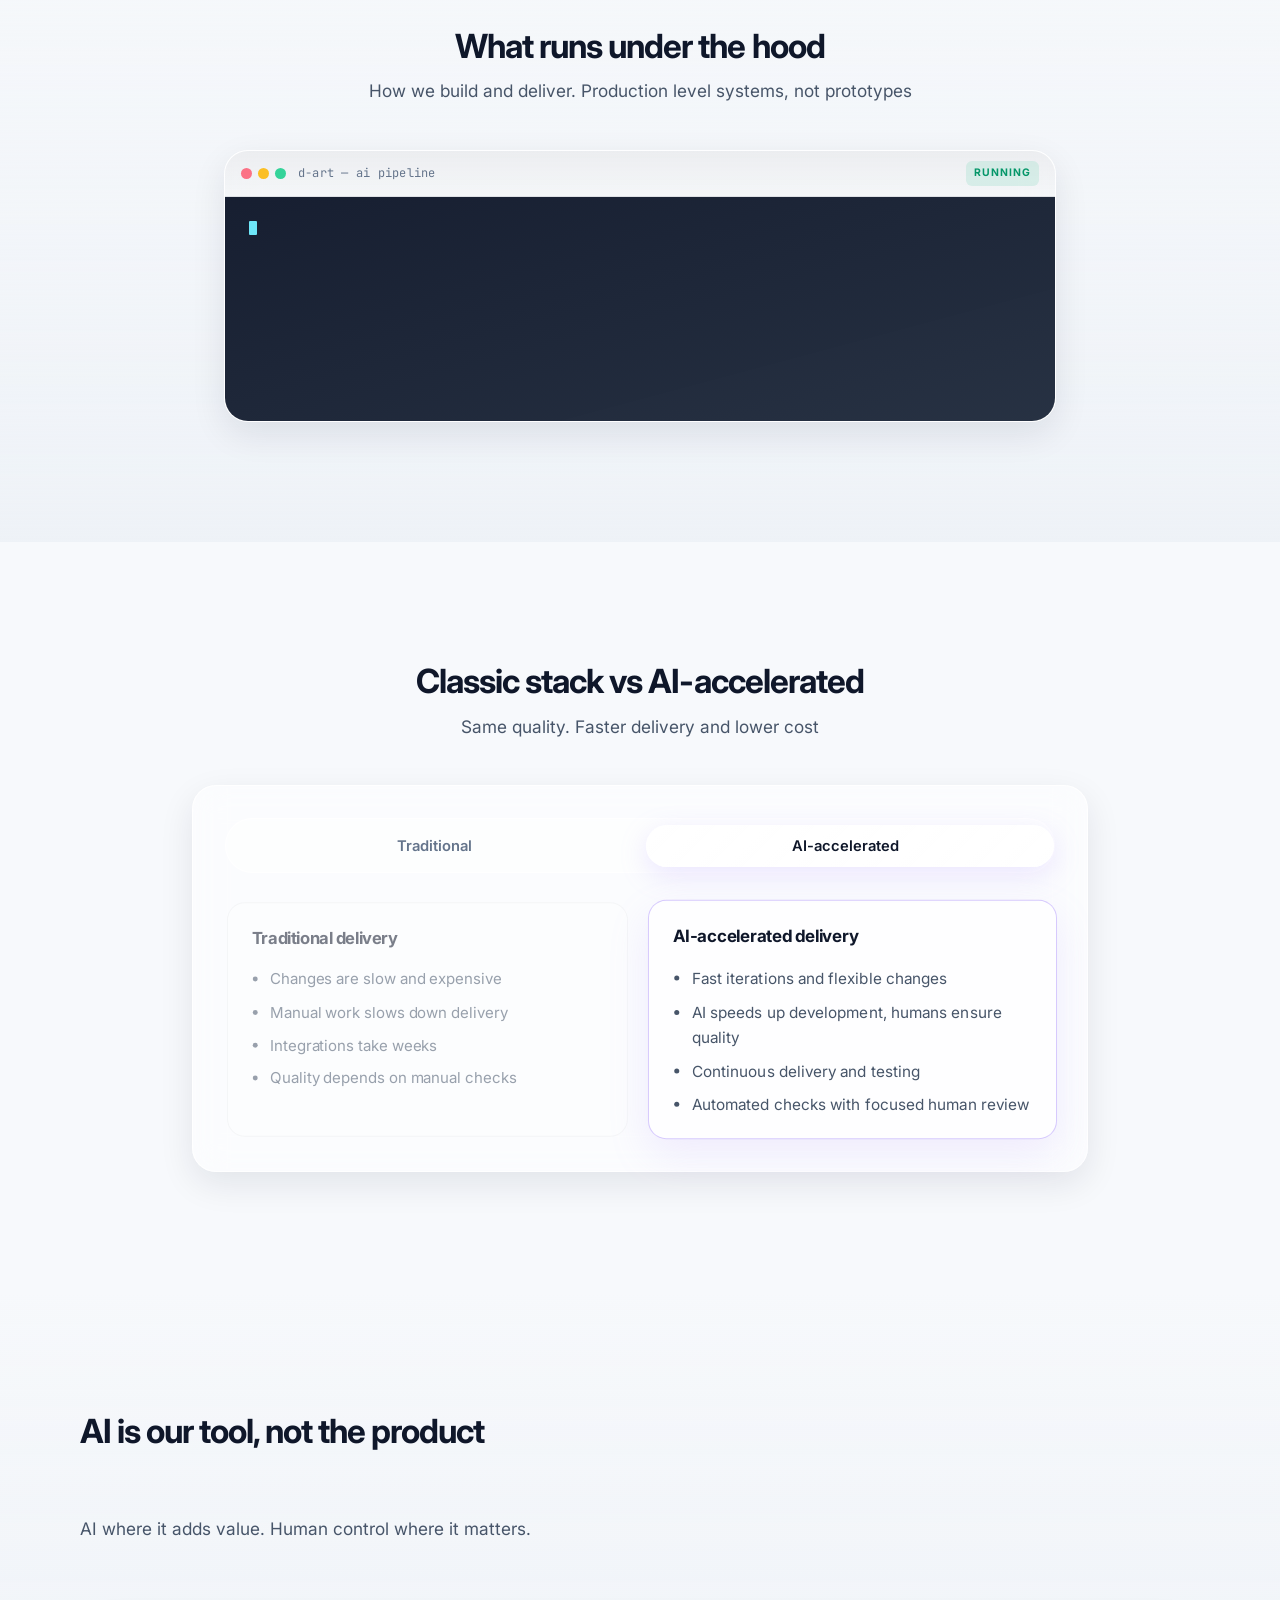
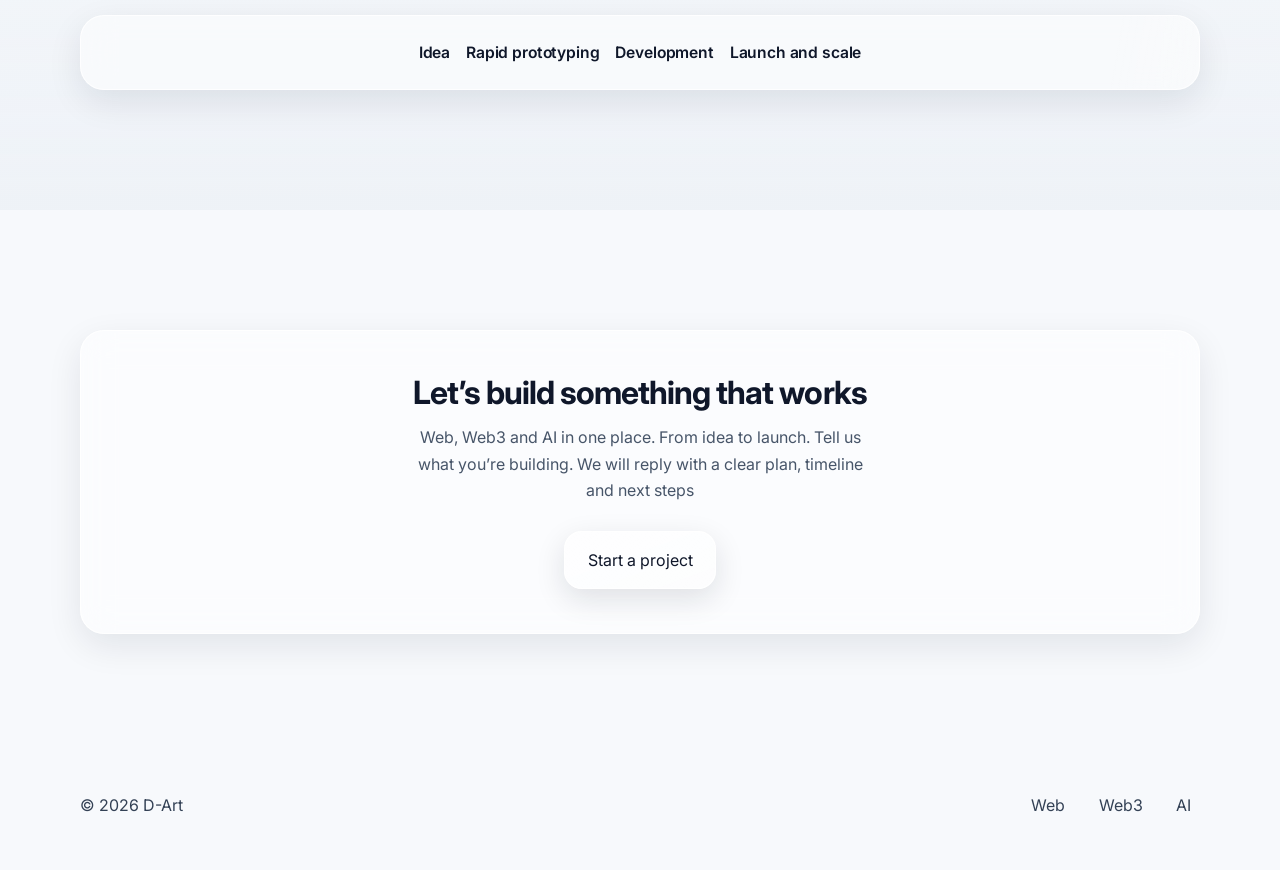
==== commit 17faa1bd: "Add files via upload" ====
--- a/index.html
+++ b/index.html
@@ -15,6 +15,7 @@
       rel="stylesheet"
     />
     <link rel="stylesheet" href="styles.css" />
+    <link rel="stylesheet" href="contact-widget.css" />
   </head>
   <body>
     <div class="site-bg-orb orb-1" data-parallax></div>
@@ -59,9 +60,36 @@
           <p class="description">
             We build systems that grow your business, not just code that “works”
           </p>
-          <a class="btn btn-glass" href="#cta">Start a project</a>
-        </div>
-      </section>
+          <button type="button" class="btn btn-glass" data-cw-start>Start a project</button>
+        </div>
+      </section>
+      
+      <section class="web3-tx-river" aria-hidden="true">
+        <div class="web3-tx-river__fade web3-tx-river__fade--left"></div>
+        <div class="web3-tx-river__fade web3-tx-river__fade--right"></div>
+      
+        <div class="web3-tx-river__row">
+          <div class="web3-tx-river__track">
+            <span class="mono">
+              confirmed 0x7f2a…b91 · ERC-20 transfer · block 19,284,102 · 12 confirmations
+            </span>
+            <span class="mono">
+              tx 0x4a7b…e2 · batch_embed · ok · 12ms · qdrant · commit 0xd41e…03 · router_weights · signed · HITL
+            </span>
+          </div>
+        </div>
+      
+        <div class="web3-tx-river__row web3-tx-river__row--b">
+          <div class="web3-tx-river__track">
+            <span class="mono">
+              conversion +42% · load time 0.9s · SEO optimized · mobile-first UX · Core Web Vitals passed
+            </span>
+            <span class="mono">
+              Growth • Automation • Performance • Revenue • Scale • Systems • 
+          </div>
+        </div>
+      </section>
+
       <section class="section section-diagonal" id="services">
         <div class="container">
           <header class="section-header">
@@ -87,22 +115,7 @@
         </div>
       </section>
 
-         <section class="marquee-auto">
-        <div class="marquee-line">
-          <div class="marquee-content">
-            <span>Growth • Automation • Performance • Revenue • Scale • Systems • </span>
-            <span>Growth • Automation • Performance • Revenue • Scale • Systems • </span>
-            </div>
-        </div>
-      
-        <div class="marquee-line reverse">
-          <div class="marquee-content">
-           <span>Growth • Automation • Performance • Revenue • Scale • Systems • </span>
-            <span>Growth • Automation • Performance • Revenue • Scale • Systems • </span>
-          </div>
-        </div>
-      </section>
-
+  
       <section class="section section-split" id="approach">
         <div class="container">
           <header class="section-header">
@@ -295,7 +308,7 @@
           <p class="final-cta__lead">
             Web, Web3 and AI in one place. From idea to launch. Tell us what you’re building. We will reply with a clear plan, timeline and next steps
           </p>
-          <a href="mailto:hello@d-art.dev" class="btn btn-glass">Start a project</a>
+          <button type="button" class="btn btn-glass" data-cw-start>Start a project</button>
         </div>
       </section>
     </main>
@@ -307,11 +320,15 @@
           <a href="web-development.html">Web</a>
           <a href="web3-development.html">Web3</a>
           <a href="ai-development.html">AI</a>
-          <a href="#cta">Contact</a>
         </div>
       </div>
     </footer>
 
     <script src="script.js"></script>
+    <script
+      src="contact-widget.js"
+      defer
+      data-telegram-url="https://t.me/"
+    ></script>
   </body>
 </html>
--- a/contact-widget.css
+++ b/contact-widget.css
@@ -0,0 +1,302 @@
+/**
+ * D-Art Contact Widget — scoped styles (uses site :root tokens from styles.css).
+ */
+
+#cw-root.cw {
+  --cw-ease: cubic-bezier(0.22, 1, 0.36, 1);
+  --cw-dur: 0.38s;
+  --cw-fab-size: 3.35rem;
+  position: relative;
+  z-index: var(--cw-z, 50);
+  pointer-events: none;
+}
+
+.cw-fab,
+.cw-chat,
+.cw-start-modal {
+  pointer-events: auto;
+}
+
+.cw-backdrop {
+  position: fixed;
+  inset: 0;
+  z-index: 1;
+  background: rgba(15, 23, 42, 0.06);
+  opacity: 0;
+  visibility: hidden;
+  transition:
+    opacity var(--cw-dur) var(--cw-ease),
+    visibility var(--cw-dur) var(--cw-ease);
+  pointer-events: none;
+}
+
+.cw-backdrop--visible {
+  opacity: 1;
+  visibility: visible;
+  pointer-events: auto;
+}
+
+.cw-start-modal {
+  position: fixed;
+  left: 50%;
+  top: 50%;
+  z-index: 2;
+  width: min(22rem, calc(100vw - 2rem));
+  max-height: min(90vh, 32rem);
+  overflow: auto;
+  padding: 1.35rem 1.25rem 1.25rem;
+  border-radius: var(--radius-lg, 24px);
+  box-shadow: var(--shadow-soft, 0 12px 35px rgba(15, 23, 42, 0.09));
+  opacity: 0;
+  visibility: hidden;
+  transform: translate3d(-50%, calc(-50% + 10px), 0) scale(0.98);
+  transition:
+    opacity var(--cw-dur) var(--cw-ease),
+    transform var(--cw-dur) var(--cw-ease),
+    visibility var(--cw-dur) var(--cw-ease);
+  pointer-events: none;
+}
+
+.cw-start-modal--open {
+  opacity: 1;
+  visibility: visible;
+  transform: translate3d(-50%, -50%, 0) scale(1);
+  pointer-events: auto;
+}
+
+.cw-start-modal__title {
+  font-size: 1.1rem;
+  font-weight: 700;
+  letter-spacing: -0.02em;
+  color: var(--text, #0f172a);
+  margin: 0 0 0.5rem;
+  padding-right: 1.75rem;
+}
+
+.cw-start-modal__lead {
+  font-size: 0.9rem;
+  line-height: 1.55;
+  color: var(--muted, #475569);
+  margin: 0 0 1rem;
+}
+
+.cw-start-modal__actions {
+  display: flex;
+  flex-direction: column;
+  gap: 0.55rem;
+}
+
+.cw-start-modal__actions .btn {
+  width: 100%;
+  justify-content: center;
+  text-align: center;
+  font-size: 0.92rem;
+  padding: 0.8rem 1rem;
+}
+
+.cw-start-modal__close {
+  position: absolute;
+  top: 0.55rem;
+  right: 0.55rem;
+  width: 2rem;
+  height: 2rem;
+  border: none;
+  border-radius: 10px;
+  background: rgba(255, 255, 255, 0.5);
+  color: #64748b;
+  font-size: 1.25rem;
+  line-height: 1;
+  cursor: pointer;
+  transition: background 0.2s ease, color 0.2s ease;
+}
+
+.cw-start-modal__close:hover {
+  background: rgba(255, 255, 255, 0.85);
+  color: #0f172a;
+}
+
+.cw-chat {
+  position: fixed;
+  right: max(1rem, env(safe-area-inset-right, 0));
+  bottom: calc(max(1rem, env(safe-area-inset-bottom, 0)) + var(--cw-fab-size) + 0.65rem);
+  z-index: 3;
+  display: flex;
+  flex-direction: column;
+  gap: 0.65rem;
+  width: min(22rem, calc(100vw - 2rem));
+  max-height: min(70vh, 28rem);
+  padding: 1.25rem 1.15rem 1.1rem;
+  border-radius: var(--radius-lg, 24px);
+  box-shadow: var(--shadow-soft, 0 12px 35px rgba(15, 23, 42, 0.09));
+  opacity: 0;
+  visibility: hidden;
+  transform: translate3d(0, 12px, 0) scale(0.98);
+  transition:
+    opacity var(--cw-dur) var(--cw-ease),
+    transform var(--cw-dur) var(--cw-ease),
+    visibility var(--cw-dur) var(--cw-ease);
+  pointer-events: none;
+}
+
+.cw-chat--open {
+  opacity: 1;
+  visibility: visible;
+  transform: translate3d(0, 0, 0) scale(1);
+  pointer-events: auto;
+}
+
+.cw-chat__title {
+  font-size: 1.05rem;
+  font-weight: 700;
+  letter-spacing: -0.02em;
+  color: var(--text, #0f172a);
+  margin: 0;
+  padding-right: 1.75rem;
+}
+
+.cw-chat__hint {
+  font-size: 0.84rem;
+  line-height: 1.5;
+  color: var(--muted, #475569);
+  margin: 0;
+}
+
+.cw-chat__input {
+  width: 100%;
+  min-height: 6.5rem;
+  margin: 0;
+  padding: 0.75rem 0.85rem;
+  border-radius: var(--radius-md, 18px);
+  border: 1px solid rgba(15, 23, 42, 0.1);
+  background: rgba(255, 255, 255, 0.65);
+  color: var(--text, #0f172a);
+  font-family: inherit;
+  font-size: 0.92rem;
+  line-height: 1.5;
+  resize: vertical;
+  transition: border-color 0.2s ease, box-shadow 0.2s ease;
+}
+
+.cw-chat__input::placeholder {
+  color: #94a3b8;
+}
+
+.cw-chat__input:focus {
+  outline: none;
+  border-color: rgba(167, 139, 250, 0.55);
+  box-shadow: 0 0 0 3px rgba(167, 139, 250, 0.2);
+}
+
+.cw-chat__send {
+  align-self: stretch;
+  margin-top: 0.15rem;
+}
+
+.cw-chat__close {
+  position: absolute;
+  top: 0.55rem;
+  right: 0.55rem;
+  width: 2rem;
+  height: 2rem;
+  border: none;
+  border-radius: 10px;
+  background: rgba(255, 255, 255, 0.5);
+  color: #64748b;
+  font-size: 1.25rem;
+  line-height: 1;
+  cursor: pointer;
+  transition: background 0.2s ease, color 0.2s ease;
+}
+
+.cw-chat__close:hover {
+  background: rgba(255, 255, 255, 0.85);
+  color: #0f172a;
+}
+
+.cw-fab {
+  position: fixed;
+  right: max(1rem, env(safe-area-inset-right, 0));
+  bottom: max(1rem, env(safe-area-inset-bottom, 0));
+  z-index: 4;
+  width: var(--cw-fab-size);
+  height: var(--cw-fab-size);
+  padding: 0;
+  border-radius: 50%;
+  display: grid;
+  place-items: center;
+  cursor: pointer;
+  color: #334155;
+  box-shadow: 0 12px 32px rgba(15, 23, 42, 0.14);
+  transition:
+    transform 0.28s var(--cw-ease),
+    box-shadow 0.28s var(--cw-ease);
+}
+
+.cw-fab__icon {
+  display: flex;
+  color: #1e293b;
+}
+
+.cw-fab:hover {
+  box-shadow: 0 16px 38px rgba(167, 139, 250, 0.32);
+}
+
+.cw-fab:active {
+  transform: scale(0.96);
+}
+
+.cw-fab[aria-expanded="true"] {
+  color: #0f172a;
+  box-shadow: 0 14px 36px rgba(167, 139, 250, 0.38);
+}
+
+@keyframes cw-fab-breathe {
+  0%,
+  100% {
+    transform: translateY(0) scale(1);
+    box-shadow: 0 12px 32px rgba(15, 23, 42, 0.14);
+  }
+  50% {
+    transform: translateY(-2px) scale(1.02);
+    box-shadow: 0 16px 38px rgba(167, 139, 250, 0.22);
+  }
+}
+
+#cw-root.cw:not(.cw--reduce-motion) .cw-fab[aria-expanded="false"] {
+  animation: cw-fab-breathe 4.2s ease-in-out infinite;
+}
+
+.visually-hidden {
+  position: absolute;
+  width: 1px;
+  height: 1px;
+  padding: 0;
+  margin: -1px;
+  overflow: hidden;
+  clip: rect(0, 0, 0, 0);
+  white-space: nowrap;
+  border: 0;
+}
+
+.cw--reduce-motion .cw-fab {
+  animation: none !important;
+}
+
+.cw--reduce-motion .cw-chat,
+.cw--reduce-motion .cw-start-modal,
+.cw--reduce-motion .cw-backdrop {
+  transition-duration: 0.01ms !important;
+}
+
+@media (max-width: 380px) {
+  .cw-chat {
+    width: calc(100vw - 1.5rem);
+    right: 0.75rem;
+  }
+}
+
+button.btn.btn-glass {
+  font: inherit;
+  cursor: pointer;
+  color: inherit;
+}
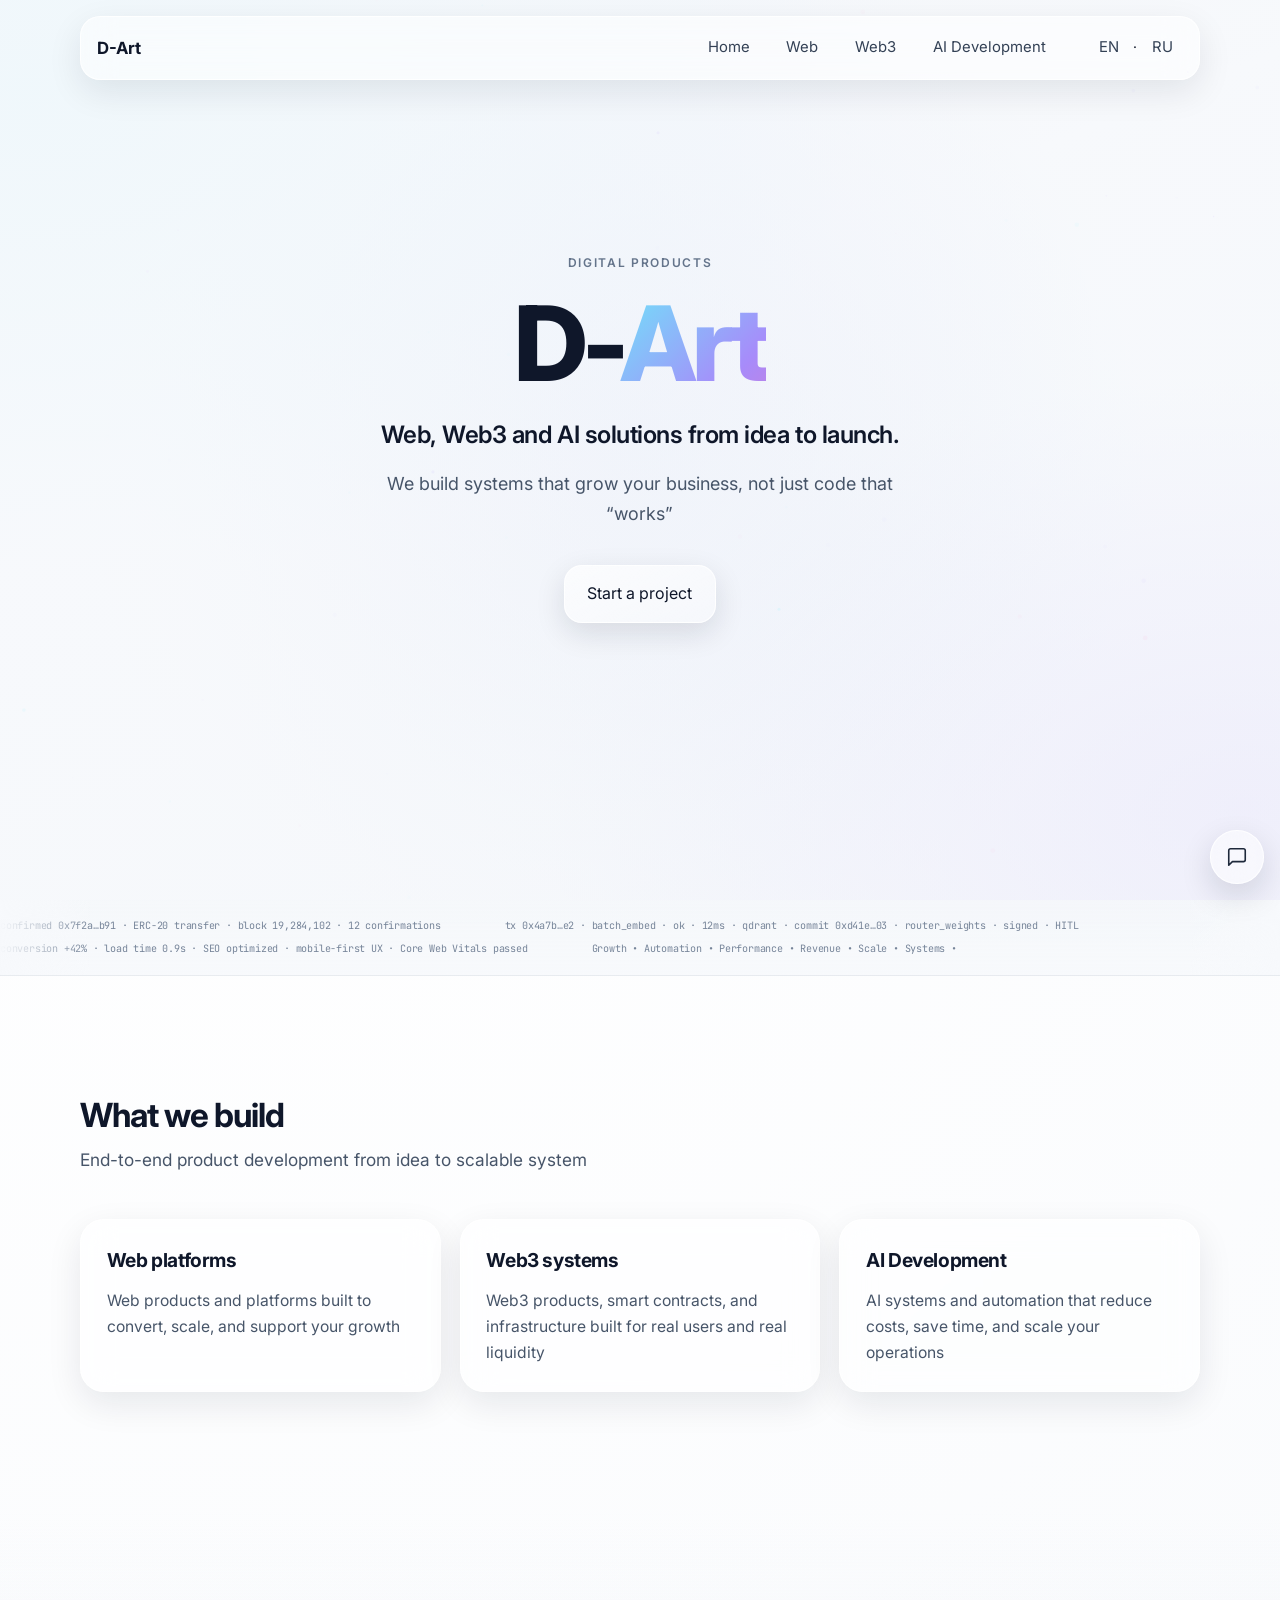
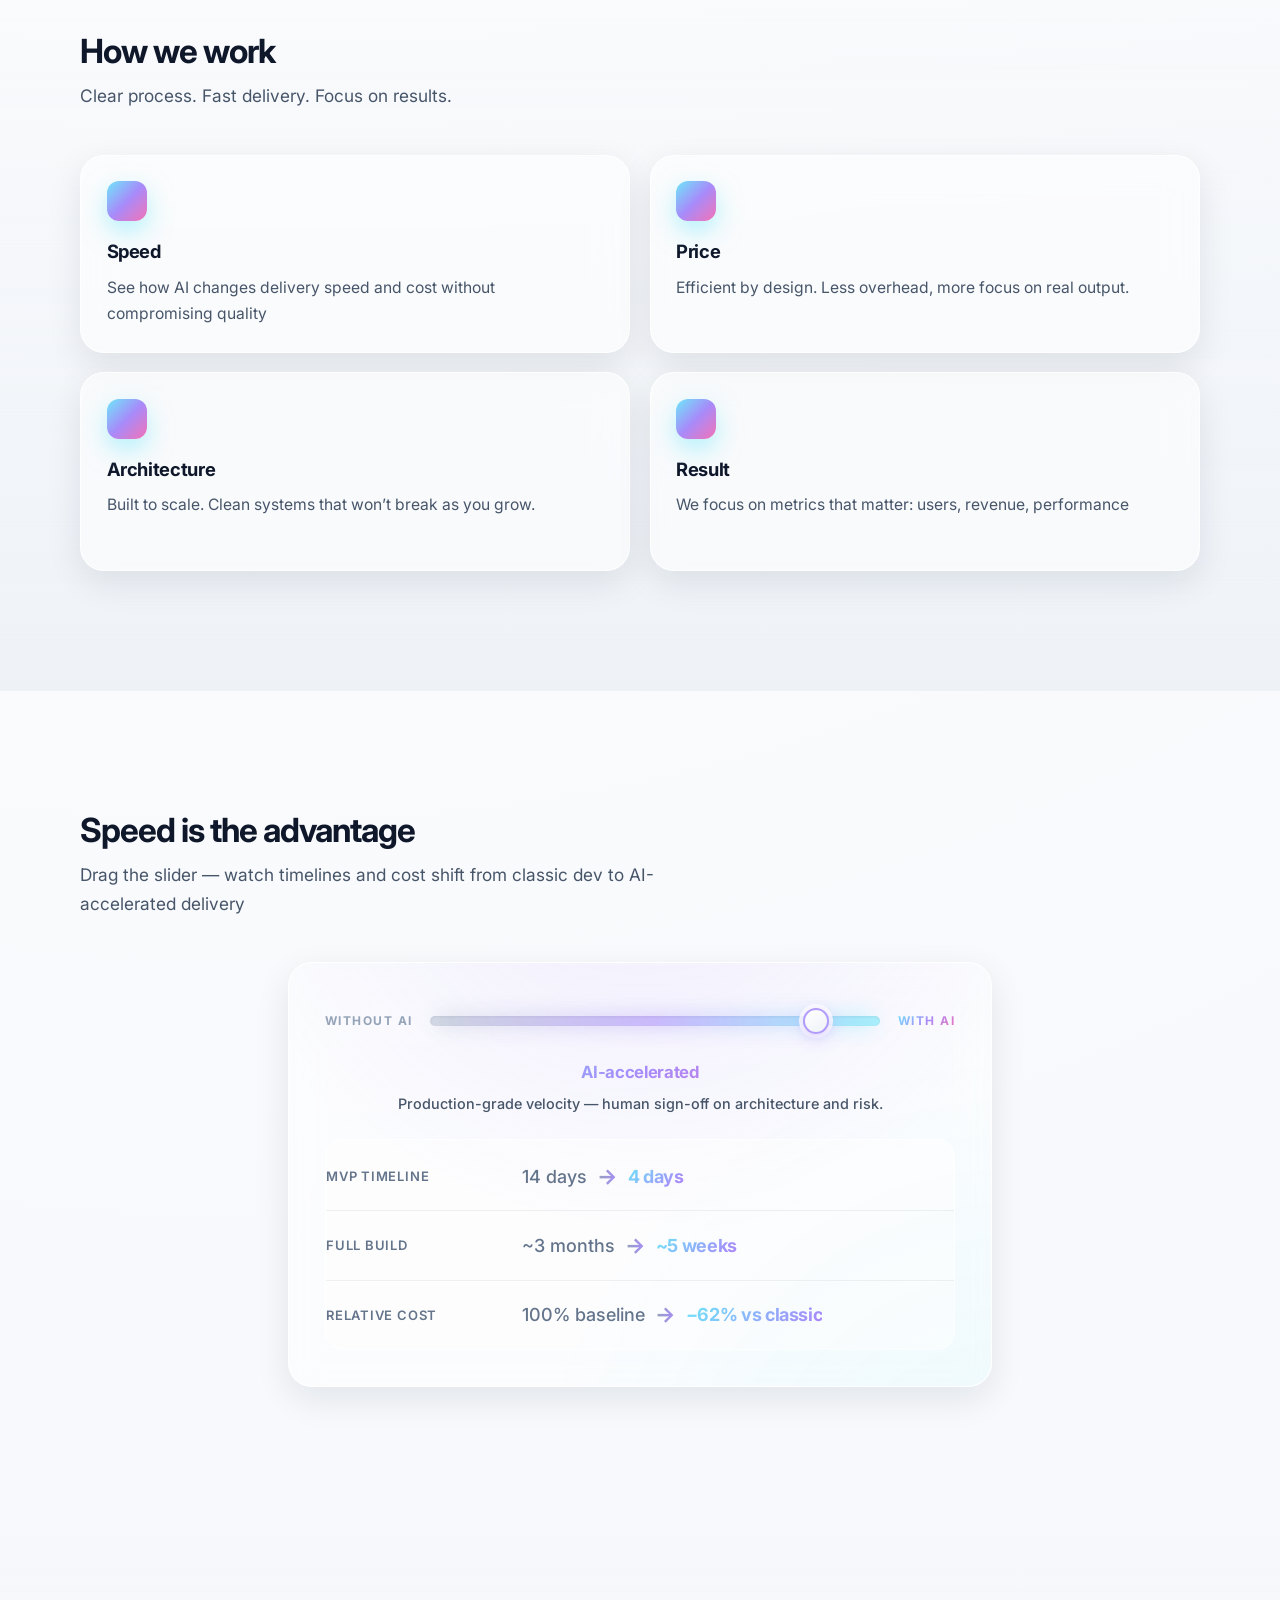
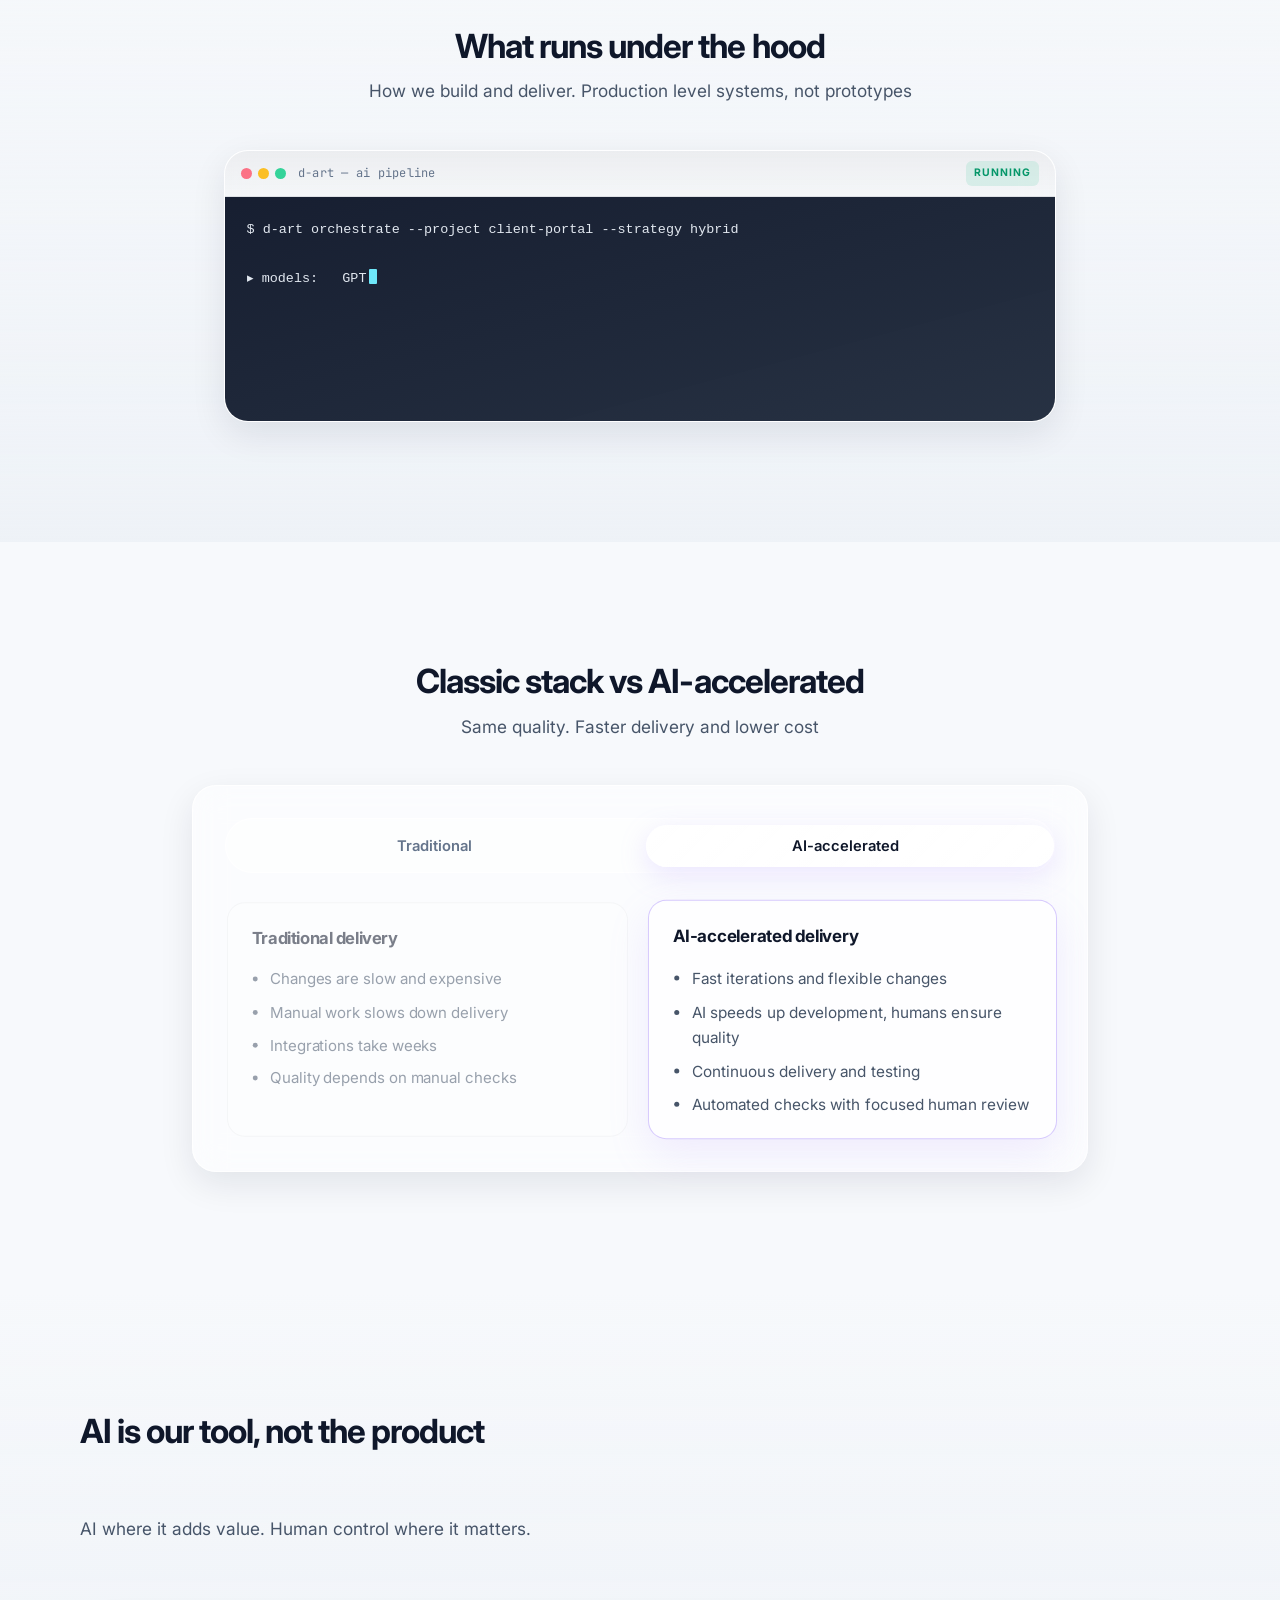
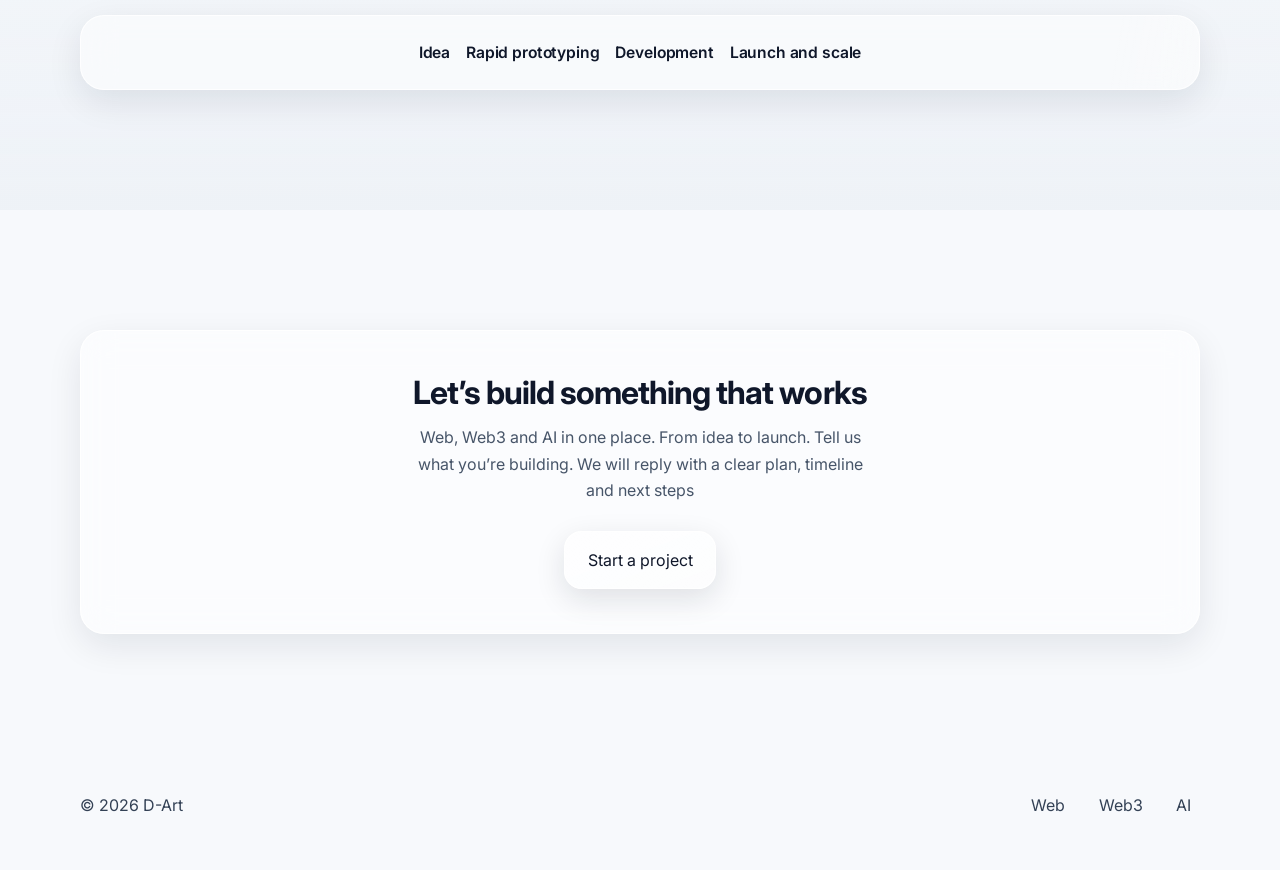
==== commit 01580482: "Add files via upload" ====
--- a/index.html
+++ b/index.html
@@ -40,7 +40,11 @@
         <a href="web-development.html">Web</a>
         <a href="web3-development.html">Web3</a>
         <a href="ai-development.html">AI Development</a>
-        <a href="index.html#cta">Contact</a>
+        <div class="lang-switch" role="group" aria-label="Language">
+          <a href="index.html" class="lang-switch__link lang-switch__link--active" hreflang="en">EN</a>
+          <span class="lang-switch__sep" aria-hidden="true">·</span>
+          <a href="ru/index.html" class="lang-switch__link" hreflang="ru">RU</a>
+        </div>
       </nav>
     </header>
 
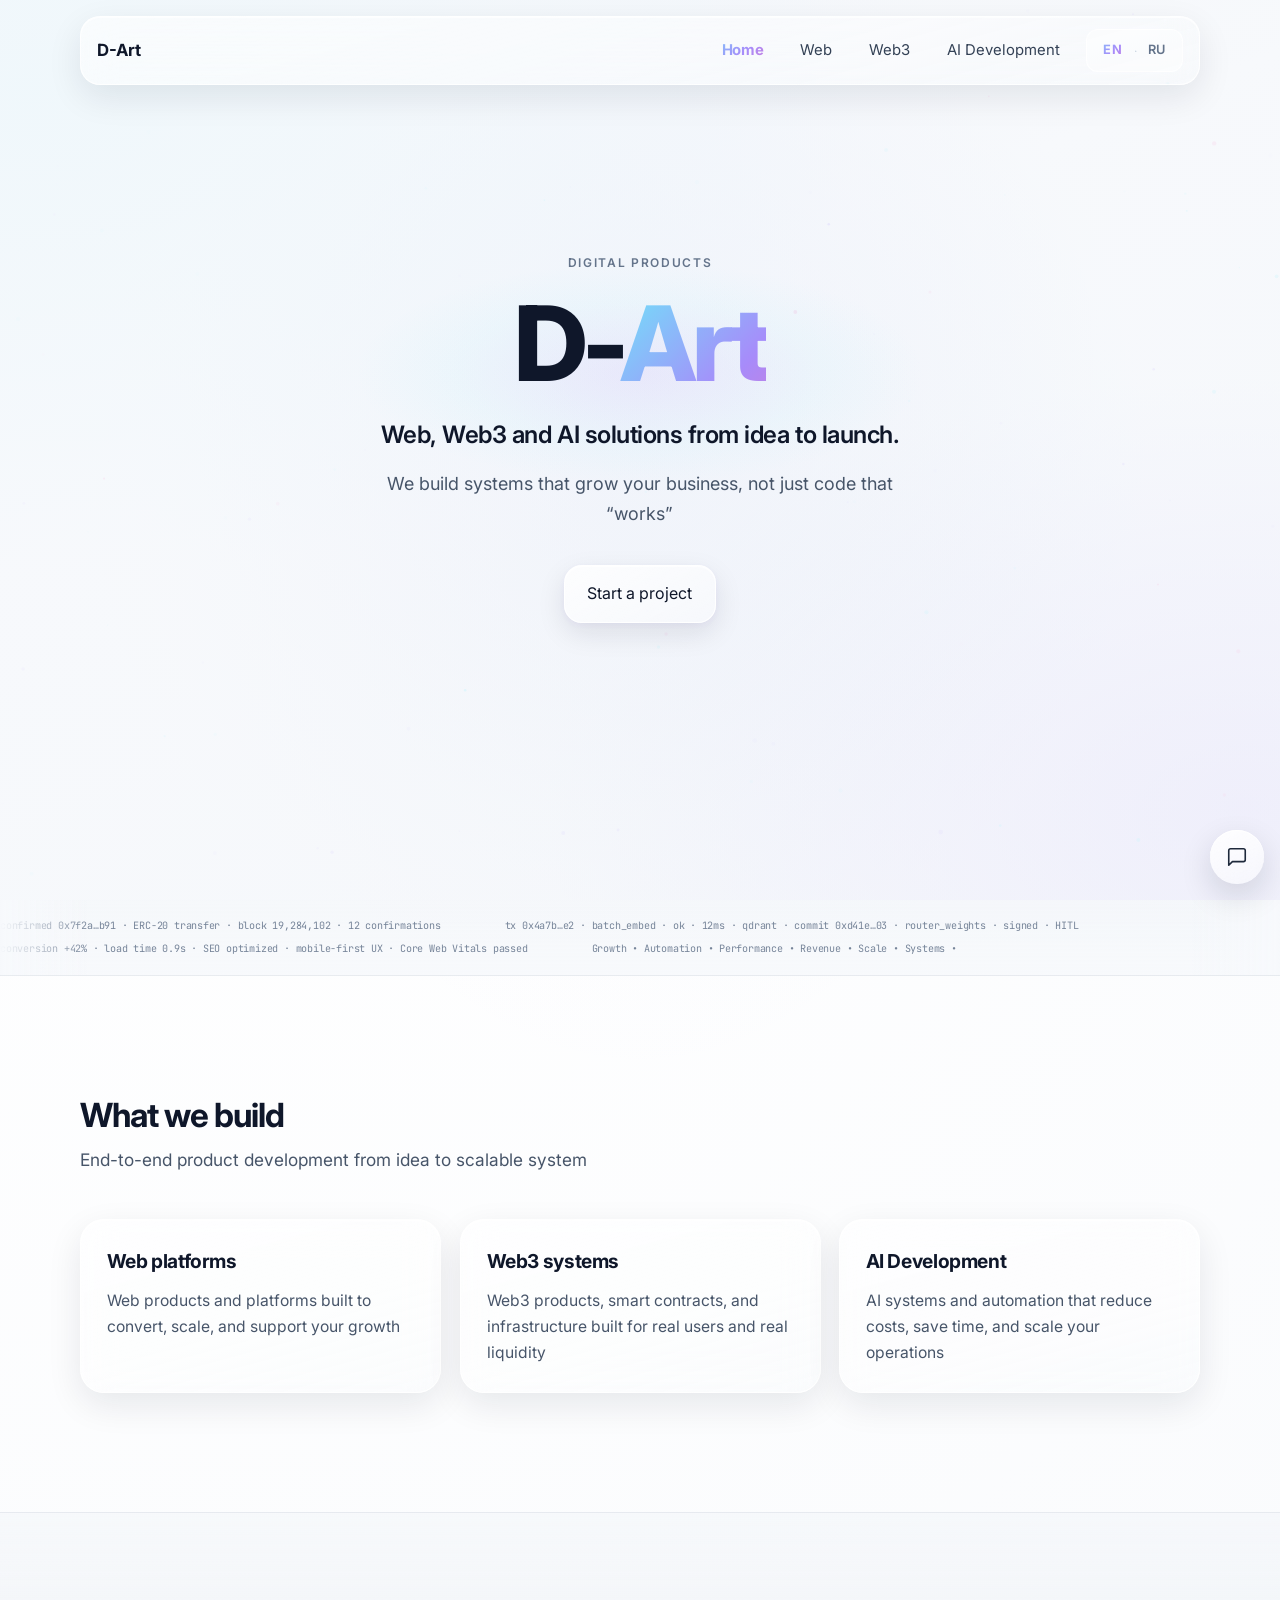
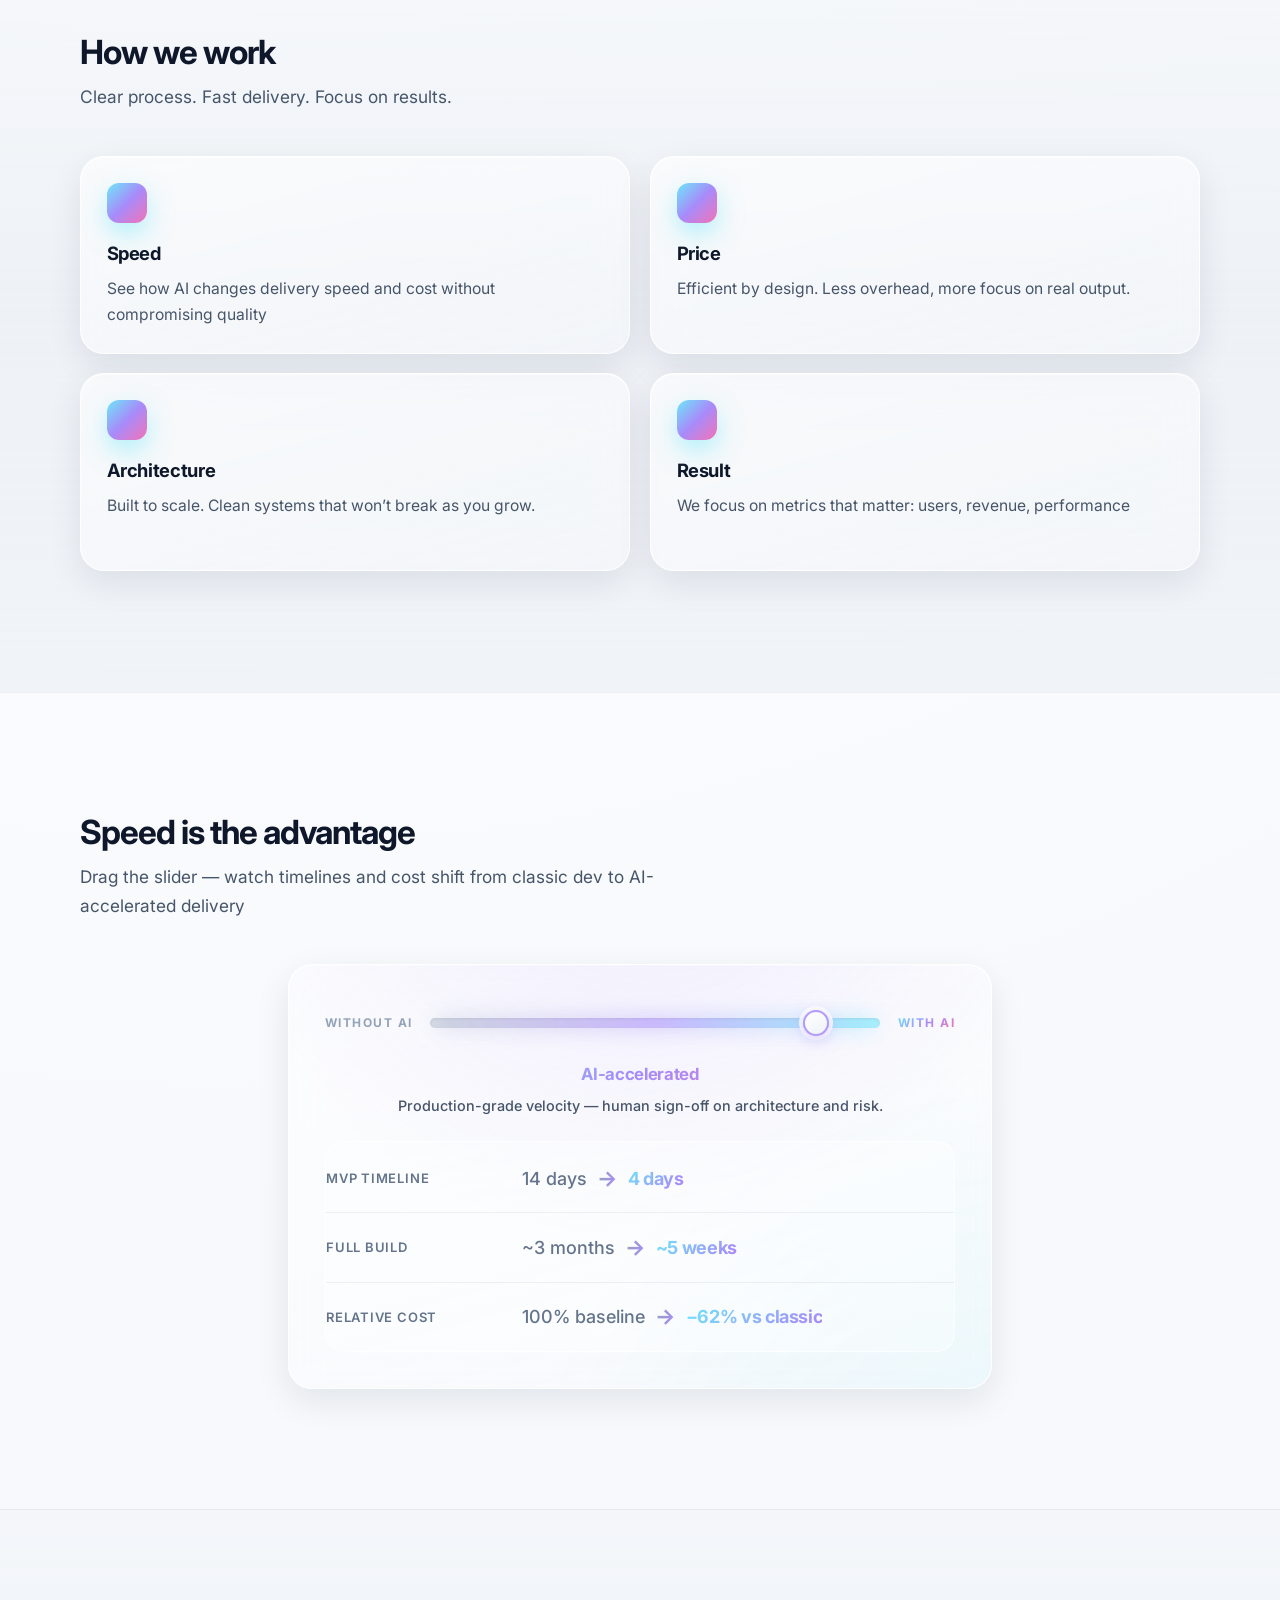
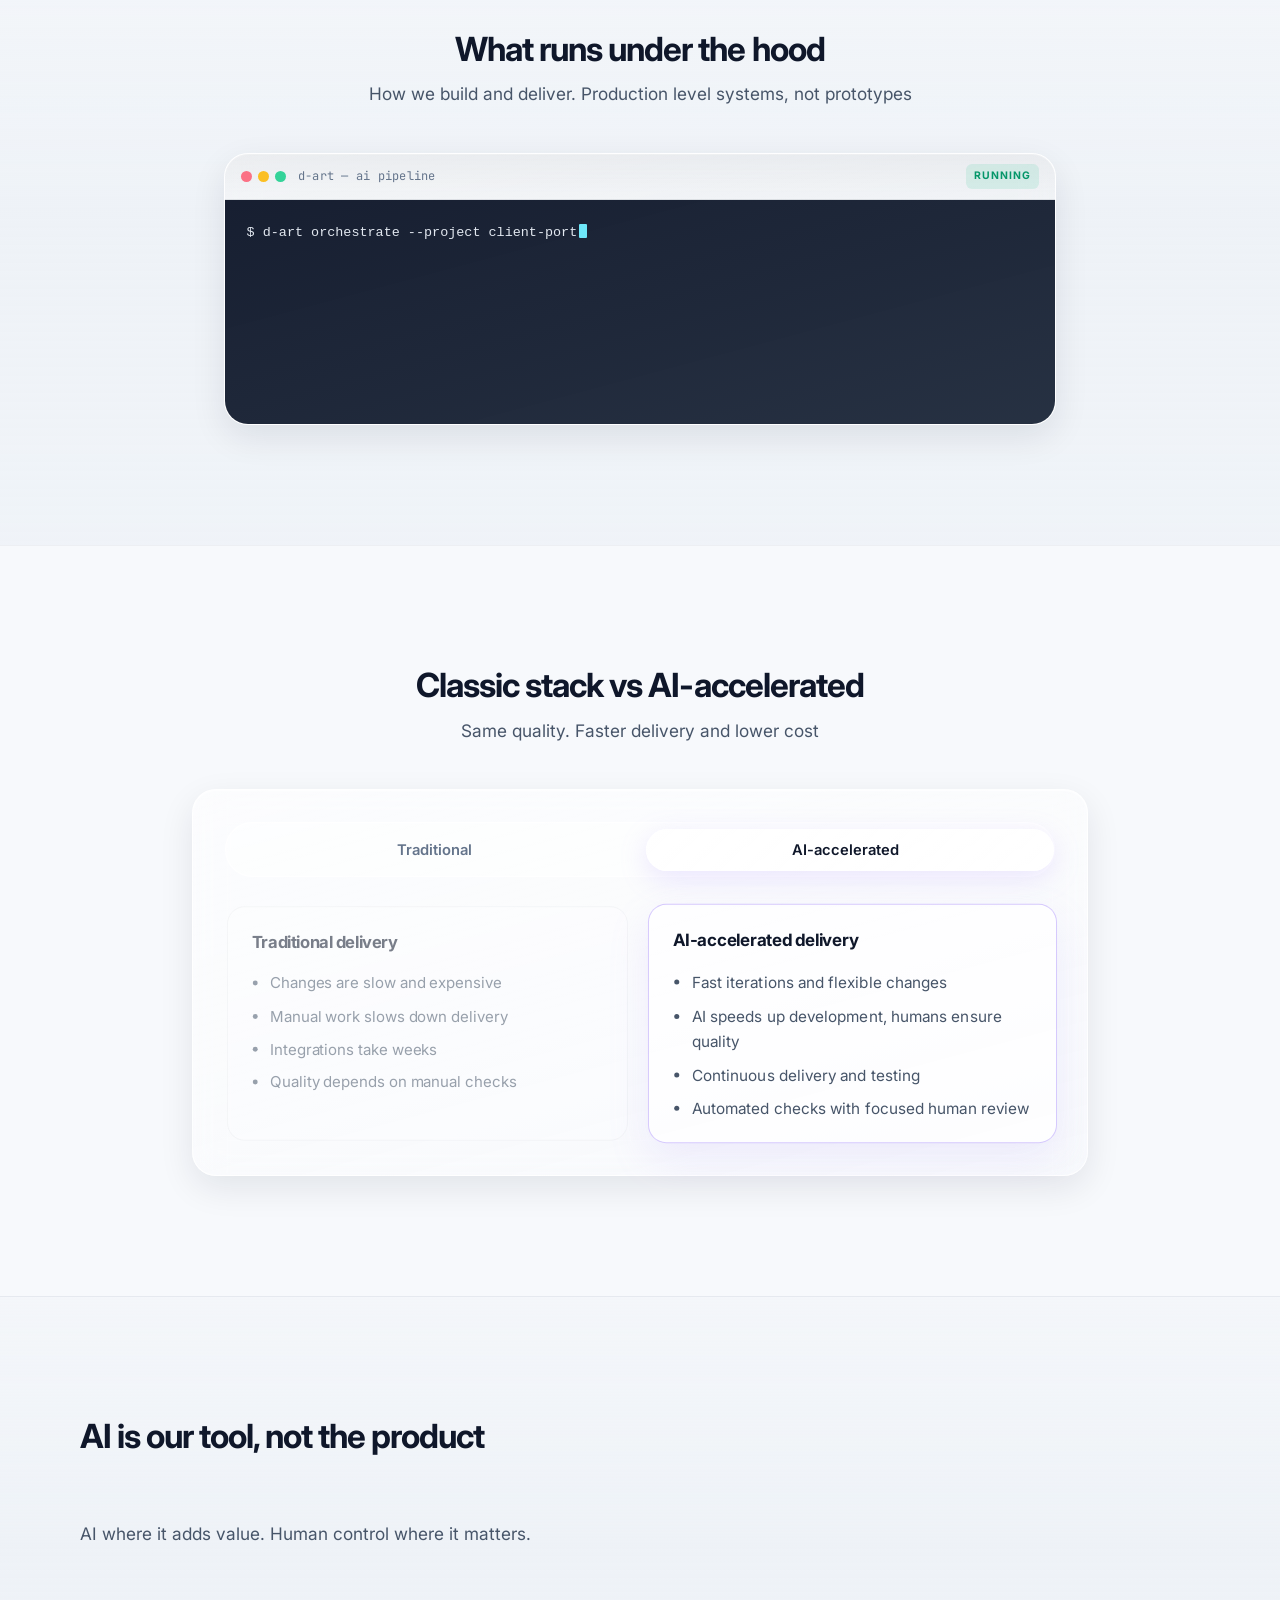
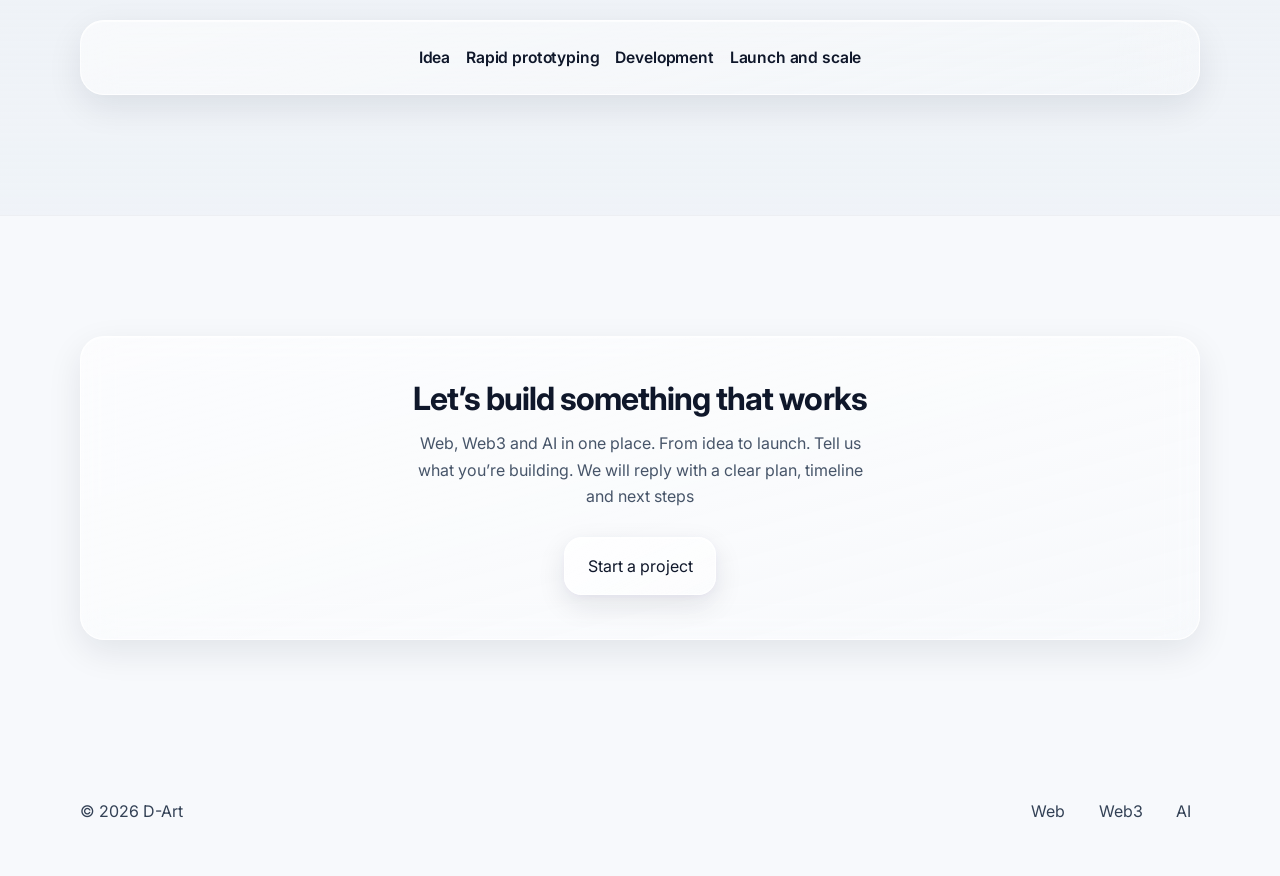
==== commit a7fc6ddb: "Add files via upload" ====
--- a/index.html
+++ b/index.html
@@ -333,6 +333,7 @@
       src="contact-widget.js"
       defer
       data-telegram-url="https://t.me/"
+      data-api-url="http://127.0.0.1:3000"
     ></script>
   </body>
 </html>
--- a/styles.css
+++ b/styles.css
@@ -6,8 +6,16 @@
   --gradient: linear-gradient(135deg, #6ee7f9, #a78bfa, #f472b6);
   --radius-lg: 24px;
   --radius-md: 18px;
+  /* Layered shadows — softer ambient + subtle tint */
   --shadow-soft: 0 12px 35px rgba(15, 23, 42, 0.09);
+  --shadow-elevated:
+    0 2px 4px rgba(15, 23, 42, 0.04),
+    0 12px 28px rgba(15, 23, 42, 0.07),
+    0 28px 56px -16px rgba(167, 139, 250, 0.14);
   --shadow-glow: 0 18px 45px rgba(167, 139, 250, 0.28);
+  --shadow-glow-tight: 0 8px 28px rgba(167, 139, 250, 0.22), 0 2px 8px rgba(110, 231, 249, 0.12);
+  --ease-premium: cubic-bezier(0.22, 1, 0.36, 1);
+  --dur-fast: 0.38s;
 }
 
 * {
@@ -21,7 +29,9 @@
 body {
   margin: 0;
   font-family: "Inter", sans-serif;
-  background: radial-gradient(circle at 20% 10%, #ffffff 0%, var(--bg) 45%),
+  background:
+    radial-gradient(ellipse 120% 80% at 50% -20%, rgba(167, 139, 250, 0.06), transparent 50%),
+    radial-gradient(circle at 20% 10%, #ffffff 0%, var(--bg) 45%),
     var(--bg);
   color: var(--text);
   overflow-x: hidden;
@@ -41,6 +51,10 @@
   outline-offset: 3px;
 }
 
+.lang-switch__link:focus-visible {
+  outline-offset: 2px;
+}
+
 .nav-toggle:focus-visible {
   outline-offset: 2px;
 }
@@ -53,6 +67,11 @@
 .section {
   position: relative;
   padding: clamp(5.5rem, 10vw, 7.5rem) 0;
+}
+
+/* Subtle separation between major bands (structure unchanged) */
+.section + .section {
+  border-top: 1px solid rgba(15, 23, 42, 0.04);
 }
 
 h1,
@@ -94,22 +113,44 @@
 }
 
 .glass {
-  background: rgba(255, 255, 255, 0.52);
-  border: 1px solid rgba(255, 255, 255, 0.8);
+  background: linear-gradient(
+    165deg,
+    rgba(255, 255, 255, 0.58) 0%,
+    rgba(255, 255, 255, 0.42) 55%,
+    rgba(248, 250, 252, 0.38) 100%
+  );
+  border: 1px solid rgba(255, 255, 255, 0.82);
   backdrop-filter: blur(16px);
   -webkit-backdrop-filter: blur(16px);
-  box-shadow: var(--shadow-soft);
+  box-shadow: var(--shadow-soft), inset 0 1px 0 rgba(255, 255, 255, 0.65);
+  transition:
+    transform var(--dur-fast) var(--ease-premium),
+    box-shadow var(--dur-fast) var(--ease-premium),
+    border-color 0.3s ease;
 }
 
 .hover-lift {
-  transition: transform 0.3s ease, box-shadow 0.3s ease, border-color 0.3s ease;
+  transition:
+    transform var(--dur-fast) var(--ease-premium),
+    box-shadow var(--dur-fast) var(--ease-premium),
+    border-color 0.3s ease;
+  will-change: transform;
 }
 
 @media (hover: hover) and (pointer: fine) {
   .hover-lift:hover {
-    transform: translateY(-6px) scale(1.008);
-    box-shadow: var(--shadow-glow);
+    transform: translateY(-7px) scale(1.012);
+    box-shadow: var(--shadow-elevated);
     border-color: rgba(255, 255, 255, 0.95);
+  }
+
+  /* Cards that ship without .hover-lift — same premium lift */
+  .usecase-card.glass:hover,
+  .web3-pillar.glass:hover,
+  .web3-chart-card.glass:hover {
+    transform: translateY(-6px) scale(1.01);
+    box-shadow: var(--shadow-elevated);
+    border-color: rgba(255, 255, 255, 0.92);
   }
 }
 
@@ -122,18 +163,31 @@
   opacity: 0.35;
   z-index: -1;
   pointer-events: none;
+  /* Opacity-only drift — scroll parallax still sets transform inline */
+  animation: orb-breathe 18s ease-in-out infinite alternate;
+}
+
+@keyframes orb-breathe {
+  from {
+    opacity: 0.28;
+  }
+  to {
+    opacity: 0.42;
+  }
 }
 
 .orb-1 {
   top: -100px;
   left: -100px;
   background: #6ee7f9;
+  animation-delay: 0s;
 }
 
 .orb-2 {
   right: -80px;
   bottom: 20%;
   background: #f472b6;
+  animation-delay: -7s;
 }
 
 .topbar {
@@ -170,10 +224,12 @@
 
 .nav {
   display: flex;
+  align-items: center;
+  flex-wrap: wrap;
   gap: 1rem;
 }
 
-.nav a {
+.nav > a {
   color: #334155;
   font-size: 0.93rem;
   padding: 0.45rem 0.65rem;
@@ -181,9 +237,92 @@
   transition: background-color 0.3s ease, color 0.3s ease;
 }
 
-.nav a:hover {
+.nav > a:hover {
   background: rgba(255, 255, 255, 0.85);
   color: var(--text);
+}
+
+.nav > a[aria-current="page"] {
+  background: transparent;
+  font-weight: 700;
+  letter-spacing: -0.02em;
+  background-image: var(--gradient);
+  background-size: 160% auto;
+  background-position: 40% 50%;
+  -webkit-background-clip: text;
+  background-clip: text;
+  color: transparent;
+}
+
+.nav > a[aria-current="page"]:hover {
+  background-color: transparent;
+  background-image: var(--gradient);
+  -webkit-background-clip: text;
+  background-clip: text;
+  color: transparent;
+}
+
+.lang-switch {
+  display: inline-flex;
+  align-items: center;
+  gap: 0.15rem;
+  margin-left: auto;
+  padding: 0.3rem 0.45rem;
+  border-radius: 12px;
+  background: rgba(255, 255, 255, 0.4);
+  border: 1px solid rgba(255, 255, 255, 0.75);
+}
+
+.lang-switch__link {
+  font-size: 0.8rem;
+  font-weight: 600;
+  letter-spacing: 0.04em;
+  padding: 0.35rem 0.55rem;
+  border-radius: 8px;
+  color: #64748b;
+  text-decoration: none;
+  transition: background 0.2s ease, color 0.2s ease;
+}
+
+.lang-switch__link:hover {
+  background: rgba(255, 255, 255, 0.9);
+  color: var(--text);
+}
+
+.lang-switch__link--active {
+  background: transparent;
+  font-weight: 700;
+  letter-spacing: 0.06em;
+  background-image: var(--gradient);
+  background-size: 160% auto;
+  background-position: 40% 50%;
+  -webkit-background-clip: text;
+  background-clip: text;
+  color: transparent;
+}
+
+.lang-switch__link--active:hover {
+  background-color: transparent;
+  background-image: var(--gradient);
+  -webkit-background-clip: text;
+  background-clip: text;
+  color: transparent;
+}
+
+.lang-switch__sep {
+  color: #cbd5e1;
+  font-size: 0.75rem;
+  user-select: none;
+  pointer-events: none;
+}
+
+@media (prefers-reduced-motion: reduce) {
+  .nav > a[aria-current="page"],
+  .nav > a[aria-current="page"]:hover,
+  .lang-switch__link--active,
+  .lang-switch__link--active:hover {
+    background-position: 50% 50%;
+  }
 }
 
 .hero {
@@ -241,7 +380,7 @@
   pointer-events: none;
   z-index: 1;
   /* Слой звёзд поверх градиентного фона */
-  opacity: 0.58;
+  opacity: 0.78;
 }
 
 .hero-overlay {
@@ -315,24 +454,33 @@
   border-radius: var(--radius-md);
   padding: 0.95rem 1.4rem;
   font-weight: 600;
-  transition: transform 0.3s ease, box-shadow 0.3s ease;
+  transition:
+    transform var(--dur-fast) var(--ease-premium),
+    box-shadow var(--dur-fast) var(--ease-premium),
+    filter 0.25s ease,
+    background 0.25s ease;
 }
 
 .btn-glass {
-  border: 1px solid rgba(255, 255, 255, 0.85);
-  background: linear-gradient(160deg, rgba(255, 255, 255, 0.7), rgba(255, 255, 255, 0.34));
-  box-shadow: 0 10px 30px rgba(15, 23, 42, 0.12);
+  border: 1px solid rgba(255, 255, 255, 0.88);
+  background: linear-gradient(155deg, rgba(255, 255, 255, 0.82), rgba(255, 255, 255, 0.38));
+  box-shadow:
+    0 10px 28px rgba(15, 23, 42, 0.1),
+    0 2px 6px rgba(167, 139, 250, 0.08),
+    inset 0 1px 0 rgba(255, 255, 255, 0.75);
 }
 
 @media (hover: hover) and (pointer: fine) {
   .btn-glass:hover {
-    transform: translateY(-4px);
-    box-shadow: 0 16px 35px rgba(167, 139, 250, 0.35);
+    transform: translateY(-3px);
+    filter: brightness(1.03);
+    box-shadow: var(--shadow-glow-tight);
   }
 }
 
 .btn-glass:active {
-  transform: scale(0.98);
+  transform: scale(0.97) translateY(0);
+  box-shadow: 0 6px 18px rgba(15, 23, 42, 0.12);
 }
 
 .section-diagonal::before,
@@ -397,7 +545,12 @@
 }
 
 .section-split {
-  background: linear-gradient(180deg, transparent 0%, var(--bg-secondary) 100%);
+  background: linear-gradient(
+    180deg,
+    rgba(238, 242, 247, 0.35) 0%,
+    var(--bg-secondary) 48%,
+    rgba(238, 242, 247, 0.85) 100%
+  );
 }
 
 .approach-grid {
@@ -430,6 +583,16 @@
   background: var(--gradient);
   filter: blur(0.2px);
   box-shadow: 0 10px 25px rgba(110, 231, 249, 0.5);
+  transition:
+    transform var(--dur-fast) var(--ease-premium),
+    box-shadow 0.35s ease;
+}
+
+@media (hover: hover) and (pointer: fine) {
+  .approach-item:hover .icon-glow {
+    transform: scale(1.06) rotate(-2deg);
+    box-shadow: 0 12px 28px rgba(167, 139, 250, 0.45);
+  }
 }
 
 .approach-item h3 {
@@ -1229,9 +1392,17 @@
     pointer-events: auto;
   }
 
-  .nav a {
+  .nav > a {
     padding: 0.75rem 1rem;
     border-radius: 14px;
+  }
+
+  .nav .lang-switch {
+    margin-left: 0;
+    margin-top: 0.35rem;
+    width: 100%;
+    justify-content: center;
+    box-sizing: border-box;
   }
 
   .pipeline {
@@ -2694,6 +2865,16 @@
   margin-bottom: 1rem;
   flex-shrink: 0;
   box-shadow: 0 10px 30px rgba(167, 139, 250, 0.28);
+  transition:
+    transform var(--dur-fast) var(--ease-premium),
+    box-shadow 0.35s ease;
+}
+
+@media (hover: hover) and (pointer: fine) {
+  .ai-feature-card:hover .ai-feature-card__mark {
+    transform: scale(1.07) rotate(-2deg);
+    box-shadow: 0 14px 34px rgba(167, 139, 250, 0.42);
+  }
 }
 
 .ai-feature-card__mark--b {
@@ -3265,32 +3446,6 @@
   text-align: center;
 }
 
-.lang-switch {
-  display: flex;
-  gap: 0.25rem;
-  align-items: center;
-  margin-left: 1rem;
-  font-size: 0.85rem;
-}
-
-.lang-link {
-  padding: 0.25rem 0.4rem;
-  border-radius: 8px;
-  transition: background 0.2s;
-}
-
-.lang-link.active {
-  background: rgba(255,255,255,0.9);
-  font-weight: 600;
-}
-
-@media (max-width: 1023px) {
-  .lang-switch {
-    margin-left: auto;
-    margin-right: 1rem;
-  }
-}
-
 /* Large desktop: slightly wider measure, aligned chrome */
 @media (min-width: 1440px) {
   .container {
@@ -3327,4 +3482,186 @@
     max-width: none;
     justify-self: stretch;
   }
+}
+
+/* =============================================================================
+   Premium polish — micro-interactions, scroll reveals, hero entrance
+   (layout/structure unchanged; respects prefers-reduced-motion via .reduce-ui-motion)
+   ============================================================================= */
+
+@keyframes dart-fade-up {
+  from {
+    opacity: 0;
+    transform: translate3d(0, 18px, 0);
+  }
+  to {
+    opacity: 1;
+    transform: translate3d(0, 0, 0);
+  }
+}
+
+html:not(.reduce-ui-motion) body.site-ui-ready .hero .hero-content > *,
+html:not(.reduce-ui-motion) body.site-ui-ready .page-hero__inner > * {
+  animation: dart-fade-up 0.62s var(--ease-premium) both;
+}
+
+html:not(.reduce-ui-motion) body.site-ui-ready .hero .hero-content > *:nth-child(1),
+html:not(.reduce-ui-motion) body.site-ui-ready .page-hero__inner > *:nth-child(1) {
+  animation-delay: 0.03s;
+}
+html:not(.reduce-ui-motion) body.site-ui-ready .hero .hero-content > *:nth-child(2),
+html:not(.reduce-ui-motion) body.site-ui-ready .page-hero__inner > *:nth-child(2) {
+  animation-delay: 0.09s;
+}
+html:not(.reduce-ui-motion) body.site-ui-ready .hero .hero-content > *:nth-child(3),
+html:not(.reduce-ui-motion) body.site-ui-ready .page-hero__inner > *:nth-child(3) {
+  animation-delay: 0.15s;
+}
+html:not(.reduce-ui-motion) body.site-ui-ready .hero .hero-content > *:nth-child(4),
+html:not(.reduce-ui-motion) body.site-ui-ready .page-hero__inner > *:nth-child(4) {
+  animation-delay: 0.2s;
+}
+html:not(.reduce-ui-motion) body.site-ui-ready .hero .hero-content > *:nth-child(5),
+html:not(.reduce-ui-motion) body.site-ui-ready .page-hero__inner > *:nth-child(5) {
+  animation-delay: 0.25s;
+}
+html:not(.reduce-ui-motion) body.site-ui-ready .hero .hero-content > *:nth-child(6),
+html:not(.reduce-ui-motion) body.site-ui-ready .page-hero__inner > *:nth-child(6) {
+  animation-delay: 0.3s;
+}
+
+/* Subtle focal glow behind hero copy (does not affect layout) */
+.hero .hero-content::before {
+  content: "";
+  position: absolute;
+  left: 50%;
+  top: 35%;
+  width: min(120%, 36rem);
+  height: min(70%, 14rem);
+  transform: translate(-50%, -50%);
+  background: radial-gradient(
+    ellipse at center,
+    rgba(167, 139, 250, 0.14) 0%,
+    rgba(110, 231, 249, 0.06) 45%,
+    transparent 70%
+  );
+  pointer-events: none;
+  z-index: -1;
+  opacity: 0.85;
+}
+
+@media (prefers-reduced-motion: reduce) {
+  .site-bg-orb {
+    animation: none;
+    opacity: 0.34;
+  }
+
+  body.site-ui-ready .hero .hero-content > *,
+  body.site-ui-ready .page-hero__inner > * {
+    animation: none !important;
+  }
+}
+
+html.reduce-ui-motion main > section:not(.hero):not(.page-hero) .glass,
+html.reduce-ui-motion main > section:not(.hero):not(.page-hero) .section-header {
+  opacity: 1 !important;
+  transform: none !important;
+  transition: none !important;
+}
+
+/* Scroll-driven section reveals: content below the fold */
+main > section:not(.hero):not(.page-hero):not(.section-inview) .glass,
+main > section:not(.hero):not(.page-hero):not(.section-inview) .section-header {
+  opacity: 0;
+  transform: translate3d(0, 20px, 0);
+  transition:
+    opacity 0.45s var(--ease-premium),
+    transform 0.5s var(--ease-premium);
+}
+
+main > section:not(.hero):not(.page-hero).section-inview .glass,
+main > section:not(.hero):not(.page-hero).section-inview .section-header {
+  opacity: 1;
+  transform: translate3d(0, 0, 0);
+}
+
+/* Staggered grid reveals (fast, responsive steps) */
+main > section.section-inview .services-grid > *:nth-child(1),
+main > section.section-inview .approach-grid > *:nth-child(1),
+main > section.section-inview .types-grid > *:nth-child(1),
+main > section.section-inview .usecases-grid > *:nth-child(1),
+main > section.section-inview .work-grid > *:nth-child(1),
+main > section.section-inview .web3-pillar-grid > *:nth-child(1),
+main > section.section-inview .web3-build-grid > *:nth-child(1),
+main > section.section-inview .ai-build-grid > *:nth-child(1),
+main > section.section-inview .integrations-build-grid > *:nth-child(1) {
+  transition-delay: 0.03s;
+}
+main > section.section-inview .services-grid > *:nth-child(2),
+main > section.section-inview .approach-grid > *:nth-child(2),
+main > section.section-inview .types-grid > *:nth-child(2),
+main > section.section-inview .usecases-grid > *:nth-child(2),
+main > section.section-inview .work-grid > *:nth-child(2),
+main > section.section-inview .web3-pillar-grid > *:nth-child(2),
+main > section.section-inview .web3-build-grid > *:nth-child(2),
+main > section.section-inview .ai-build-grid > *:nth-child(2),
+main > section.section-inview .integrations-build-grid > *:nth-child(2) {
+  transition-delay: 0.08s;
+}
+main > section.section-inview .services-grid > *:nth-child(3),
+main > section.section-inview .approach-grid > *:nth-child(3),
+main > section.section-inview .types-grid > *:nth-child(3),
+main > section.section-inview .usecases-grid > *:nth-child(3),
+main > section.section-inview .work-grid > *:nth-child(3),
+main > section.section-inview .web3-pillar-grid > *:nth-child(3),
+main > section.section-inview .web3-build-grid > *:nth-child(3),
+main > section.section-inview .ai-build-grid > *:nth-child(3),
+main > section.section-inview .integrations-build-grid > *:nth-child(3) {
+  transition-delay: 0.13s;
+}
+main > section.section-inview .services-grid > *:nth-child(4),
+main > section.section-inview .approach-grid > *:nth-child(4),
+main > section.section-inview .types-grid > *:nth-child(4),
+main > section.section-inview .usecases-grid > *:nth-child(4),
+main > section.section-inview .work-grid > *:nth-child(4),
+main > section.section-inview .web3-pillar-grid > *:nth-child(4),
+main > section.section-inview .web3-build-grid > *:nth-child(4),
+main > section.section-inview .ai-build-grid > *:nth-child(4),
+main > section.section-inview .integrations-build-grid > *:nth-child(4) {
+  transition-delay: 0.18s;
+}
+main > section.section-inview .types-grid > *:nth-child(5),
+main > section.section-inview .integrations-build-grid > *:nth-child(5) {
+  transition-delay: 0.23s;
+}
+main > section.section-inview .integrations-build-grid > *:nth-child(6) {
+  transition-delay: 0.28s;
+}
+
+/* Stack grids (Web3 / AI stack blocks) */
+main > section.section-inview .stack-grid > *:nth-child(1) {
+  transition-delay: 0.04s;
+}
+main > section.section-inview .stack-grid > *:nth-child(2) {
+  transition-delay: 0.09s;
+}
+main > section.section-inview .stack-grid > *:nth-child(3) {
+  transition-delay: 0.14s;
+}
+main > section.section-inview .stack-grid > *:nth-child(4) {
+  transition-delay: 0.19s;
+}
+
+/* Topbar: light lift on scroll implied by glass — subtle link motion */
+@media (hover: hover) and (pointer: fine) {
+  .topbar .nav > a {
+    transition:
+      transform 0.22s var(--ease-premium),
+      background-color 0.25s ease,
+      color 0.25s ease;
+  }
+
+  .topbar .nav > a:hover {
+    transform: translateY(-1px);
+  }
 }
--- a/contact-widget.css
+++ b/contact-widget.css
@@ -1,10 +1,11 @@
 /**
- * D-Art Contact Widget — scoped styles (uses site :root tokens from styles.css).
+ * D-Art Contact Widget — модалка заявки + плавающий AI-чат (glass, как на сайте).
  */
 
 #cw-root.cw {
   --cw-ease: cubic-bezier(0.22, 1, 0.36, 1);
   --cw-dur: 0.38s;
+  --cw-dur-chat: 0.48s;
   --cw-fab-size: 3.35rem;
   position: relative;
   z-index: var(--cw-z, 50);
@@ -21,7 +22,9 @@
   position: fixed;
   inset: 0;
   z-index: 1;
-  background: rgba(15, 23, 42, 0.06);
+  background: rgba(15, 23, 42, 0.12);
+  backdrop-filter: blur(4px);
+  -webkit-backdrop-filter: blur(4px);
   opacity: 0;
   visibility: hidden;
   transition:
@@ -40,16 +43,27 @@
   position: fixed;
   left: 50%;
   top: 50%;
-  z-index: 2;
-  width: min(22rem, calc(100vw - 2rem));
-  max-height: min(90vh, 32rem);
+  z-index: 3;
+  width: min(26rem, calc(100vw - 2rem));
+  max-height: min(92vh, 36rem);
   overflow: auto;
-  padding: 1.35rem 1.25rem 1.25rem;
+  padding: 1.5rem 1.35rem 1.35rem;
   border-radius: var(--radius-lg, 24px);
-  box-shadow: var(--shadow-soft, 0 12px 35px rgba(15, 23, 42, 0.09));
+  box-shadow:
+    var(--shadow-elevated, 0 12px 35px rgba(15, 23, 42, 0.09)),
+    inset 0 1px 0 rgba(255, 255, 255, 0.75);
+  background: linear-gradient(
+    165deg,
+    rgba(255, 255, 255, 0.62) 0%,
+    rgba(255, 255, 255, 0.48) 50%,
+    rgba(248, 250, 252, 0.42) 100%
+  );
+  border: 1px solid rgba(255, 255, 255, 0.88);
+  backdrop-filter: blur(18px);
+  -webkit-backdrop-filter: blur(18px);
   opacity: 0;
   visibility: hidden;
-  transform: translate3d(-50%, calc(-50% + 10px), 0) scale(0.98);
+  transform: translate3d(-50%, calc(-50% + 14px), 0) scale(0.98);
   transition:
     opacity var(--cw-dur) var(--cw-ease),
     transform var(--cw-dur) var(--cw-ease),
@@ -65,77 +79,232 @@
 }
 
 .cw-start-modal__title {
-  font-size: 1.1rem;
-  font-weight: 700;
-  letter-spacing: -0.02em;
+  font-size: 1.2rem;
+  font-weight: 800;
+  letter-spacing: -0.03em;
   color: var(--text, #0f172a);
-  margin: 0 0 0.5rem;
-  padding-right: 1.75rem;
+  margin: 0 0 0.45rem;
+  padding-right: 2rem;
+  line-height: 1.2;
 }
 
 .cw-start-modal__lead {
   font-size: 0.9rem;
   line-height: 1.55;
   color: var(--muted, #475569);
-  margin: 0 0 1rem;
-}
-
-.cw-start-modal__actions {
+  margin: 0 0 1.15rem;
+}
+
+.cw-start-form {
+  margin: 0;
+}
+
+.cw-start-form__fields {
   display: flex;
   flex-direction: column;
-  gap: 0.55rem;
-}
-
-.cw-start-modal__actions .btn {
+  gap: 0;
+}
+
+.cw-field {
+  margin-bottom: 1rem;
+}
+
+.cw-field__label {
+  display: block;
+  font-size: 0.8rem;
+  font-weight: 600;
+  letter-spacing: 0.02em;
+  color: #334155;
+  margin-bottom: 0.4rem;
+}
+
+.cw-input {
+  width: 100%;
+  margin: 0;
+  padding: 0.78rem 0.95rem;
+  border-radius: var(--radius-md, 18px);
+  border: 1px solid rgba(15, 23, 42, 0.1);
+  background: rgba(255, 255, 255, 0.72);
+  color: var(--text, #0f172a);
+  font-family: inherit;
+  font-size: 0.95rem;
+  line-height: 1.45;
+  transition:
+    border-color 0.2s ease,
+    box-shadow 0.2s ease,
+    background 0.2s ease;
+  box-sizing: border-box;
+}
+
+.cw-input::placeholder {
+  color: #94a3b8;
+}
+
+.cw-input:focus {
+  outline: none;
+  border-color: rgba(167, 139, 250, 0.55);
+  box-shadow: 0 0 0 3px rgba(167, 139, 250, 0.18);
+  background: rgba(255, 255, 255, 0.92);
+}
+
+.cw-input--invalid {
+  border-color: rgba(239, 68, 68, 0.55);
+}
+
+.cw-field__error {
+  display: block;
+  min-height: 1.15rem;
+  margin-top: 0.35rem;
+  font-size: 0.78rem;
+  line-height: 1.35;
+  color: #dc2626;
+}
+
+.cw-form__error {
+  margin: 0 0 0.75rem;
+  padding: 0.55rem 0.65rem;
+  border-radius: 12px;
+  font-size: 0.82rem;
+  line-height: 1.45;
+  color: #991b1b;
+  background: rgba(254, 226, 226, 0.65);
+  border: 1px solid rgba(252, 165, 165, 0.5);
+}
+
+.cw-start-form__submit {
   width: 100%;
   justify-content: center;
+  margin-top: 0.25rem;
+  padding: 0.92rem 1.2rem;
+  font-size: 0.95rem;
+  font-weight: 600;
+}
+
+.cw-start-form__submit:disabled {
+  opacity: 0.72;
+  cursor: not-allowed;
+}
+
+.cw-start-form__success {
   text-align: center;
-  font-size: 0.92rem;
-  padding: 0.8rem 1rem;
+  padding: 0.5rem 0.25rem 0.25rem;
+  animation: cw-success-in 0.45s var(--cw-ease) both;
+}
+
+@keyframes cw-success-in {
+  from {
+    opacity: 0;
+    transform: translateY(8px);
+  }
+  to {
+    opacity: 1;
+    transform: translateY(0);
+  }
+}
+
+.cw-start-form__success-icon {
+  width: 3rem;
+  height: 3rem;
+  margin: 0 auto 0.85rem;
+  border-radius: 50%;
+  display: grid;
+  place-items: center;
+  font-size: 1.35rem;
+  font-weight: 700;
+  color: #059669;
+  background: linear-gradient(145deg, rgba(167, 250, 220, 0.9), rgba(167, 139, 250, 0.25));
+  border: 1px solid rgba(16, 185, 129, 0.35);
+  box-shadow: 0 8px 24px rgba(16, 185, 129, 0.15);
+}
+
+.cw-start-form__success-title {
+  font-size: 1.15rem;
+  font-weight: 800;
+  letter-spacing: -0.02em;
+  color: var(--text, #0f172a);
+  margin: 0 0 0.45rem;
+}
+
+.cw-start-form__success-lead {
+  font-size: 0.9rem;
+  line-height: 1.55;
+  color: var(--muted, #475569);
+  margin: 0 0 1.1rem;
+}
+
+.cw-start-form__success-btn {
+  width: 100%;
+  max-width: 14rem;
+  justify-content: center;
+  margin: 0 auto;
 }
 
 .cw-start-modal__close {
   position: absolute;
   top: 0.55rem;
   right: 0.55rem;
-  width: 2rem;
-  height: 2rem;
+  width: 2.25rem;
+  height: 2.25rem;
   border: none;
   border-radius: 10px;
-  background: rgba(255, 255, 255, 0.5);
+  background: rgba(255, 255, 255, 0.55);
   color: #64748b;
-  font-size: 1.25rem;
+  font-size: 1.3rem;
   line-height: 1;
   cursor: pointer;
-  transition: background 0.2s ease, color 0.2s ease;
+  display: grid;
+  place-items: center;
+  transition: background 0.2s ease, color 0.2s ease, transform 0.2s ease;
 }
 
 .cw-start-modal__close:hover {
-  background: rgba(255, 255, 255, 0.85);
+  background: rgba(255, 255, 255, 0.92);
   color: #0f172a;
 }
+
+.cw-start-modal__close:active {
+  transform: scale(0.94);
+}
+
+.cw--reduce-motion .cw-start-modal,
+.cw--reduce-motion .cw-backdrop {
+  transition-duration: 0.01ms !important;
+}
+
+.cw--reduce-motion .cw-start-form__success {
+  animation: none;
+}
+
+button.btn.btn-glass {
+  font: inherit;
+  cursor: pointer;
+  color: inherit;
+}
+
+/* ---------- AI chat panel + FAB ---------- */
 
 .cw-chat {
   position: fixed;
   right: max(1rem, env(safe-area-inset-right, 0));
   bottom: calc(max(1rem, env(safe-area-inset-bottom, 0)) + var(--cw-fab-size) + 0.65rem);
-  z-index: 3;
+  z-index: 4;
   display: flex;
   flex-direction: column;
   gap: 0.65rem;
   width: min(22rem, calc(100vw - 2rem));
-  max-height: min(70vh, 28rem);
+  max-height: min(78vh, 32rem);
   padding: 1.25rem 1.15rem 1.1rem;
   border-radius: var(--radius-lg, 24px);
   box-shadow: var(--shadow-soft, 0 12px 35px rgba(15, 23, 42, 0.09));
   opacity: 0;
   visibility: hidden;
-  transform: translate3d(0, 12px, 0) scale(0.98);
+  transform: translate3d(1.1rem, 1.35rem, 0) scale(0.97);
   transition:
-    opacity var(--cw-dur) var(--cw-ease),
-    transform var(--cw-dur) var(--cw-ease),
-    visibility var(--cw-dur) var(--cw-ease);
+    opacity var(--cw-dur-chat) var(--cw-ease),
+    transform var(--cw-dur-chat) var(--cw-ease),
+    visibility var(--cw-dur-chat) var(--cw-ease);
   pointer-events: none;
+  will-change: opacity, transform;
 }
 
 .cw-chat--open {
@@ -143,6 +312,7 @@
   visibility: visible;
   transform: translate3d(0, 0, 0) scale(1);
   pointer-events: auto;
+  will-change: auto;
 }
 
 .cw-chat__title {
@@ -161,9 +331,150 @@
   margin: 0;
 }
 
+.cw-chat__thread {
+  flex: 1 1 auto;
+  min-height: 9rem;
+  max-height: min(42vh, 16.5rem);
+  overflow-x: hidden;
+  overflow-y: auto;
+  display: flex;
+  flex-direction: column;
+  gap: 0.5rem;
+  padding: 0.55rem 0.45rem;
+  margin: 0 -0.15rem;
+  border-radius: var(--radius-md, 18px);
+  background: rgba(248, 250, 252, 0.65);
+  border: 1px solid rgba(15, 23, 42, 0.07);
+  scroll-behavior: smooth;
+}
+
+.cw-chat__thread::-webkit-scrollbar {
+  width: 6px;
+}
+
+.cw-chat__thread::-webkit-scrollbar-thumb {
+  background: rgba(100, 116, 139, 0.35);
+  border-radius: 99px;
+}
+
+.cw-msg-row {
+  display: flex;
+  width: 100%;
+  flex-shrink: 0;
+}
+
+.cw-msg-row--user {
+  justify-content: flex-end;
+}
+
+.cw-msg-row--assistant {
+  justify-content: flex-start;
+}
+
+.cw-msg-row--typing {
+  justify-content: flex-start;
+}
+
+.cw-msg {
+  max-width: min(88%, 17rem);
+  padding: 0.5rem 0.72rem;
+  border-radius: 14px;
+  font-size: 0.875rem;
+  line-height: 1.5;
+  white-space: pre-wrap;
+  word-break: break-word;
+  animation: cw-msg-enter 0.42s var(--cw-ease) both;
+}
+
+@keyframes cw-msg-enter {
+  from {
+    opacity: 0;
+    transform: translate3d(0, 10px, 0);
+  }
+  to {
+    opacity: 1;
+    transform: translate3d(0, 0, 0);
+  }
+}
+
+.cw-msg--user {
+  background: linear-gradient(145deg, rgba(167, 139, 250, 0.35), rgba(167, 139, 250, 0.18));
+  color: var(--text, #0f172a);
+  border: 1px solid rgba(167, 139, 250, 0.28);
+  border-bottom-right-radius: 5px;
+  box-shadow: 0 1px 0 rgba(255, 255, 255, 0.6) inset;
+}
+
+.cw-msg--assistant {
+  background: rgba(255, 255, 255, 0.92);
+  color: var(--text, #0f172a);
+  border: 1px solid rgba(15, 23, 42, 0.07);
+  border-bottom-left-radius: 5px;
+  box-shadow: 0 1px 2px rgba(15, 23, 42, 0.04);
+}
+
+.cw-typing {
+  display: inline-flex;
+  align-items: center;
+  gap: 0.45rem;
+  padding: 0.42rem 0.65rem;
+  border-radius: 14px;
+  border-bottom-left-radius: 5px;
+  background: rgba(255, 255, 255, 0.85);
+  border: 1px solid rgba(15, 23, 42, 0.07);
+  font-size: 0.8rem;
+  color: var(--muted, #64748b);
+}
+
+.cw-typing__dots {
+  display: inline-flex;
+  gap: 3px;
+  align-items: center;
+}
+
+.cw-typing__dot {
+  width: 5px;
+  height: 5px;
+  border-radius: 50%;
+  background: rgba(100, 116, 139, 0.55);
+  animation: cw-typing-bounce 1.15s ease-in-out infinite;
+}
+
+.cw-typing__dot:nth-child(2) {
+  animation-delay: 0.12s;
+}
+
+.cw-typing__dot:nth-child(3) {
+  animation-delay: 0.24s;
+}
+
+.cw-typing__label {
+  font-size: 0.78rem;
+  letter-spacing: 0.01em;
+}
+
+@keyframes cw-typing-bounce {
+  0%,
+  70%,
+  100% {
+    transform: translateY(0);
+    opacity: 0.55;
+  }
+  35% {
+    transform: translateY(-3px);
+    opacity: 1;
+  }
+}
+
+#cw-root.cw--reduce-motion .cw-typing__dot {
+  animation: none;
+  opacity: 0.7;
+}
+
 .cw-chat__input {
   width: 100%;
-  min-height: 6.5rem;
+  min-height: 4.25rem;
+  max-height: 9rem;
   margin: 0;
   padding: 0.75rem 0.85rem;
   border-radius: var(--radius-md, 18px);
@@ -192,32 +503,48 @@
   margin-top: 0.15rem;
 }
 
+.cw-chat__send:disabled {
+  opacity: 0.65;
+  cursor: not-allowed;
+}
+
+.cw-chat__input:disabled {
+  opacity: 0.75;
+}
+
 .cw-chat__close {
   position: absolute;
-  top: 0.55rem;
-  right: 0.55rem;
-  width: 2rem;
-  height: 2rem;
+  top: 0.5rem;
+  right: 0.5rem;
+  z-index: 2;
+  width: 2.25rem;
+  height: 2.25rem;
   border: none;
   border-radius: 10px;
-  background: rgba(255, 255, 255, 0.5);
+  background: rgba(255, 255, 255, 0.55);
   color: #64748b;
-  font-size: 1.25rem;
+  font-size: 1.35rem;
   line-height: 1;
   cursor: pointer;
-  transition: background 0.2s ease, color 0.2s ease;
+  display: grid;
+  place-items: center;
+  transition: background 0.2s ease, color 0.2s ease, transform 0.2s ease;
 }
 
 .cw-chat__close:hover {
-  background: rgba(255, 255, 255, 0.85);
+  background: rgba(255, 255, 255, 0.92);
   color: #0f172a;
+}
+
+.cw-chat__close:active {
+  transform: scale(0.94);
 }
 
 .cw-fab {
   position: fixed;
   right: max(1rem, env(safe-area-inset-right, 0));
   bottom: max(1rem, env(safe-area-inset-bottom, 0));
-  z-index: 4;
+  z-index: 5;
   width: var(--cw-fab-size);
   height: var(--cw-fab-size);
   padding: 0;
@@ -226,10 +553,27 @@
   place-items: center;
   cursor: pointer;
   color: #334155;
-  box-shadow: 0 12px 32px rgba(15, 23, 42, 0.14);
   transition:
     transform 0.28s var(--cw-ease),
     box-shadow 0.28s var(--cw-ease);
+  -webkit-tap-highlight-color: transparent;
+  -webkit-appearance: none;
+  appearance: none;
+  border: none;
+  background: linear-gradient(160deg, rgba(255, 255, 255, 0.92), rgba(255, 255, 255, 0.42));
+  box-shadow:
+    0 12px 32px rgba(15, 23, 42, 0.14),
+    inset 0 1px 0 rgba(255, 255, 255, 0.95);
+  touch-action: manipulation;
+}
+
+.cw-fab:focus {
+  outline: none;
+}
+
+.cw-fab:focus-visible {
+  outline: 2px solid rgba(167, 139, 250, 0.45);
+  outline-offset: 3px;
 }
 
 .cw-fab__icon {
@@ -288,15 +632,13 @@
   transition-duration: 0.01ms !important;
 }
 
+#cw-root.cw--reduce-motion .cw-msg {
+  animation: none;
+}
+
 @media (max-width: 380px) {
   .cw-chat {
     width: calc(100vw - 1.5rem);
     right: 0.75rem;
   }
 }
-
-button.btn.btn-glass {
-  font: inherit;
-  cursor: pointer;
-  color: inherit;
-}
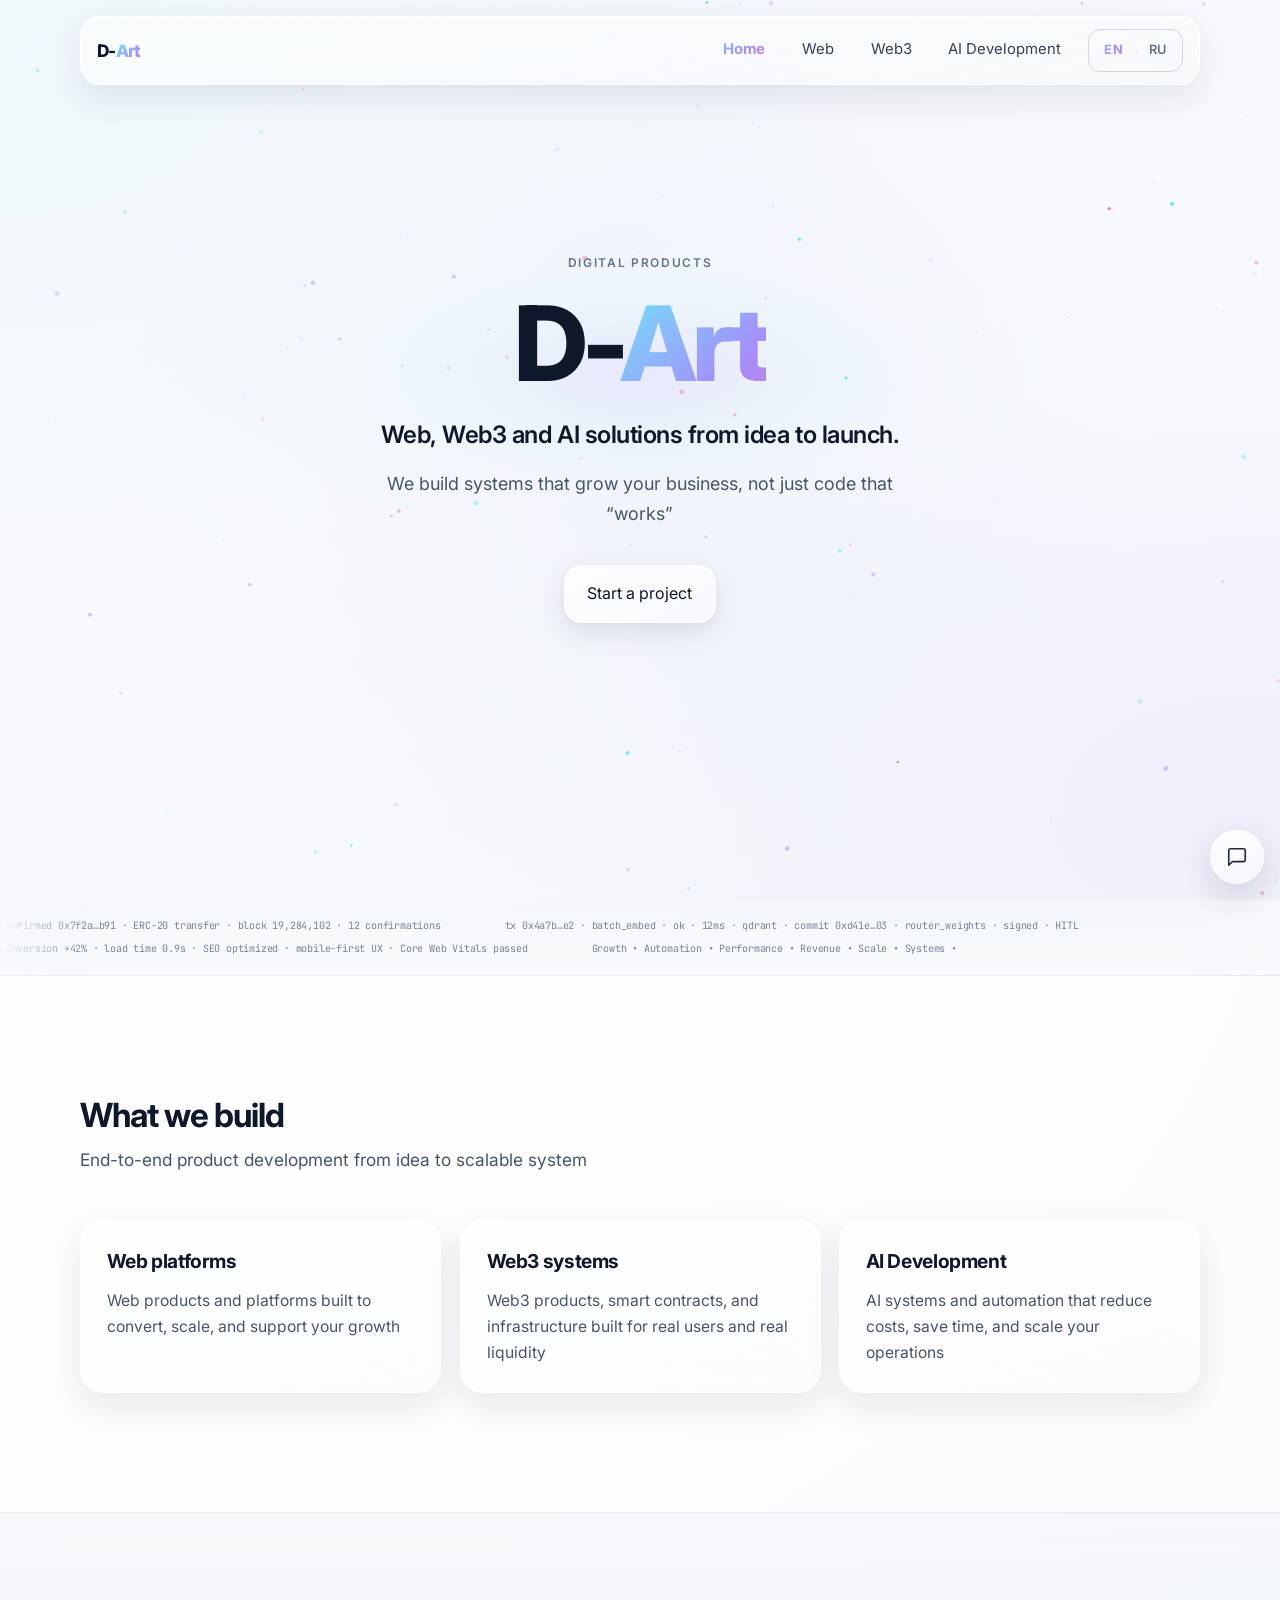
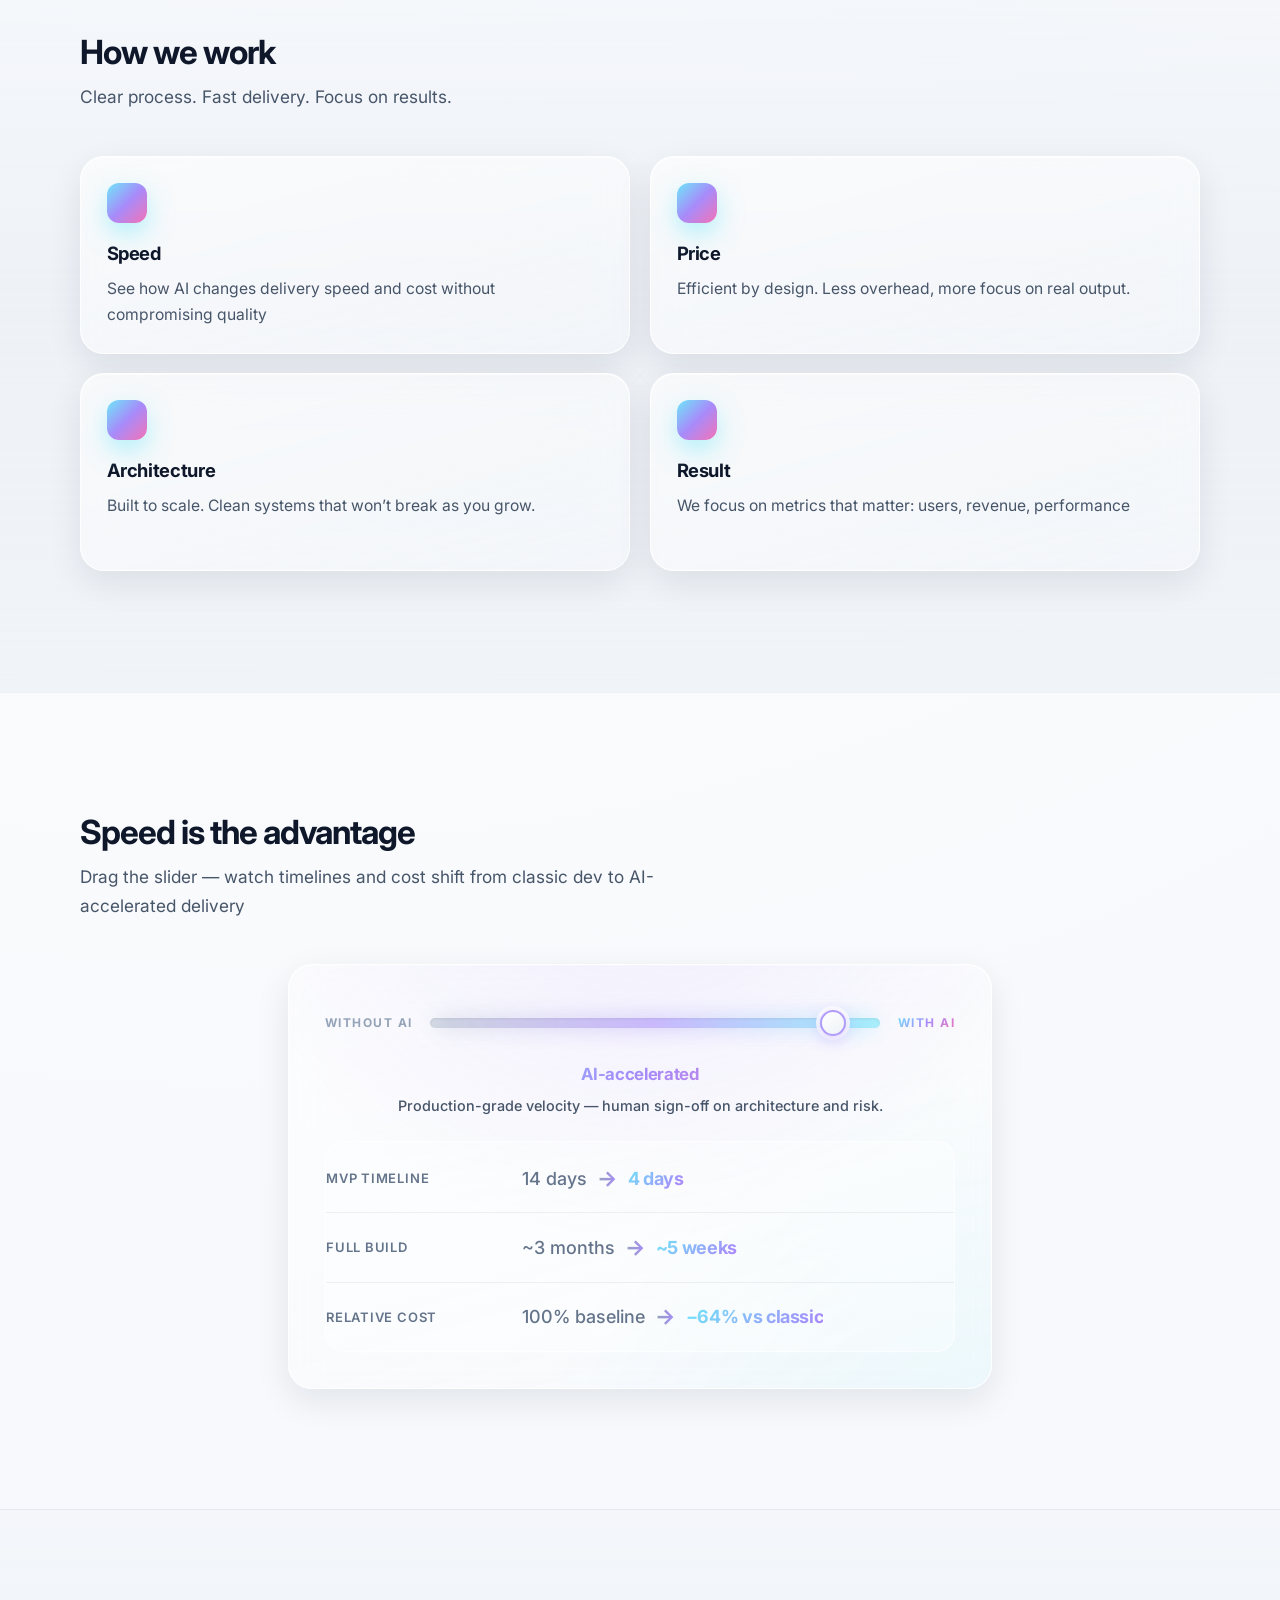
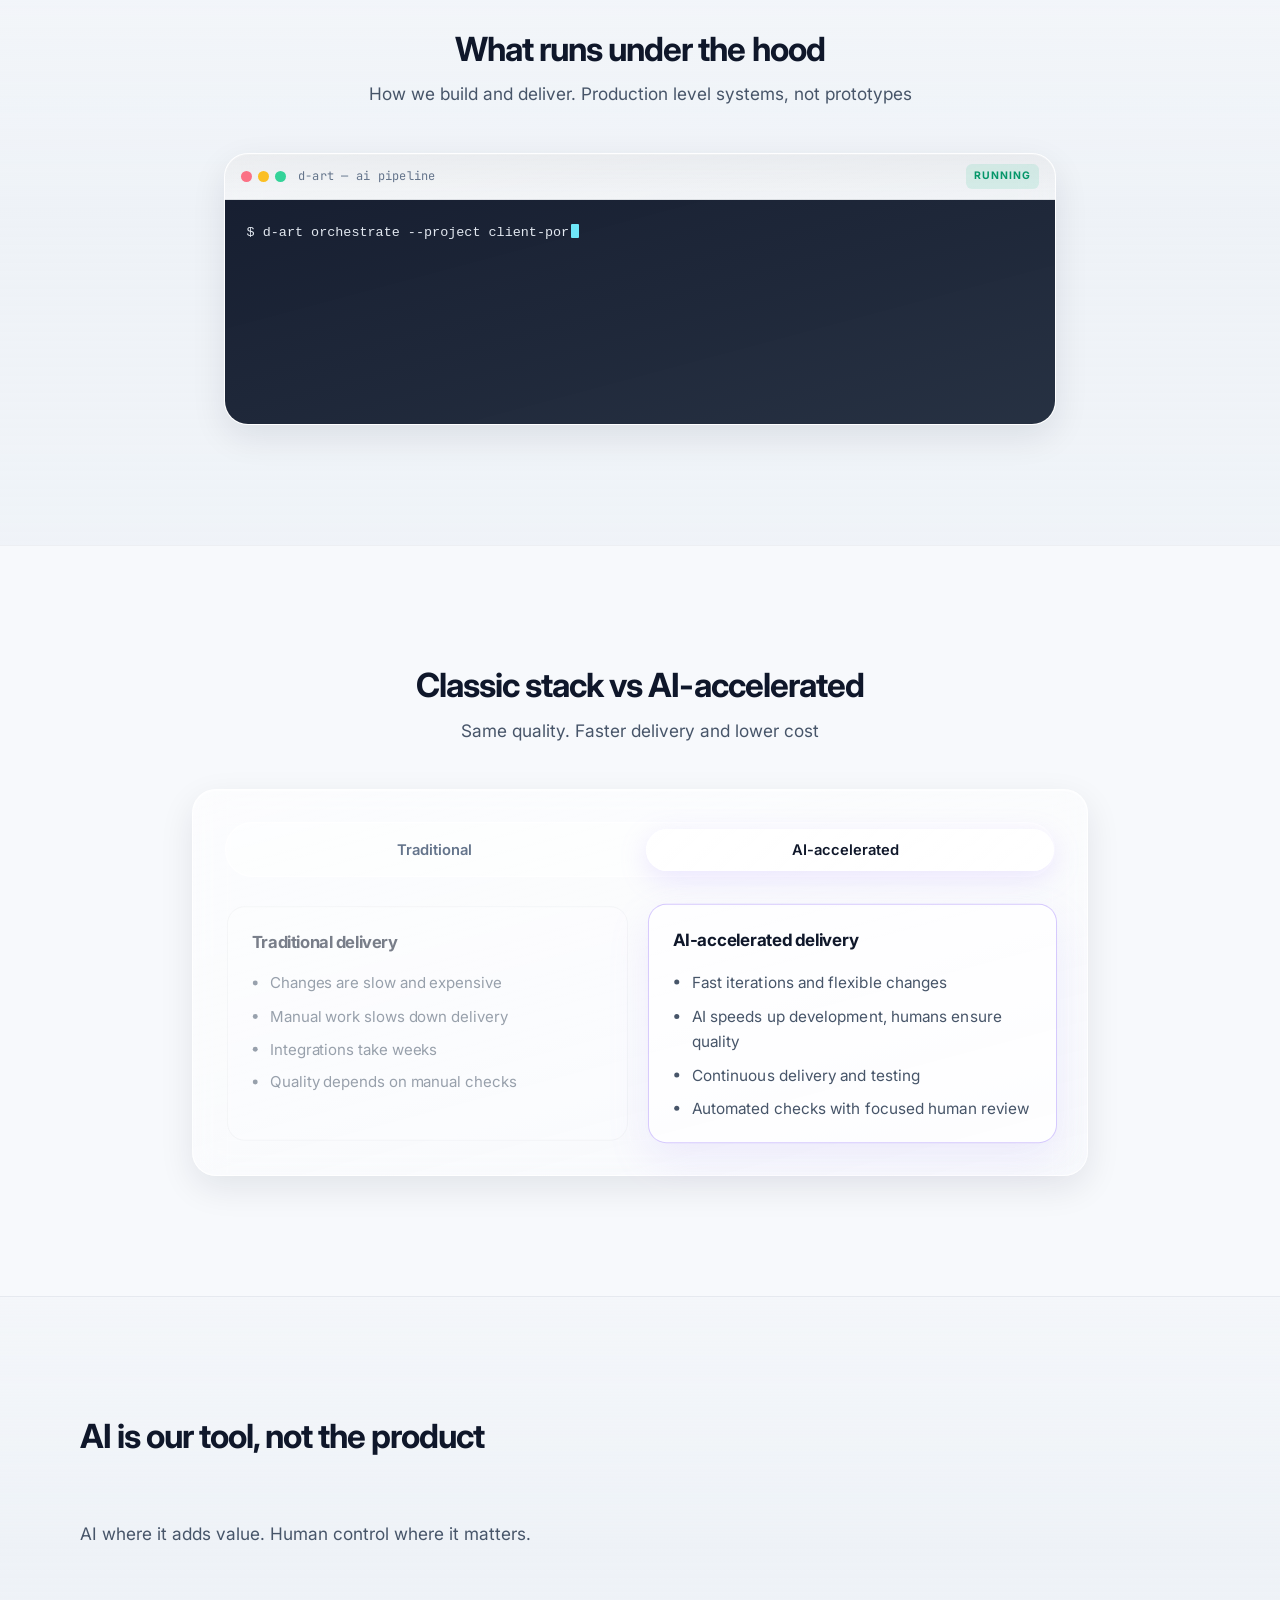
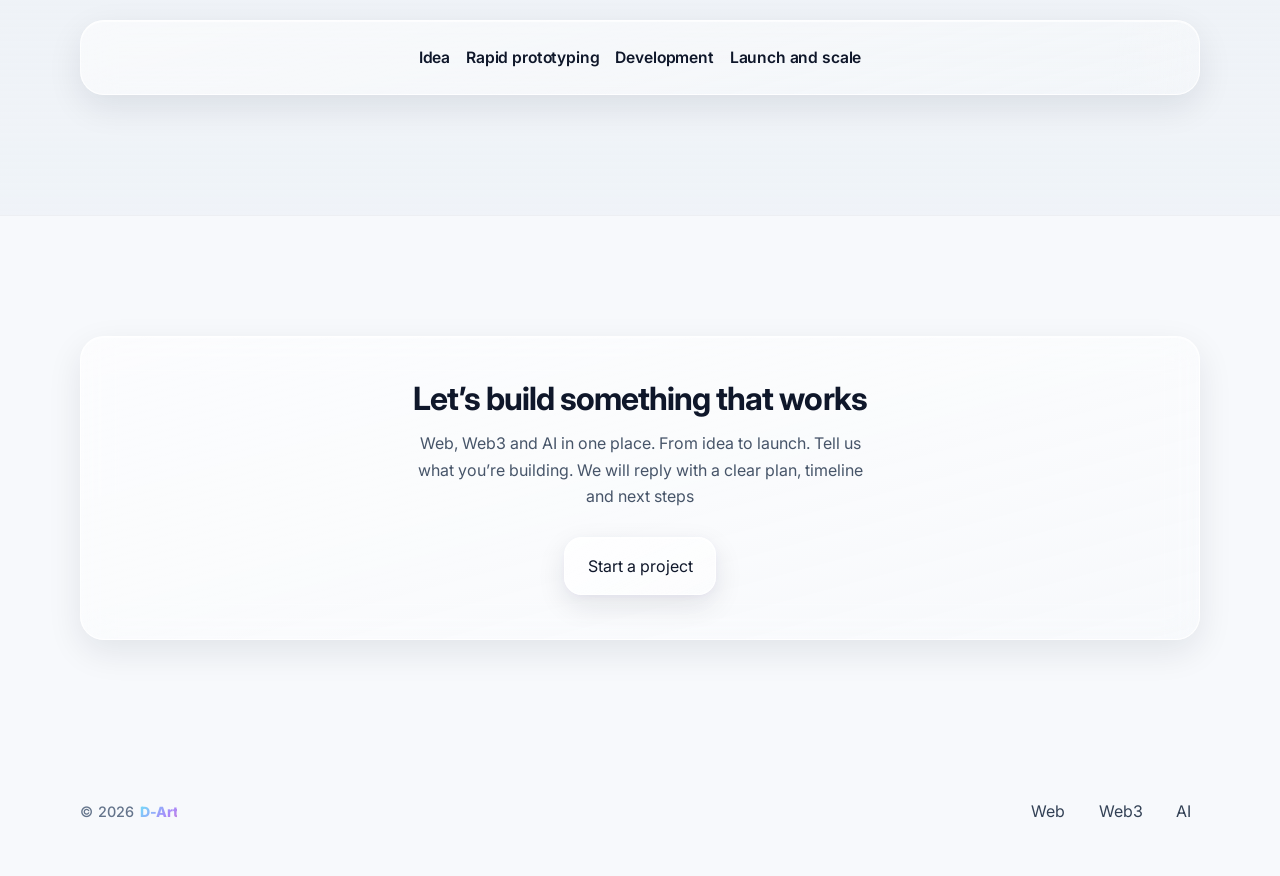
==== commit 193b1cce: "Add files via upload" ====
--- a/index.html
+++ b/index.html
@@ -16,13 +16,14 @@
     />
     <link rel="stylesheet" href="styles.css" />
     <link rel="stylesheet" href="contact-widget.css" />
+    <link rel="icon" href="favicon.svg" type="image/svg+xml" />
   </head>
   <body>
     <div class="site-bg-orb orb-1" data-parallax></div>
     <div class="site-bg-orb orb-2" data-parallax></div>
 
     <header class="topbar glass" id="topbar">
-      <a href="#hero" class="brand">D-Art</a>
+      <a href="#hero" class="brand"><span class="brand__mark">D-</span><span class="brand__art">Art</span></a>
       <button
         type="button"
         class="nav-toggle"
@@ -319,7 +320,10 @@
 
     <footer class="footer">
       <div class="container footer-inner">
-        <span>© 2026 D-Art</span>
+        <p class="footer-cr">
+          <span class="footer-year">© 2026</span>
+          <span class="footer-name">D-Art</span>
+        </p>
         <div class="footer-links">
           <a href="web-development.html">Web</a>
           <a href="web3-development.html">Web3</a>
--- a/styles.css
+++ b/styles.css
@@ -218,8 +218,34 @@
 }
 
 .brand {
-  font-size: 1.05rem;
-  font-weight: 700;
+  display: inline-flex;
+  align-items: baseline;
+  gap: 0;
+  font-size: 1.08rem;
+  font-weight: 800;
+  letter-spacing: -0.04em;
+  line-height: 1;
+  color: var(--text);
+}
+
+.brand__mark {
+  color: var(--text);
+}
+
+.brand__art {
+  background: var(--gradient);
+  background-size: 200% auto;
+  -webkit-background-clip: text;
+  background-clip: text;
+  color: transparent;
+  animation: shift-gradient 5s linear infinite;
+}
+
+@media (prefers-reduced-motion: reduce) {
+  .brand__art {
+    animation: none;
+    background-position: 50% 50%;
+  }
 }
 
 .nav {
@@ -267,10 +293,10 @@
   align-items: center;
   gap: 0.15rem;
   margin-left: auto;
-  padding: 0.3rem 0.45rem;
+  padding: 0.28rem 0.4rem;
   border-radius: 12px;
-  background: rgba(255, 255, 255, 0.4);
-  border: 1px solid rgba(255, 255, 255, 0.75);
+  background: transparent;
+  border: 1px solid rgba(148, 163, 184, 0.4);
 }
 
 .lang-switch__link {
@@ -285,7 +311,7 @@
 }
 
 .lang-switch__link:hover {
-  background: rgba(255, 255, 255, 0.9);
+  background: rgba(255, 255, 255, 0.35);
   color: var(--text);
 }
 
@@ -367,23 +393,11 @@
   }
 }
 
+/* Оверлей на mesh; canvas со звёздами выше — иначе светлая пелена перекрывает частицы */
 .hero-overlay {
   position: absolute;
   inset: 0;
-}
-
-.hero-particles {
-  position: absolute;
-  inset: 0;
-  width: 100%;
-  height: 100%;
-  pointer-events: none;
   z-index: 1;
-  /* Слой звёзд поверх градиентного фона */
-  opacity: 0.78;
-}
-
-.hero-overlay {
   background: linear-gradient(
       130deg,
       rgba(247, 249, 252, 0.88) 25%,
@@ -391,7 +405,16 @@
     ),
     radial-gradient(circle at 50% 40%, rgba(167, 139, 250, 0.12), transparent 55%),
     radial-gradient(circle at center, rgba(110, 231, 249, 0.18), transparent 65%);
+}
+
+.hero-particles {
+  position: absolute;
+  inset: 0;
+  width: 100%;
+  height: 100%;
+  pointer-events: none;
   z-index: 2;
+  opacity: 1;
 }
 
 .hero-content {
@@ -1148,6 +1171,16 @@
   white-space: nowrap;
 }
 
+/* AI-страница: один длинный смысловой блок в карточке — перенос строк */
+.page-ai [data-pipeline-typewriter] .pipeline .pipeline-step {
+  white-space: normal;
+  overflow-wrap: anywhere;
+  text-wrap: balance;
+  line-height: 1.6;
+  max-width: min(40rem, 100%);
+  text-align: center;
+}
+
 .pipeline-arrow {
   font-weight: 700;
   font-size: 1.5rem;
@@ -1260,6 +1293,35 @@
   justify-content: space-between;
   gap: 1rem;
   color: #334155;
+}
+
+.footer-cr {
+  margin: 0;
+  display: inline-flex;
+  align-items: baseline;
+  flex-wrap: wrap;
+  gap: 0.35rem;
+  min-width: 0;
+}
+
+.footer-year {
+  font-size: 0.9rem;
+  font-weight: 500;
+  color: #64748b;
+  letter-spacing: 0.02em;
+  white-space: nowrap;
+}
+
+.footer-name {
+  font-size: 0.88rem;
+  font-weight: 800;
+  letter-spacing: -0.03em;
+  background: var(--gradient);
+  background-size: 160% auto;
+  -webkit-background-clip: text;
+  background-clip: text;
+  color: transparent;
+  white-space: nowrap;
 }
 
 .footer-links {
@@ -1517,18 +1579,46 @@
   }
 
   .footer-inner {
-    flex-direction: column;
-    align-items: flex-start;
-    gap: 1rem;
+    flex-direction: row;
+    flex-wrap: nowrap;
+    align-items: center;
+    justify-content: space-between;
+    gap: 0.5rem;
+  }
+
+  .footer-cr {
+    flex-wrap: nowrap;
+    gap: 0.28rem;
+    flex-shrink: 1;
+    min-width: 0;
+  }
+
+  .footer-year {
+    font-size: 0.68rem;
+    letter-spacing: 0.04em;
+  }
+
+  .footer-name {
+    font-size: 0.7rem;
   }
 
   .footer-links {
-    flex-wrap: wrap;
-    row-gap: 0.5rem;
-    column-gap: 0.65rem;
+    flex-wrap: nowrap;
+    gap: 0.3rem;
     align-items: center;
-    justify-content: flex-start;
+    justify-content: flex-end;
+    flex-shrink: 0;
     max-width: 100%;
+  }
+
+  .footer-links a {
+    font-size: 0.72rem;
+    padding: 0.28rem 0.38rem;
+  }
+
+  .page-ai [data-pipeline-typewriter] .pipeline {
+    padding-left: 1rem;
+    padding-right: 1rem;
   }
 
   .usecase-card,
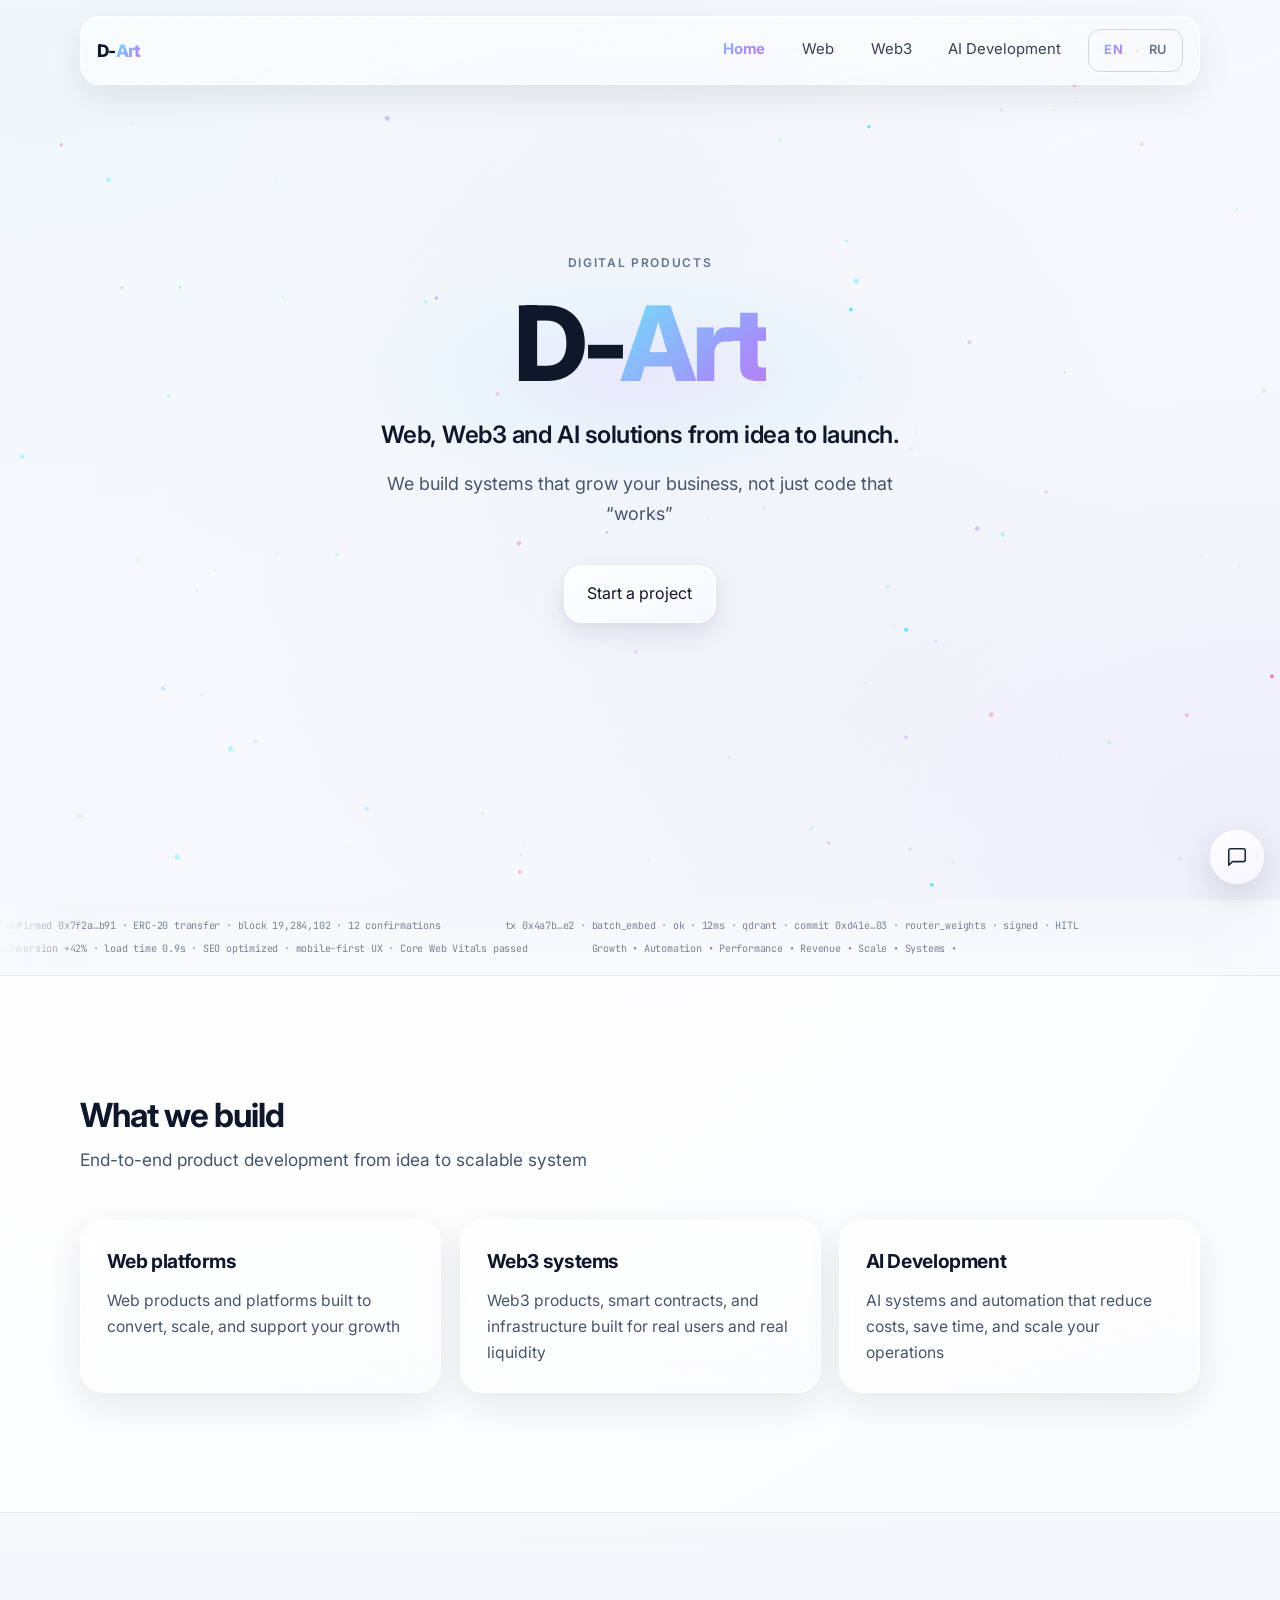
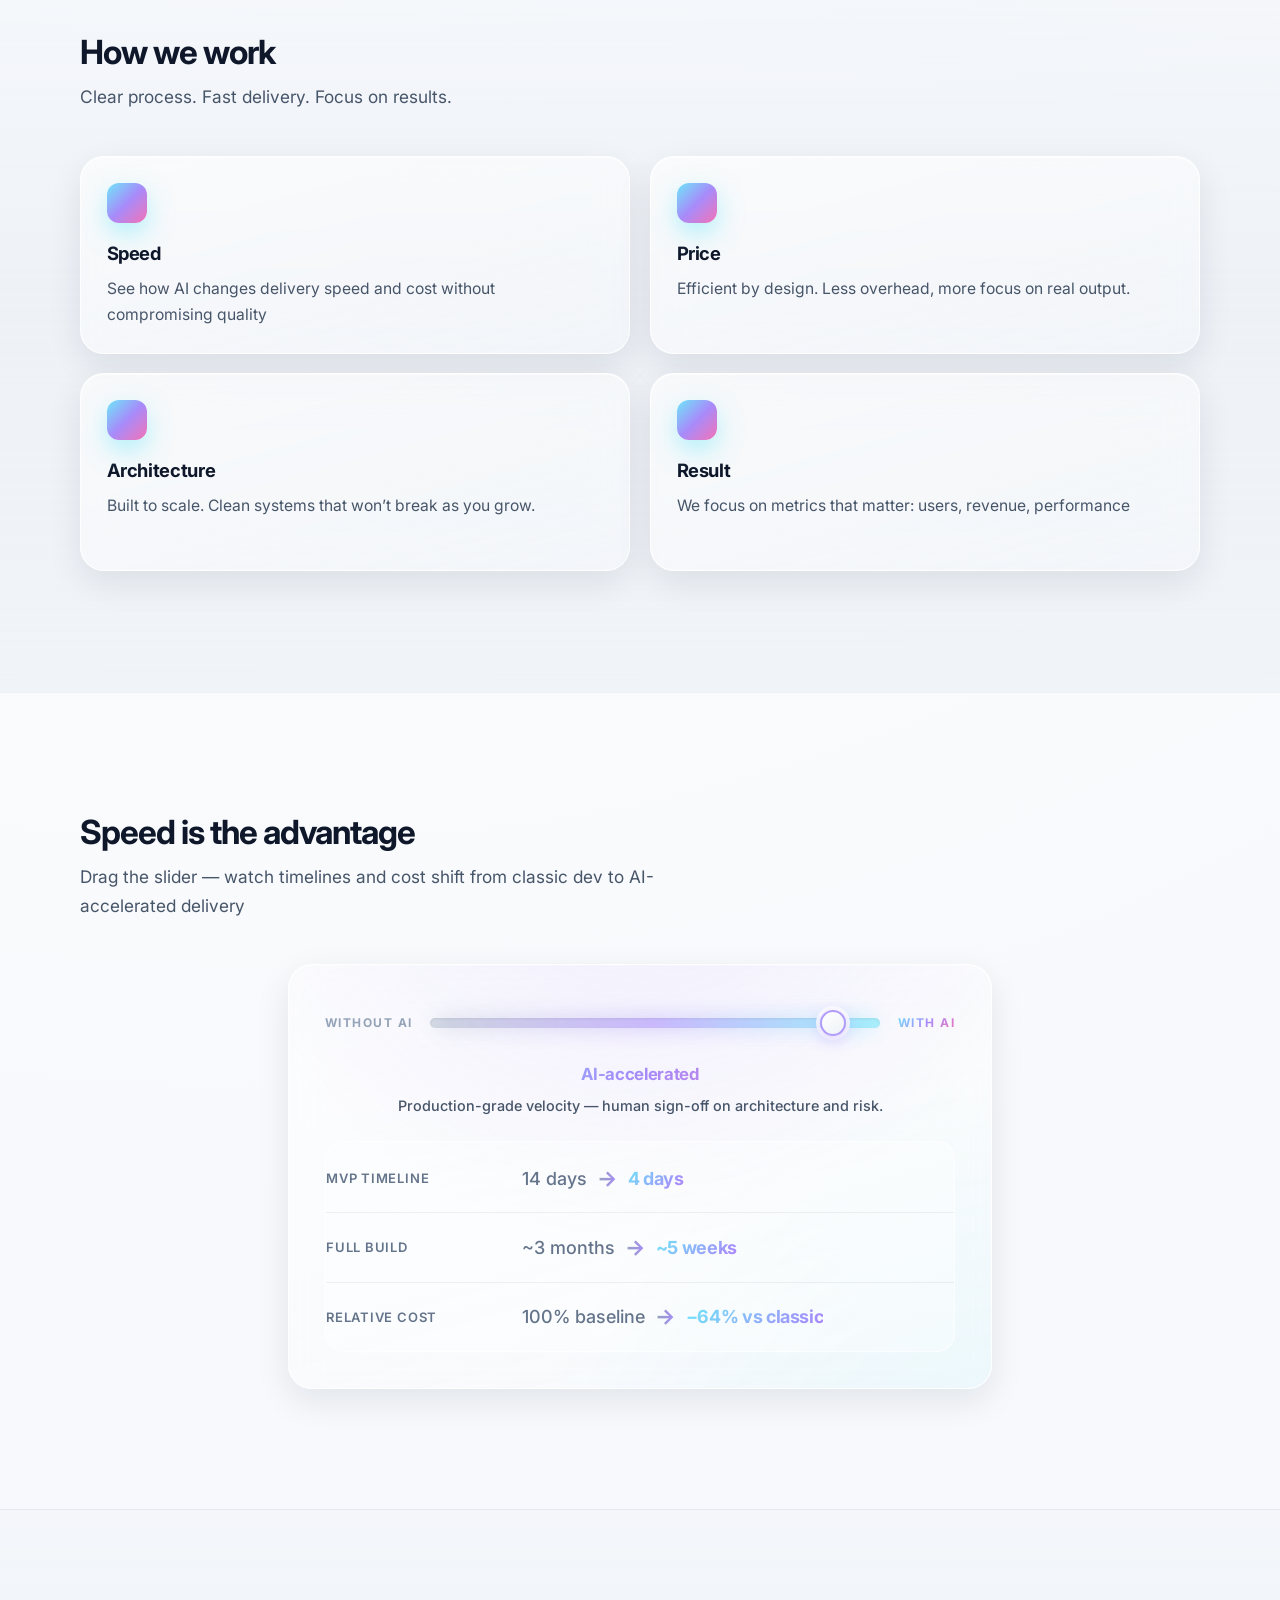
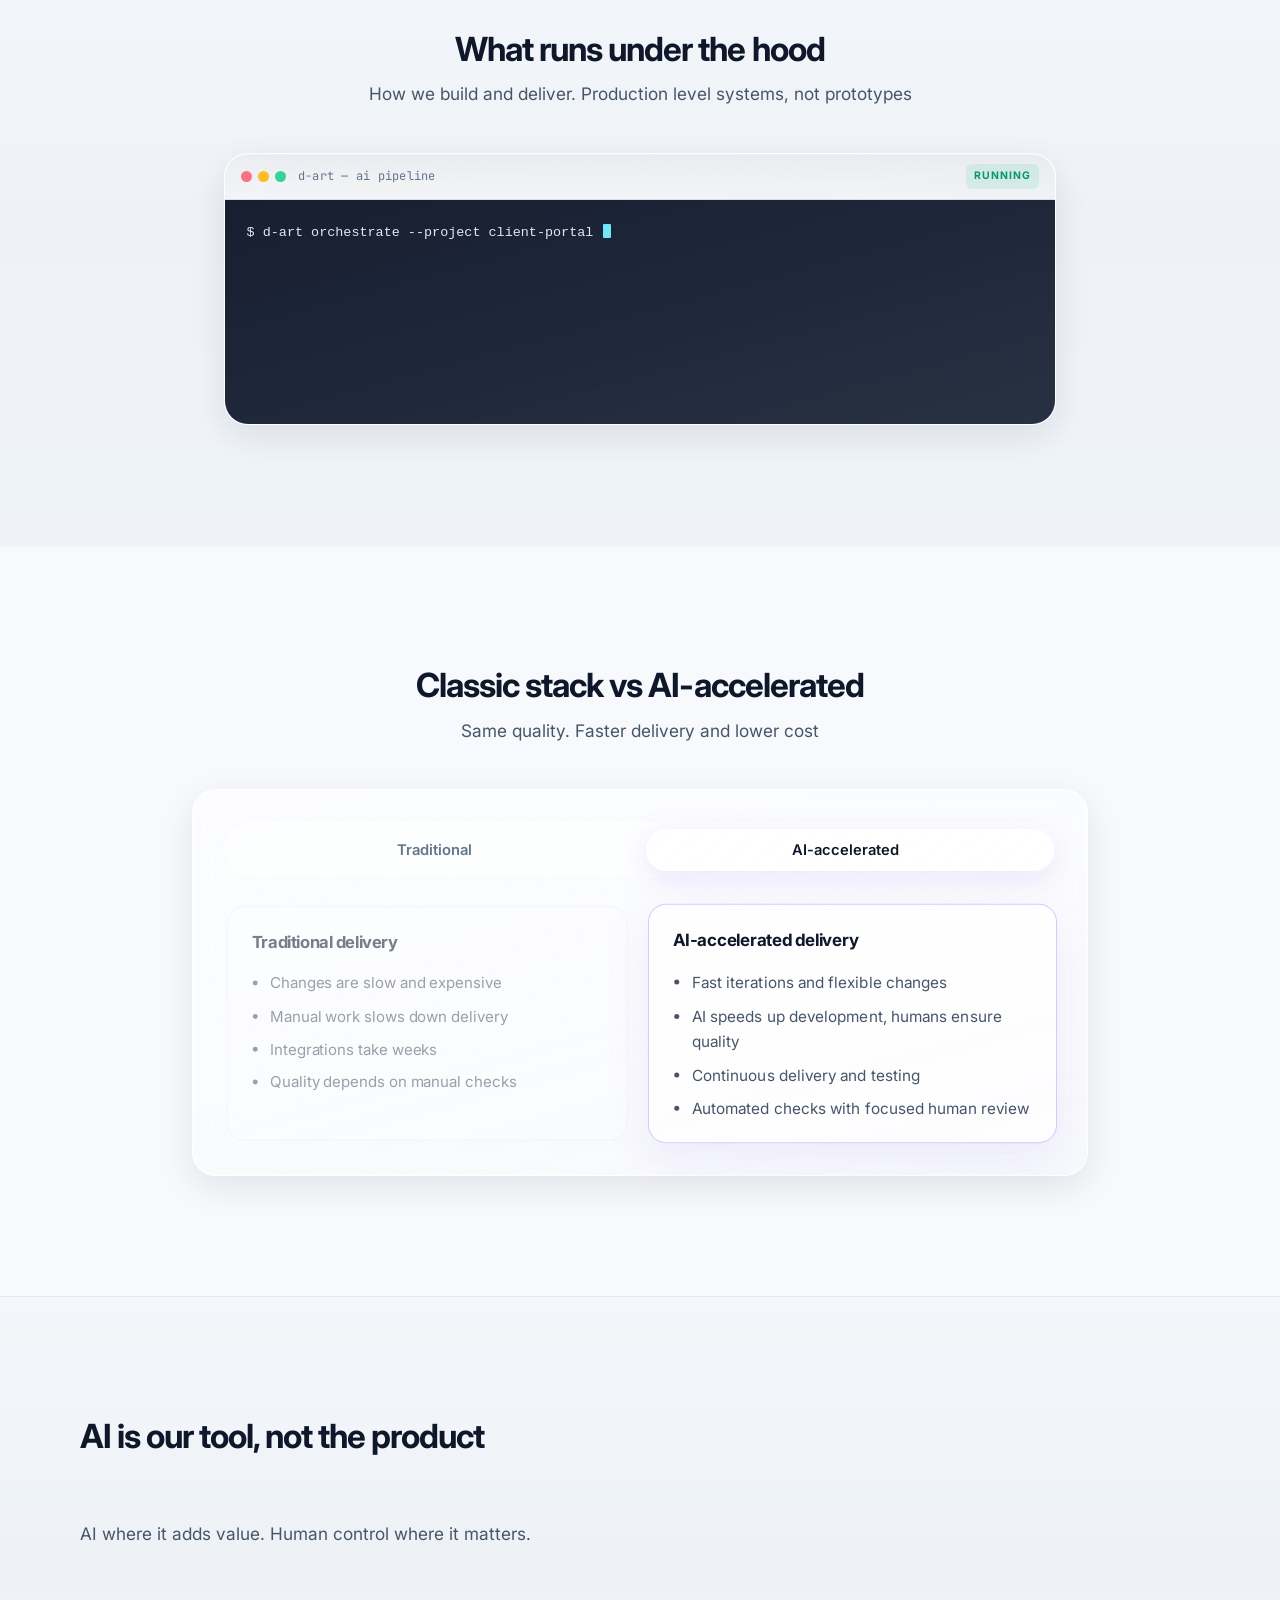
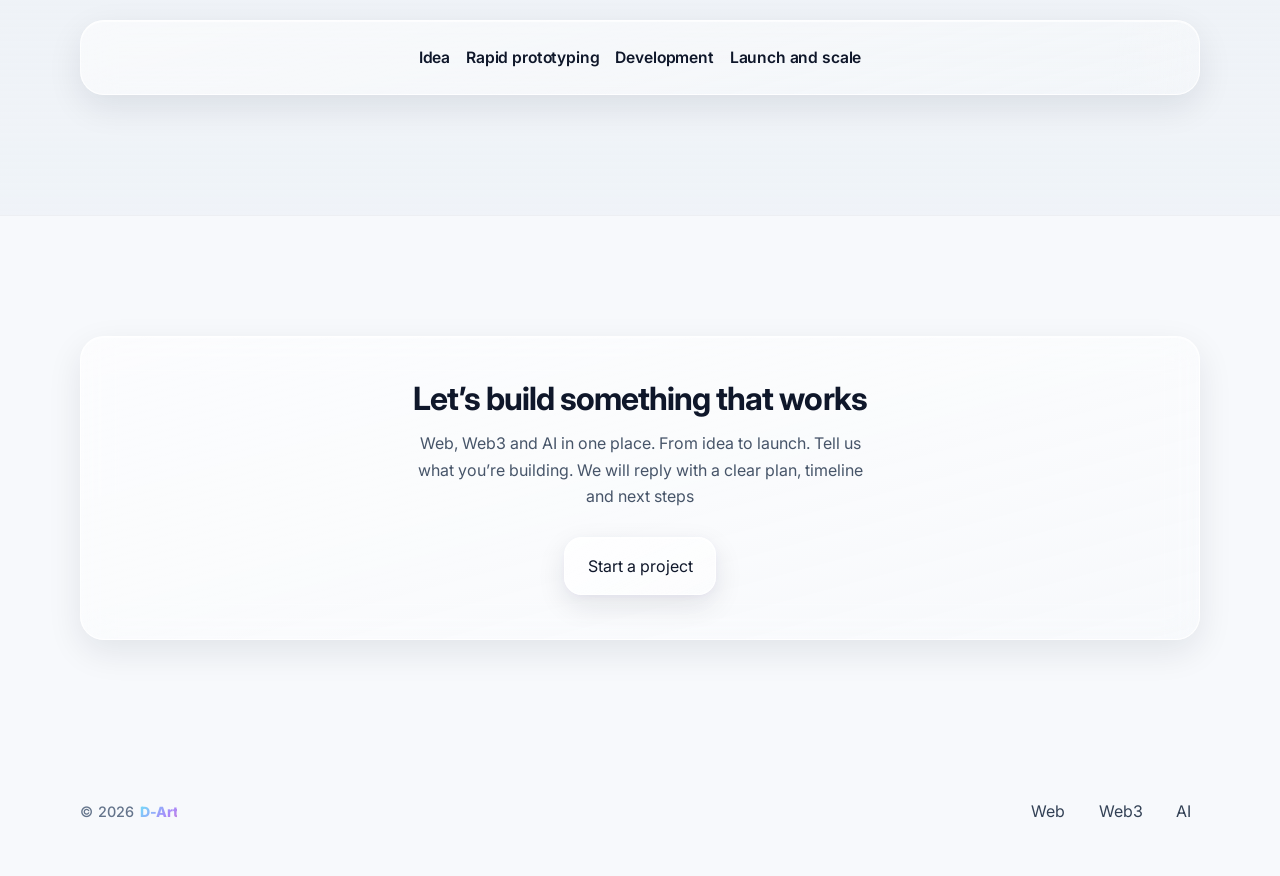
==== commit e55a7b85: "Add files via upload" ====
--- a/index.html
+++ b/index.html
@@ -334,10 +334,7 @@
 
     <script src="script.js"></script>
     <script
-      src="contact-widget.js"
-      defer
-      data-telegram-url="https://t.me/"
-      data-api-url="http://127.0.0.1:3000"
-    ></script>
+      <script src="contact-widget.js" data-api-same-origin="true" data-agent-id="default" defer></script>
+    </script>
   </body>
 </html>
--- a/styles.css
+++ b/styles.css
@@ -2410,6 +2410,68 @@
   color: var(--text);
 }
 
+/* ---------- Web: блок «Selected work» / «Избранные проекты» — hover + ::after (scroll-in см. после глобального reveal) ---------- */
+.page-web #work .work-card {
+  position: relative;
+  z-index: 0;
+}
+
+.page-web #work .work-card::after {
+  content: "";
+  position: absolute;
+  inset: -1px;
+  border-radius: calc(var(--radius-lg) + 2px);
+  opacity: 0;
+  pointer-events: none;
+  z-index: -1;
+  background: linear-gradient(
+    130deg,
+    rgba(110, 231, 249, 0.22),
+    rgba(167, 139, 250, 0.18),
+    rgba(244, 114, 182, 0.14)
+  );
+  filter: blur(18px);
+  transform: scale(0.96);
+  transition: opacity 0.38s var(--ease-premium), transform 0.38s var(--ease-premium);
+}
+
+@media (hover: hover) and (pointer: fine) {
+  .page-web #work .work-card.hover-lift:hover {
+    transform: translateY(-5px) scale(1.005);
+    box-shadow:
+      0 14px 32px rgba(15, 23, 42, 0.1),
+      0 8px 20px -4px rgba(167, 139, 250, 0.12),
+      0 0 0 1px rgba(255, 255, 255, 0.9),
+      inset 0 1px 0 rgba(255, 255, 255, 0.72);
+    border-color: rgba(255, 255, 255, 0.94);
+  }
+
+  .page-web #work .work-card.hover-lift:hover::after {
+    opacity: 0.42;
+    transform: scale(1);
+  }
+}
+
+@media (prefers-reduced-motion: reduce) {
+  .page-web main > section#work[data-work-cards-reveal] .work-card.glass {
+    opacity: 1;
+    transform: none;
+    transition: none;
+  }
+
+  .page-web main > section#work[data-work-cards-reveal] .work-grid > .work-card {
+    transition-delay: 0s !important;
+  }
+
+  .page-web #work .work-card::after {
+    display: none;
+  }
+
+  .page-web #work .work-card.hover-lift:hover {
+    transform: none;
+  }
+}
+
 .integrations-list {
   list-style: none;
   margin: 0;
@@ -3675,6 +3737,42 @@
   transform: translate3d(0, 0, 0);
 }
 
+/*
+ * Selected work: класс .work-cards--visible вешает script.js.
+ * Без него глобальное `main > section.section-inview .glass { opacity:1 }` срабатывает
+ * одновременно с появлением секции и «съедает» видимый transition.
+ */
+.page-web main > section#work[data-work-cards-reveal] .work-card.glass {
+  transition:
+    opacity 0.72s var(--ease-premium),
+    transform 0.75s var(--ease-premium),
+    box-shadow 0.45s var(--ease-premium),
+    border-color 0.35s ease;
+}
+
+.page-web main > section#work[data-work-cards-reveal]:not(.work-cards--visible) .work-card.glass {
+  opacity: 0;
+  transform: translate3d(0, 22px, 0);
+}
+
+.page-web main > section#work[data-work-cards-reveal].work-cards--visible .work-card.glass {
+  opacity: 1;
+  transform: translate3d(0, 0, 0);
+}
+
+.page-web main > section#work[data-work-cards-reveal].work-cards--visible .work-grid > .work-card:nth-child(1) {
+  transition-delay: 0s;
+}
+.page-web main > section#work[data-work-cards-reveal].work-cards--visible .work-grid > .work-card:nth-child(2) {
+  transition-delay: 0.14s;
+}
+.page-web main > section#work[data-work-cards-reveal].work-cards--visible .work-grid > .work-card:nth-child(3) {
+  transition-delay: 0.28s;
+}
+.page-web main > section#work[data-work-cards-reveal].work-cards--visible .work-grid > .work-card:nth-child(4) {
+  transition-delay: 0.42s;
+}
+
 /* Staggered grid reveals (fast, responsive steps) */
 main > section.section-inview .services-grid > *:nth-child(1),
 main > section.section-inview .approach-grid > *:nth-child(1),
